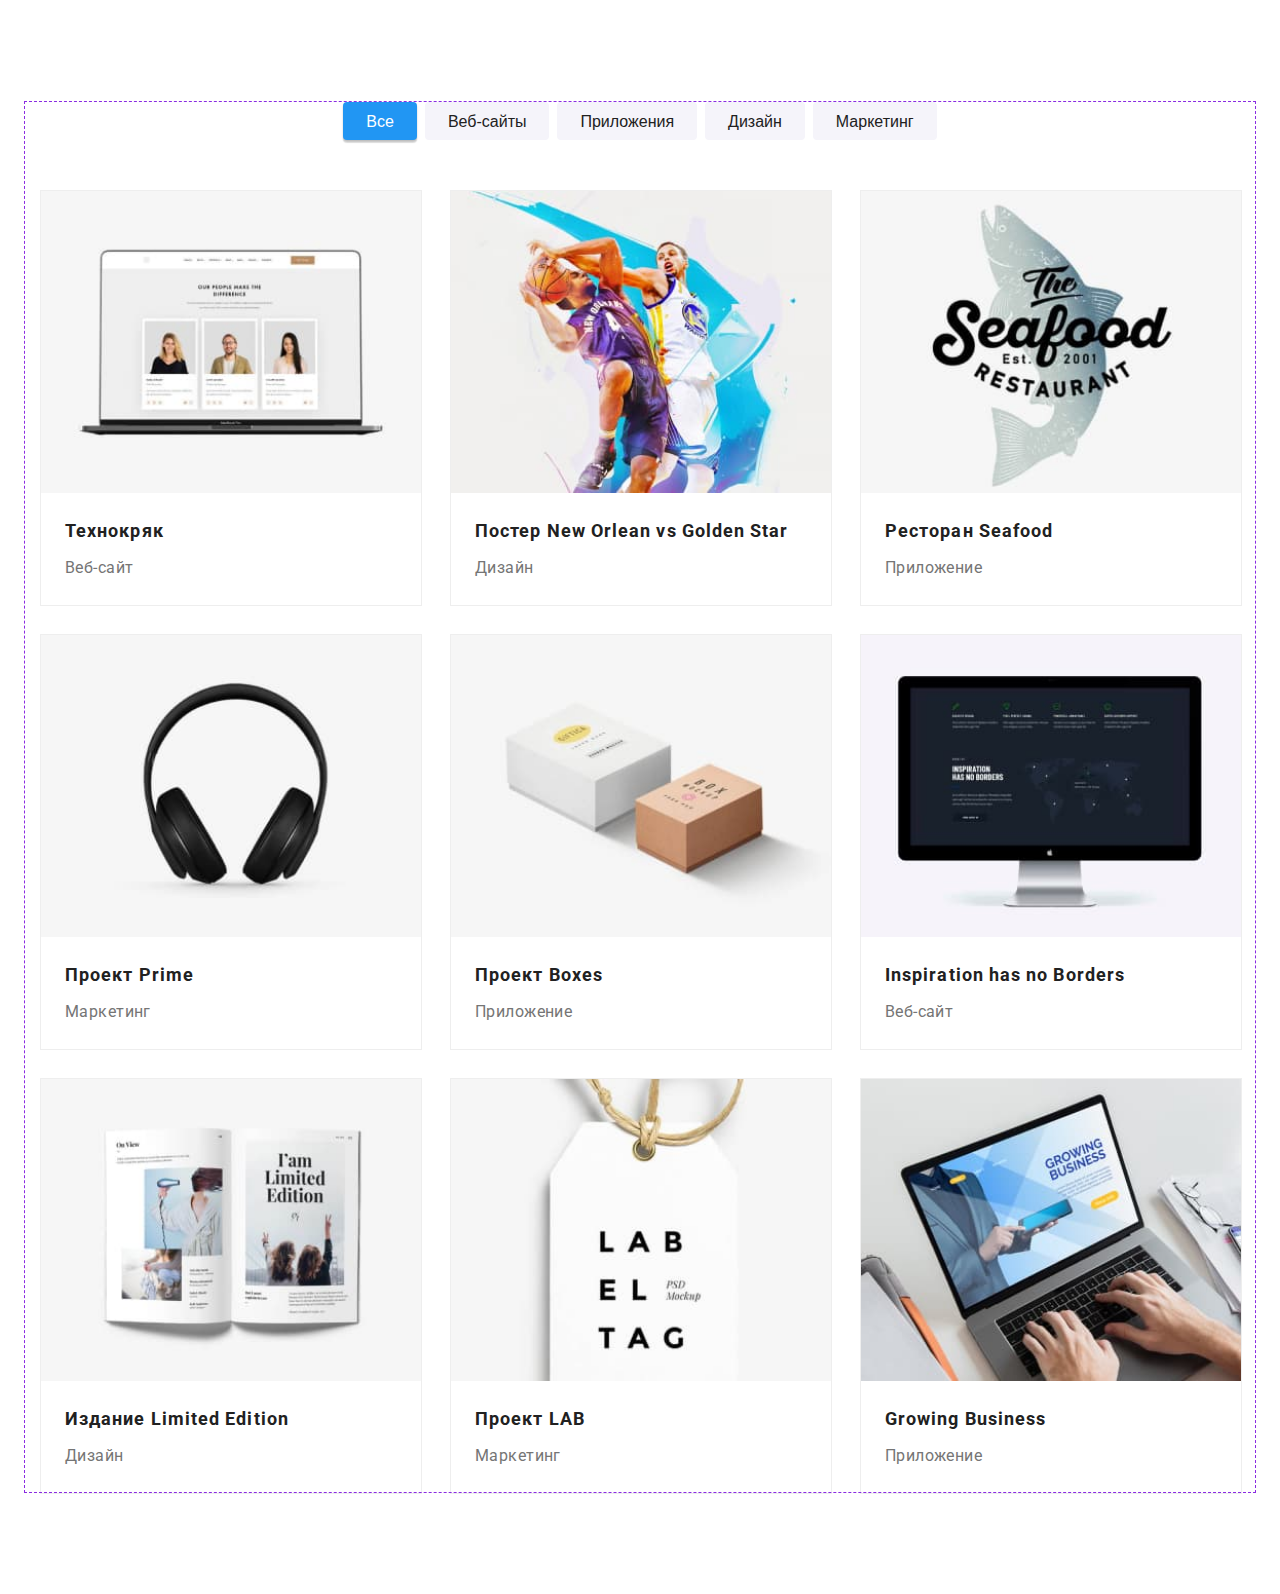
==== portfolio.html @ 3186d051 "img в mob tab desktop" ====
<!DOCTYPE html>
<html lang="ru">
  <head>
    <meta charset="UTF-8" />
    <meta http-equiv="X-UA-Compatible" content="IE=edge" />
    <meta name="viewport" content="width=device-width, initial-scale=1.0" />
    <meta
      name="description"
      content="Вебстудия. Создание вебсайта под ключ,  разработка мобильных приложений"
    />
    <title>WebStudio</title>

    <link rel="preconnect" href="https://fonts.googleapis.com" />
    <link rel="preconnect" href="https://fonts.gstatic.com" crossorigin />
    <link
      href="https://fonts.googleapis.com/css2?family=Raleway:wght@700&family=Roboto:wght@400;500;700;900&display=swap"
      rel="stylesheet"
    />
    <link
      rel="stylesheet"
      href="https://cdnjs.cloudflare.com/ajax/libs/modern-normalize/1.1.0/modern-normalize.min.css"
      integrity="sha512-wpPYUAdjBVSE4KJnH1VR1HeZfpl1ub8YT/NKx4PuQ5NmX2tKuGu6U/JRp5y+Y8XG2tV+wKQpNHVUX03MfMFn9Q=="
      crossorigin="anonymous"
      referrerpolicy="no-referrer"
    />
    <!--<link rel="stylesheet" href="./css/styles.css" /> -->
    <link rel="stylesheet" href="./css/main.min.css" />
  </head>
  <body>
    <!--<header class="page-header">
      <div class="container">
        <nav class="header-nav list">
          <a class="logo header__logo link" href="./index.html"
            >Web<span class="logo--header-accent">Studio</span></a
          >
          <ul class="header-nav__list list">
            <li class="header-nav__item">
              <a class="link" href="./index.html">Студия</a>
            </li>
            <li class="header-nav__item">
              <a class="link link-current" href="./portfolio.html">Портфолио</a>
            </li>
            <li class="header-nav__item">
              <a class="link" href="">Контакты</a>
            </li>
          </ul>
        </nav>
        <ul class="header-contacts list">
          <li class="header-contacts__item">
            <a
              class="header-contacts__email link"
              href="mailto:info@devstudio.com"
            >
              <svg class="header-contacts__icon" width="16" height="12">
                <use href="./images/icons.svg#icon-envelope"></use>
              </svg>
              info@devstudio.com
            </a>
          </li>
          <li class="header-contacts__item">
            <a class="header-contacts__tel link" href="tel:+380961111111">
              <svg class="header-contacts__icon" width="10" height="16">
                <use href="./images/icons.svg#icon-handy"></use>
              </svg>
              +38 096 111 11 11</a
            >
          </li>
        </ul>
      </div>
    </header> -->

    <main>
      <!-- Примеры работ -->
      <section class="examples section">
        <div class="container">
          <!-- Фильр -->

          <h1 class="examples__title visually-hidden">Примеры работ</h1>

          <ul class="list examples-filter">
            <li class="examples-filter__item">
              <button
                class="examples-filter__btn examples-filter--first-btn"
                type="button"
              >
                Все
              </button>
            </li>
            <li class="examples-filter__item">
              <button class="examples-filter__btn" type="button">
                Веб-сайты
              </button>
            </li>
            <li class="examples-filter__item">
              <button class="examples-filter__btn" type="button">
                Приложения
              </button>
            </li>
            <li class="examples-filter__item">
              <button class="examples-filter__btn" type="button">Дизайн</button>
            </li>
            <li class="examples-filter__item">
              <button class="examples-filter__btn" type="button">
                Маркетинг
              </button>
            </li>
          </ul>
          <!--</div> -->

          <!--  Карточки работ  -->
          <!--<div class="examles-card">-->
          <ul class="examples-list list">
            <li class="examples-list__item">
              <a class="examples-list__link link" href="">
                <div class="examples-list__wrap">
                  <picture>
                    <source
                      srcset="
                        ./images/project_desk1.jpg    1x,
                        ./images/project_desk1@2x.jpg 2x
                      "
                      media="(min-width: 1200px)"
                    />
                    <source
                      srcset="
                        ./images/project_tab1.jpg    1x,
                        ./images/project_tab1@2x.jpg 2x
                      "
                      media="(min-width: 768px)"
                    />
                    <source
                      srcset="
                        ./images/project_mob1.jpg    1x,
                        ./images/project_mob1@2x.jpg 2x
                      "
                      media="(min-width: 320px)"
                    />
                    <img src="./images/project_mob1.jpg" alt="" width="450" />
                  </picture>
                  <div class="examples-list__overlay">
                    <p class="examples-list__wrap-text">
                      Ресурс предлагает комплексные предложения с разным уровнем
                      функционала и сервисов. Все это позволит посетителю
                      получить исчерпывающие сведения о компании или частном
                      лице.
                    </p>
                  </div>
                  <!--<p class="examples-list__wrap-text">
                    Ресурс предлагает комплексные предложения с разным уровнем
                    функционала и сервисов. Все это позволит посетителю получить
                    исчерпывающие сведения о компании или частном лице.
                  </p>-->
                </div>

                <!--Низ карточки, ниже аналогично -->
                <div class="examples-list__content">
                  <h2 class="examples-list__title">Технокряк</h2>
                  <p class="examples-list__text">Веб-сайт</p>
                </div>
              </a>
            </li>
            <li class="examples-list__item">
              <a class="examples-list__link link" href="">
                <div class="examples-list__wrap">
                  <picture>
                    <source
                      srcset="
                        ./images/project_desk2.jpg    1x,
                        ./images/project_desk2@2x.jpg 2x
                      "
                      media="(min-width: 1200px)"
                    />
                    <source
                      srcset="
                        ./images/project_tab2.jpg    1x,
                        ./images/project_tab2@2x.jpg 2x
                      "
                      media="(min-width: 768px)"
                    />
                    <source
                      srcset="
                        ./images/project_mob2.jpg    1x,
                        ./images/project_mob2@2x.jpg 2x
                      "
                      media="(min-width: 320px)"
                    />
                    <img src="./images/project_mob2.jpg" alt="" width="450" />
                  </picture>
                  <div class="examples-list__overlay">
                    <p class="examples-list__wrap-text">
                      Ресурс предлагает комплексные предложения с разным уровнем
                      функционала и сервисов. Все это позволит посетителю
                      получить исчерпывающие сведения о компании или частном
                      лице.
                    </p>
                  </div>
                </div>
                <div class="examples-list__content">
                  <h2 class="examples-list__title">
                    Постер <span lang="en">New Orlean vs Golden Star</span>
                  </h2>
                  <p class="examples-list__text">Дизайн</p>
                </div>
              </a>
            </li>
            <li class="examples-list__item">
              <a class="examples-list__link link" href="">
                <div class="examples-list__wrap">
                  <picture>
                    <source
                      srcset="
                        ./images/project_desk3.jpg    1x,
                        ./images/project_desk3@2x.jpg 2x
                      "
                      media="(min-width: 1200px)"
                    />
                    <source
                      srcset="
                        ./images/project_tab3.jpg    1x,
                        ./images/project_tab3@2x.jpg 2x
                      "
                      media="(min-width: 768px)"
                    />
                    <source
                      srcset="
                        ./images/project_mob3.jpg    1x,
                        ./images/project_mob3@2x.jpg 2x
                      "
                      media="(min-width: 320px)"
                    />
                    <img src="./images/project_mob3.jpg" alt="" width="450" />
                  </picture>
                  <div class="examples-list__overlay">
                    <p class="examples-list__wrap-text">
                      Ресурс предлагает комплексные предложения с разным уровнем
                      функционала и сервисов. Все это позволит посетителю
                      получить исчерпывающие сведения о компании или частном
                      лице.
                    </p>
                  </div>
                </div>
                <div class="examples-list__content">
                  <h2 class="examples-list__title">
                    Ресторан <span lang="en">Seafood</span>
                  </h2>
                  <p class="examples-list__text">Приложение</p>
                </div>
              </a>
            </li>
            <li class="examples-list__item">
              <a class="examples-list__link link" href="">
                <div class="examples-list__wrap">
                  <picture>
                    <source
                      srcset="
                        ./images/project_desk4.jpg    1x,
                        ./images/project_desk4@2x.jpg 2x
                      "
                      media="(min-width: 1200px)"
                    />
                    <source
                      srcset="
                        ./images/project_tab4.jpg    1x,
                        ./images/project_tab4@2x.jpg 2x
                      "
                      media="(min-width: 768px)"
                    />
                    <source
                      srcset="
                        ./images/project_mob4.jpg    1x,
                        ./images/project_mob4@2x.jpg 2x
                      "
                      media="(min-width: 320px)"
                    />
                    <img src="./images/project_mob4.jpg" alt="" width="450" />
                  </picture>
                  <div class="examples-list__overlay">
                    <p class="examples-list__wrap-text">
                      Ресурс предлагает комплексные предложения с разным уровнем
                      функционала и сервисов. Все это позволит посетителю
                      получить исчерпывающие сведения о компании или частном
                      лице.
                    </p>
                  </div>
                </div>
                <div class="examples-list__content">
                  <h2 class="examples-list__title">
                    Проект <span lang="en">Prime</span>
                  </h2>
                  <p class="examples-list__text">Маркетинг</p>
                </div>
              </a>
            </li>
            <li class="examples-list__item">
              <a class="examples-list__link link" href="">
                <div class="examples-list__wrap">
                  <picture>
                    <source
                      srcset="
                        ./images/project_desk5.jpg    1x,
                        ./images/project_desk5@2x.jpg 2x
                      "
                      media="(min-width: 1200px)"
                    />
                    <source
                      srcset="
                        ./images/project_tab5.jpg    1x,
                        ./images/project_tab5@2x.jpg 2x
                      "
                      media="(min-width: 768px)"
                    />
                    <source
                      srcset="
                        ./images/project_mob5.jpg    1x,
                        ./images/project_mob5@2x.jpg 2x
                      "
                      media="(min-width: 320px)"
                    />
                    <img src="./images/project_mob5.jpg" alt="" width="450" />
                  </picture>
                  <div class="examples-list__overlay">
                    <p class="examples-list__wrap-text">
                      Ресурс предлагает комплексные предложения с разным уровнем
                      функционала и сервисов. Все это позволит посетителю
                      получить исчерпывающие сведения о компании или частном
                      лице.
                    </p>
                  </div>
                </div>
                <div class="examples-list__content">
                  <h2 class="examples-list__title">
                    Проект <span lang="en">Boxes</span>
                  </h2>
                  <p class="examples-list__text">Приложение</p>
                </div>
              </a>
            </li>
            <li class="examples-list__item">
              <a class="examples-list__link link" href="">
                <div class="examples-list__wrap">
                  <picture>
                    <source
                      srcset="
                        ./images/project_desk6.jpg    1x,
                        ./images/project_desk6@2x.jpg 2x
                      "
                      media="(min-width: 1200px)"
                    />
                    <source
                      srcset="
                        ./images/project_tab6.jpg    1x,
                        ./images/project_tab6@2x.jpg 2x
                      "
                      media="(min-width: 768px)"
                    />
                    <source
                      srcset="
                        ./images/project_mob6.jpg    1x,
                        ./images/project_mob6@2x.jpg 2x
                      "
                      media="(min-width: 320px)"
                    />
                    <img src="./images/project_mob6.jpg" alt="" width="450" />
                  </picture>
                  <div class="examples-list__overlay">
                    <p class="examples-list__wrap-text">
                      Ресурс предлагает комплексные предложения с разным уровнем
                      функционала и сервисов. Все это позволит посетителю
                      получить исчерпывающие сведения о компании или частном
                      лице.
                    </p>
                  </div>
                </div>
                <div class="examples-list__content">
                  <h2 class="examples-list__title" lang="en">
                    Inspiration has no Borders
                  </h2>
                  <p class="examples-list__text">Веб-сайт</p>
                </div>
              </a>
            </li>
            <li class="examples-list__item">
              <a class="examples-list__link link" href="">
                <div class="examples-list__wrap">
                  <picture>
                    <source
                      srcset="
                        ./images/project_desk7.jpg    1x,
                        ./images/project_desk7@2x.jpg 2x
                      "
                      media="(min-width: 1200px)"
                    />
                    <source
                      srcset="
                        ./images/project_tab7.jpg    1x,
                        ./images/project_tab7@2x.jpg 2x
                      "
                      media="(min-width: 768px)"
                    />
                    <source
                      srcset="
                        ./images/project_mob7.jpg    1x,
                        ./images/project_mob7@2x.jpg 2x
                      "
                      media="(min-width: 320px)"
                    />
                    <img src="./images/project_mob7.jpg" alt="" width="450" />
                  </picture>
                  <div class="examples-list__overlay">
                    <p class="examples-list__wrap-text">
                      Ресурс предлагает комплексные предложения с разным уровнем
                      функционала и сервисов. Все это позволит посетителю
                      получить исчерпывающие сведения о компании или частном
                      лице.
                    </p>
                  </div>
                </div>
                <div class="examples-list__content">
                  <h2 class="examples-list__title">
                    Издание <span lang="en">Limited Edition</span>
                  </h2>
                  <p class="examples-list__text">Дизайн</p>
                </div>
              </a>
            </li>
            <li class="examples-list__item">
              <a class="examples-list__link link" href="">
                <div class="examples-list__wrap">
                  <picture>
                    <source
                      srcset="
                        ./images/project_desk8.jpg    1x,
                        ./images/project_desk8@2x.jpg 2x
                      "
                      media="(min-width: 1200px)"
                    />
                    <source
                      srcset="
                        ./images/project_tab8@.jpg   1x,
                        ./images/project_tab8@2x.jpg 2x
                      "
                      media="(min-width: 768px)"
                    />
                    <source
                      srcset="
                        ./images/project_mob8.jpg    1x,
                        ./images/project_mob8@2x.jpg 2x
                      "
                      media="(min-width: 320px)"
                    />
                    <img src="./images/project_mob8.jpg" alt="" width="450" />
                  </picture>
                  <div class="examples-list__overlay">
                    <p class="examples-list__wrap-text">
                      Ресурс предлагает комплексные предложения с разным уровнем
                      функционала и сервисов. Все это позволит посетителю
                      получить исчерпывающие сведения о компании или частном
                      лице.
                    </p>
                  </div>
                </div>
                <div class="examples-list__content">
                  <h2 class="examples-list__title">
                    Проект <span lang="en">LAB</span>
                  </h2>
                  <p class="examples-list__text">Маркетинг</p>
                </div>
              </a>
            </li>
            <li class="examples-list__item">
              <a class="examples-list__link link" href="">
                <div class="examples-list__wrap">
                  <picture>
                    <source
                      srcset="
                        ./images/project_desk9.jpg    1x,
                        ./images/project_desk9@2x.jpg 2x
                      "
                      media="(min-width: 1200px)"
                    />
                    <source
                      srcset="
                        ./images/project_tab9.jpg    1x,
                        ./images/project_tab9@2x.jpg 2x
                      "
                      media="(min-width: 768px)"
                    />
                    <source
                      srcset="
                        ./images/project_mob9.jpg    1x,
                        ./images/project_mob9@2x.jpg 2x
                      "
                      media="(min-width: 320px)"
                    />
                    <img src="./images/project_mob9.jpg" alt="" width="450" />
                  </picture>

                  <div class="examples-list__overlay">
                    <p class="examples-list__wrap-text">
                      Ресурс предлагает комплексные предложения с разным уровнем
                      функционала и сервисов. Все это позволит посетителю
                      получить исчерпывающие сведения о компании или частном
                      лице.
                    </p>
                  </div>
                </div>
                <div class="examples-list__content">
                  <h2 class="examples-list__title" lang="en">
                    Growing Business
                  </h2>
                  <p class="examples-list__text">Приложение</p>
                </div>
              </a>
            </li>
          </ul>
        </div>
      </section>
      <!--  Футер -->
    </main>
    <!--<footer class="footer-page">
      <div class="container footer-page__blocks">
        <div class="footer-block__address">
          <a class="link logo footer-address-block__logo" href="./index.html"
            >Web<span class="logo--footer-accent">Studio</span></a
          >
          <address>
            <ul class="footer-contacts list">
              <li class="footer-contacts__item">
                <a
                  class="footer-contacts__adress link"
                  href=" https://goo.gl/maps/PGf1aji3u7h2vcn76"
                  target="_blank"
                  rel="noopener noreferrer"
                  >г. Киев, пр-т Леси Украинки, 26</a
                >
              </li>
              <li class="footer-contacts__item">
                <a
                  class="footer-contacts__email link"
                  href="mailto:info@example.com"
                  >info@example.com</a
                >
              </li>

              <li class="footer-contacts__item">
                <a class="footer-contacts__tel link" href="tel:+380991111111"
                  >+38 099 111 11 11</a
                >
              </li>
            </ul>
          </address>
        </div>
        <form class="footer-block__social">
          <p class="footer-block__title">Присоединяйтесь</p>
          <ul class="soc-list list">
            <li class="soc-list__item">
              <a href="" class="soc-list__link link">
                <svg
                  class="soc-list__icon icon-instagram"
                  width="20"
                  height="20"
                >
                  <use href="./images/icons.svg#icon-instagram"></use>
                </svg>
              </a>
            </li>
            <li class="soc-list__item">
              <a href="" class="soc-list__link link">
                <svg class="soc-list__icon icon-twitter" width="20" height="20">
                  <use href="./images/icons.svg#icon-twitter"></use>
                </svg>
              </a>
            </li>

            <li class="soc-list__item">
              <a href="" class="soc-list__link link">
                <svg
                  class="soc-list__icon icon-facebook"
                  width="20"
                  height="20"
                >
                  <use href="./images/icons.svg#icon-facebook"></use>
                </svg>
              </a>
            </li>
            <li class="soc-list__item">
              <a href="" class="soc-list__link link">
                <svg
                  class="soc-list__icon icon-linkedin"
                  width="20"
                  height="20"
                >
                  <use href="./images/icons.svg#icon-linkedin"></use>
                </svg>
              </a>
            </li>
          </ul>
        </form>
        <div class="footer-block__mailing">
          <p class="footer-mailing__text">Подпишитесь на рассылку</p>
          <div class="footer-mailing__field">
            <input
              class="footer-mailing__imput"
              type="email"
              name="mailing-email"
              placeholder="E-mail"
              id="mailing-email"
              title="my@mail.com"
            />
            <button class="btn footer-mailing__btn" type="submit">
              Подписаться<svg
                class="footer-mailing__icon icon-send"
                width="24"
                height="24"
              >
                <use href="./images/icons.svg#icon-icon-send"></use>
              </svg>
            </button>
          </div>
        </div>
      </div>
    </footer> -->
  </body>
</html>
---- css/main.min.css ----
p,h1,h2,h3,h4,h5,h6{margin:0}ul{margin:0;padding-left:0}button{cursor:pointer}.link{text-decoration:none}.list{list-style:none}img{display:block;max-width:100%;height:auto}:root{--accent-color: rgba(33, 150, 243, 1);--hero-footer-color: rgba(47, 48, 58, 1);--title-color: rgba(33, 33, 33, 1);--sec-title-color: rgba(33, 33, 33, 1);--paragraph-text: rgba(117, 117, 117, 1);--btn-hover-background: rgba(24, 140, 232, 1);--btn-text: rgba(255, 255, 255, 1);--btn-background: rgba(33, 150, 243, 1)}.visually-hidden{position:absolute;white-space:nowrap;width:1px;height:1px;overflow:hidden;border:0;padding:0;clip:rect(0 0 0 0);clip-path:inset(50%);margin:-1px}body{background-color:#fff;letter-spacing:.03em;font-size:14px;font-family:"Roboto","Verdana","Tahoma",sans-serif}.container{padding-left:15px;padding-right:15px;margin:0 auto}@media screen and (min-width: 480px){.container{max-width:480px;outline:1px dashed tomato}}@media screen and (min-width: 768px){.container{max-width:768px;outline:1px dashed #adff2f}}@media screen and (min-width: 1200px){.container{max-width:1200px;outline:1px dashed #8a2be2}}.section{padding:60px 0}@media screen and (min-width: 1200px){.section{padding:94px 0}}.logo{font-family:"Raleway","Verdana","Tahoma",sans-serif;color:var(--accent-color);font-weight:700;font-size:26px;line-height:1.19}.logo--header-accent{color:#212121}.logo--footer-accent{color:#fff}.btn{display:flex;align-items:center;justify-content:center;min-width:200px;height:50px;color:var(--btn-text);background-color:var(--btn-background);font-weight:700;font-size:16px;line-height:1.88;letter-spacing:.06em;box-shadow:0px 4px 4px rgba(0,0,0,.15);border-radius:4px;border:1px solid rgba(0,0,0,0)}.link-current{position:relative}.link-current::after{content:"";position:absolute;bottom:-1px;left:0;width:100%;height:4px;border-radius:2px;background-color:var(--accent-color)}.soc-list{display:flex}.soc-list__item{margin-right:10px;width:44px;height:44px}.soc-list__item:last-child{margin-right:0}.soc-list__link{display:flex;width:100%;height:100%;align-items:center;justify-content:center;border-radius:50%;color:var(--btn-text);background-color:rgba(255,255,255,.1);transition-property:background-color;transition-duration:250ms;transition-timing-function:cubic-bezier(0.4, 0, 0.2, 1)}.soc-list__link:hover,.soc-list__link:focus{background-color:var(--accent-color)}.soc-list__icon{fill:currentColor}.soc-list__link--team{background-color:#fff;color:#afb1b8;transition-property:color,background-color;transition-duration:250ms;transition-timing-function:cubic-bezier(0.4, 0, 0.2, 1)}.soc-list__link--team:hover,.soc-list__link--team:focus{color:#fff}.backdrop{position:fixed;padding:40px;top:0;left:0;width:100%;height:100%;background-color:rgba(0,0,0,.2);transition:opacity 250ms linear,visibility 500ms linear}.page-header{border-bottom:1px solid #ececec}.page-header .container{display:flex;align-items:center}.page-header .header__logo{margin-right:93px;padding:24px 0 25px}.header-nav{display:flex;align-items:center}.header-nav .link{display:block}.header-nav__item:not(:last-child){margin-right:50px}.header-nav__list{display:flex;align-items:center;color:#212121;font-weight:500;line-height:1.14;letter-spacing:.02em}.header-nav__item .link{display:block;padding-top:32px;padding-bottom:32px;color:#212121}.header-nav__list .link-current{color:var(--accent-color)}.header-nav__list .link{transition-property:color;transition-duration:250ms;transition-timing-function:cubic-bezier(0.4, 0, 0.2, 1)}.header-nav__list .link:focus,.header-nav__list .link:hover{color:var(--accent-color)}.header-contacts{display:flex;align-items:center;margin-left:auto}.header-contacts__icon{margin-right:10px;fill:currentColor}.header-contacts__item:not(:last-child){margin-right:50px}.header-contacts .link{display:flex;padding-top:32px;padding-bottom:32px;align-items:center;color:#757575;font-weight:500;line-height:1.14;letter-spacing:.02em;transition-property:color;transition-duration:250ms;transition-timing-function:cubic-bezier(0.4, 0, 0.2, 1)}.header-contacts .link:visited{color:#757575}.header-contacts .link:focus,.header-contacts .link:hover{color:var(--accent-color)}.hero{margin:0 auto;padding:118px 0;background-size:cover;background-color:#c4c4c4;background-image:linear-gradient(rgba(47, 48, 58, 0.4), rgba(47, 48, 58, 0.4)),url(../images/hero_mob.jpg);background-repeat:no-repeat;background-position:center}@media(min-device-pixel-ratio: 2),(-webkit-min-device-pixel-ratio: 2),(-o-min-device-pixel-ratio: 2/1),(min-resolution: 192dpi),(min-resolution: 2dppx){.hero{background-image:linear-gradient(rgba(47, 48, 58, 0.4), rgba(47, 48, 58, 0.4)),url("../images/hero_mob@2x.jpg")}}@media screen and (min-width: 768px){.hero{background-image:linear-gradient(rgba(47, 48, 58, 0.4), rgba(47, 48, 58, 0.4)),url(../images/hero_tabl.jpg);background-repeat:no-repeat}}@media screen and (min-width: 768px)and (min-device-pixel-ratio: 2),screen and (min-width: 768px)and (-webkit-min-device-pixel-ratio: 2),screen and (min-width: 768px)and (-o-min-device-pixel-ratio: 2/1),screen and (min-width: 768px)and (min-resolution: 192dpi),screen and (min-width: 768px)and (min-resolution: 2dppx){.hero{background-image:linear-gradient(rgba(47, 48, 58, 0.4), rgba(47, 48, 58, 0.4)),url("../images/hero_tabl@2x.jpg")}}@media screen and (min-width: 1200px){.hero{padding:200px 0;max-width:1600px;max-height:600px;background-image:linear-gradient(rgba(47, 48, 58, 0.4), rgba(47, 48, 58, 0.4)),url(../images/hero_desktop.jpg);background-repeat:no-repeat}}@media screen and (min-width: 1200px)and (min-device-pixel-ratio: 2),screen and (min-width: 1200px)and (-webkit-min-device-pixel-ratio: 2),screen and (min-width: 1200px)and (-o-min-device-pixel-ratio: 2/1),screen and (min-width: 1200px)and (min-resolution: 192dpi),screen and (min-width: 1200px)and (min-resolution: 2dppx){.hero{background-image:linear-gradient(rgba(47, 48, 58, 0.4), rgba(47, 48, 58, 0.4)),url("../images/hero_desktop@2x.jpg")}}.hero__title{max-width:360px;font-weight:900;font-size:26px;line-height:1.62;text-align:center;letter-spacing:.06em;text-transform:uppercase;margin:0 auto 30px;color:#fff}@media screen and (min-width: 1200px){.hero__title{max-width:696px;font-size:44px;line-height:1.36}}.hero__btn{transition-property:background-color;transition-duration:250ms;transition-timing-function:cubic-bezier(0.4, 0, 0.2, 1);margin:0 auto}.hero__btn:hover,.hero__btn:focus{background-color:var(--btn-hover-background)}.qualities-list{gap:30px;width:100%;display:flex;flex-wrap:wrap}.qualities-list__icon{display:flex;width:100%;height:120px;margin-bottom:30px;background-color:#f5f4fa;border-radius:4px;justify-content:center;align-items:center}.qualities-list__title{margin-bottom:10px;color:var(--sec-title-color);font-size:14px;line-height:1.14;text-align:center;text-transform:uppercase}.qualities-list__text{color:var(--paragraph-text);line-height:1.71}@media screen and (min-width: 768px){.qualities-list__item{flex-basis:calc((100% - 30px)/2)}.qualities-list__title{text-align:start}}@media screen and (min-width: 1200px){.qualities-list__item{flex-basis:calc((100% - 90px)/4)}}@media screen and (max-width: 1199px){.dealing{display:none}}@media screen and (min-width: 1200px){.dealing{padding-top:0}.dealing__title{margin-bottom:50px;font-size:36px;line-height:1.17;text-align:center;color:var(--title-color)}}.dealing .dealing-list{display:flex;margin:-15px}.dealing .dealing-list__item{flex-basis:calc((100% - 90px)/3);margin:15px;position:relative}.dealing .dealing-list__overlay{position:absolute;display:flex;bottom:0;width:100%;height:70px;align-items:center;justify-content:center;background-color:rgba(47,48,58,.8)}.dealing .dealing-list__text{font-weight:700;line-height:1.14;text-transform:uppercase;color:#fff}.team{background-color:#f5f4fa}.team__title{color:var(--sec-title-color);font-size:28px;line-height:1.18;text-align:center;letter-spacing:.03em;margin-bottom:30px}@media screen and (min-width: 1200px){.team__title{font-size:36px;line-height:1.17;text-align:center;margin-bottom:50px}}.team-list{gap:30px;width:100%;display:flex;flex-wrap:wrap}.team-list__item{background-color:#fff;padding-bottom:24px;box-shadow:0px 1px 3px rgba(0,0,0,.12),0px 1px 1px rgba(0,0,0,.14),0px 2px 1px rgba(0,0,0,.2);border-radius:0px 0px 4px 4px;outline:1px solid orange}.team-list__img{margin-bottom:30px}.team-list__title{color:var(--sec-title-color);font-weight:500;font-size:16px;line-height:1.19;text-align:center;margin-bottom:10px}.team-list__text{color:var(--paragraph-text);font-size:16px;line-height:1.19;margin-bottom:16px;text-align:center}@media screen and (min-width: 768px){.team-list__item{flex-basis:calc((100% - 30px)/2)}}@media screen and (min-width: 1200px){.team-list__item{flex-wrap:nowrap;flex-basis:calc((100% - 90px)/4);padding-bottom:30px}}.team__soc-block .soc-list{justify-content:center}.clients{background-color:#fff}.clients-title{margin-bottom:30px;font-size:28px;line-height:1.18;text-align:center;color:var(--title-color)}@media screen and (min-width: 1200px){.clients-title{margin-bottom:50px;font-size:36px;line-height:1.17}}.clients-list{gap:30px;width:100%;display:flex;flex-wrap:wrap}.clients-list__item{display:flex;flex-basis:calc((100% - 30px)/2);background-color:#fff}@media screen and (min-width: 768px){.clients-list__item{flex-basis:calc((100% - 60px)/3)}}@media screen and (min-width: 1200px){.clients-list__item{flex-basis:calc((100% - 150px)/6)}}.clients-list__icon{fill:currentColor;border-color:currentColor}.clients-list__link{transition-property:color,border-color;transition-duration:250ms;transition-timing-function:cubic-bezier(0.4, 0, 0.2, 1);display:flex;height:92px;color:#afb1b8;width:100%;justify-content:center;align-items:center;border-radius:4px;border:1px solid #afb1b8;outline:rgba(0,0,0,0)}.clients-list__link:hover,.clients-list__link:focus{color:var(--accent-color);border-color:var(--accent-color)}.footer-page{background-color:var(--hero-footer-color);margin:0 auto;padding:60px 0}.footer-page__blocks{outline:1px solid green;display:flex;flex-direction:column;align-items:center}.footer-block__address{outline:1px solid red;display:flex;flex-direction:column;align-items:center}.footer-contacts{display:flex;flex-direction:column;align-items:center}.footer-block__title{text-align:center}.footer-block__mailing{outline:1px solid red;width:100%}.footer-mailing__text{text-align:center}.footer-mailing__imput{width:100%}.footer-mailing__btn{margin:0 auto}.examples-filter{display:flex;flex-wrap:wrap;row-gap:15px;column-gap:8px;margin-bottom:40px}@media screen and (min-width: 768px){.examples-filter{margin-bottom:30px;justify-content:center}}@media screen and (min-width: 1200px){.examples-filter{margin-bottom:50px}}.examples-filter__btn{display:inline-block;padding:6px 22px;height:38px;color:#212121;background-color:#f5f4fa;border-radius:4px;border:1px solid rgba(0,0,0,0);font-weight:500;font-size:16px;line-height:1.62;text-align:center;transition-property:color,background-color,box-shadow;transition-duration:250ms;transition-timing-function:cubic-bezier(0.4, 0, 0.2, 1)}.examples-filter__btn:hover,.examples-filter__btn:focus{color:var(--btn-text);background-color:var(--btn-background);box-shadow:0 2px 2px 0 rgba(0,0,0,.12),0 1px 2px 0 rgba(0,0,0,.08),0 3px 1px 0 rgba(0,0,0,.1)}.examples-filter--first-btn{color:var(--btn-text);background-color:var(--btn-background);box-shadow:0px 3px 1px rgba(0,0,0,.1),0px 1px 2px rgba(0,0,0,.08),0px 2px 2px rgba(0,0,0,.12);border-radius:4px}.examples-list{display:flex;flex-wrap:wrap;gap:30px;width:100%}@media screen and (min-width: 768px){.examples-list__item{flex-basis:calc((100% - 30px)/2)}}@media screen and (min-width: 1200px){.examples-list__item{flex-basis:calc((100% - 60px)/3)}}.examples-list__link{display:block;width:100%;height:100%;border:1px solid #eee;transition-property:box-shadow;transition-duration:250ms;transition-timing-function:cubic-bezier(0.4, 0, 0.2, 1)}.examples-list__link:hover,.examples-list__link:focus{box-shadow:0px 1px 1px rgba(0,0,0,.12),0px 4px 4px rgba(0,0,0,.06),1px 4px 6px rgba(0,0,0,.16)}.examples-list__wrap{overflow:hidden;position:relative}.examples-list__overlay{position:absolute;top:0;height:100%;display:flex;padding:0 24px;align-items:center;background-color:rgba(33,150,243,.9);transform:translateY(101%);transition-property:transform;transition-duration:250ms;transition-timing-function:cubic-bezier(0.4, 0, 0.2, 1)}.examples-list__link:hover .examples-list__overlay,.examples-list__link:focus .examples-list__overlay{transform:translateY(0)}.examples-list__wrap-text{font-size:18px;line-height:1.56;color:#fff;letter-spacing:.03em}.examples-list__content{padding:20px 24px}.examples-list__title{margin-bottom:4px;color:var(--sec-title-color);font-size:18px;line-height:2;letter-spacing:.06em}.examples-list__text{color:var(--paragraph-text);font-size:16px;line-height:1.88}.modal{position:absolute;padding:40px;width:528px;min-height:581px;top:50%;left:50%;transform:translate(-50%, -50%) scale(1) rotate(0);background-color:#fff;box-shadow:0px 1px 3px rgba(0,0,0,.12),0px 1px 1px rgba(0,0,0,.14),0px 2px 1px rgba(0,0,0,.2);border-radius:4px;transition:transform 300ms linear}.backdrop.is-hidden .modal{transform:translate(-50%, -100%) scale(0) rotate(180deg)}.modal__close-btn{position:absolute;display:flex;width:30px;height:30px;top:8px;right:8px;align-items:center;justify-content:center;border:1px solid rgba(0,0,0,.1);border-radius:50%;background-color:rgba(0,0,0,0);transition-property:fill;transition-duration:250ms;transition-timing-function:cubic-bezier(0.4, 0, 0.2, 1)}.modal__close-btn:focus,.modal__close-btn:hover{fill:var(--accent-color)}.is-hidden{opacity:0;visibility:hidden;pointer-events:none}.modal-form{display:flex;flex-direction:column}.modal-form__title{margin-bottom:12px;font-weight:700;font-size:20px;line-height:1.05;text-align:center;color:var(--title-color)}.modal-form__input{padding-left:42px;width:100%;height:40px;border:1px solid rgba(33,33,33,.2);border-radius:4px;transition-property:border-color;transition-duration:250ms;transition-timing-function:cubic-bezier(0.4, 0, 0.2, 1)}.modal-form__input:focus{border-color:var(--accent-color);outline:rgba(0,0,0,0)}.modal-form__label{margin-bottom:4px;font-weight:400;font-size:12px;line-height:1.17;letter-spacing:.01em;color:#757575}.modal-form__input-wrap{position:relative;margin-bottom:10px}.modal-form__icon{position:absolute;left:12px;top:50%;transform:translateY(-50%);transition-property:fill;transition-duration:250ms;transition-timing-function:cubic-bezier(0.4, 0, 0.2, 1)}.modal-form__input:focus+.modal-form__icon{fill:var(--accent-color)}.modal-form__comment-area{padding:12px 16px;margin-bottom:20px;width:100%;height:120px;border:1px solid rgba(33,33,33,.2);border-radius:4px;resize:none;transition-property:border-color;transition-duration:250ms;transition-timing-function:cubic-bezier(0.4, 0, 0.2, 1)}.modal-form__comment-area::placeholder{font-size:12px;line-height:1.17;letter-spacing:.01em;color:rgba(117,117,117,.5)}.modal-form__comment-area:focus{border-color:var(--accent-color);outline:rgba(0,0,0,0)}.checkbox__field{margin-bottom:30px;text-align:center}.checkbox__link{color:var(--accent-color)}.checkbox__text{display:flex;justify-content:center;align-items:center;line-height:1.71;color:#757575}.checkbox__input{display:flex;align-items:center;justify-content:center;margin-right:7px;width:16px;height:15px;border-radius:2px;border:2px solid #212121;transition-property:border-color;transition-duration:250ms;transition-timing-function:cubic-bezier(0.4, 0, 0.2, 1)}.checkbox__check:focus+.checkbox__text>.checkbox__input{border-color:var(--accent-color)}.checkbox__check:checked+.checkbox__text .checkbox__input{background-color:var(--accent-color);border:none}.checkbox__icon{fill:rgba(0,0,0,0)}.checkbox__check:checked+.checkbox__text .checkbox__icon{fill:var(--btn-text)}.modal__submit-btn{transition-property:background-color;transition-duration:250ms;transition-timing-function:cubic-bezier(0.4, 0, 0.2, 1);margin:0 auto}.modal__submit-btn:focus,.modal__submit-btn:hover{background-color:var(--btn-hover-background);outline:rgba(0,0,0,0)}/*# sourceMappingURL=main.min.css.map */
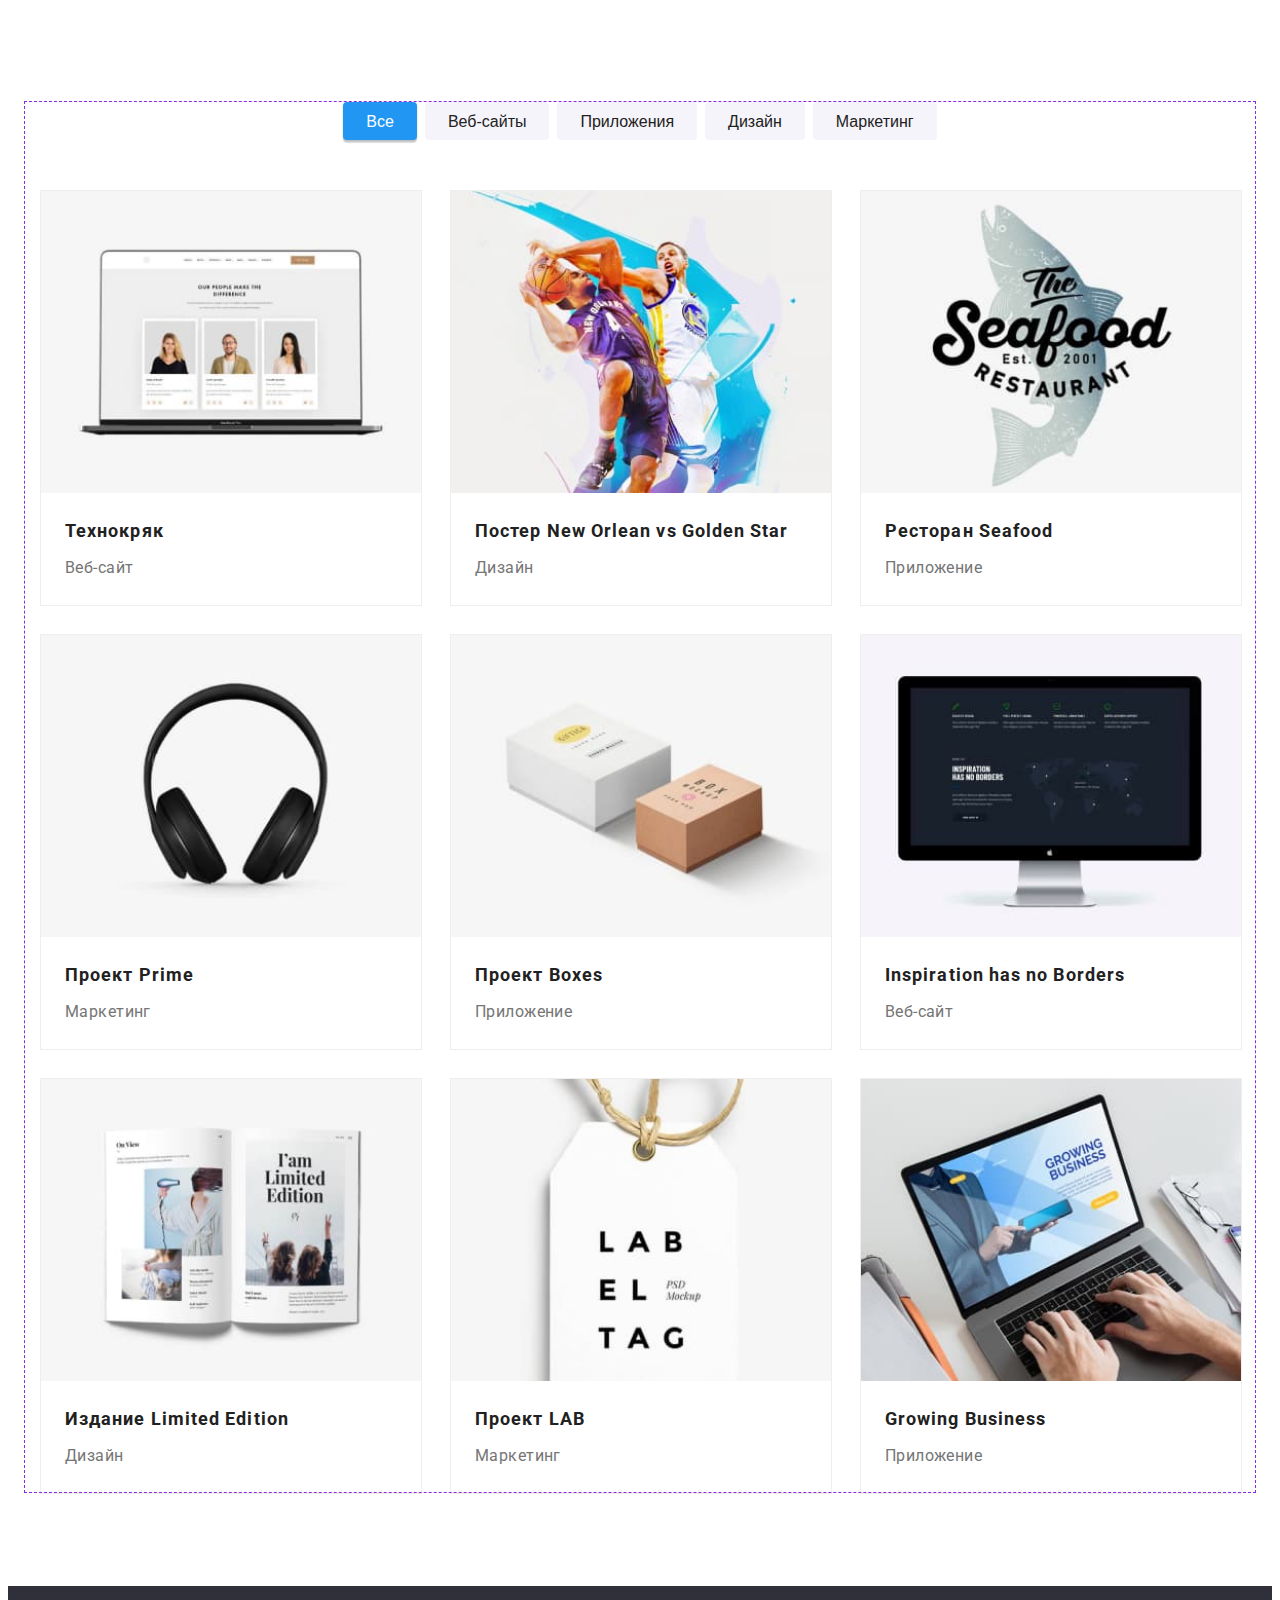
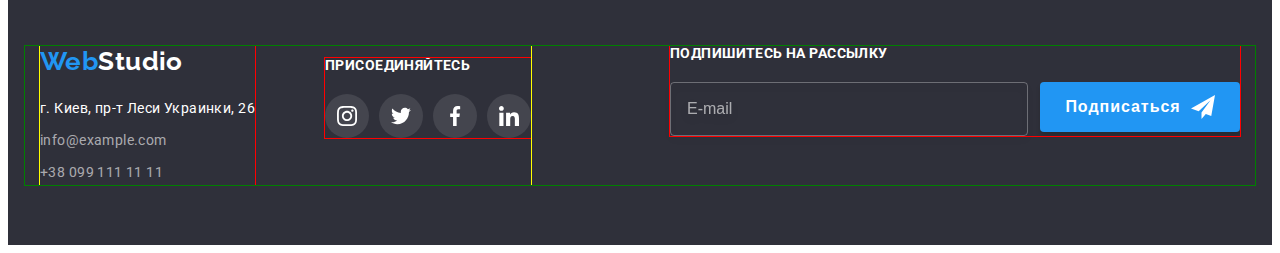
==== commit b66b19f6: "footer portfolio" ====
--- a/portfolio.html
+++ b/portfolio.html
@@ -517,85 +517,92 @@
       </section>
       <!--  Футер -->
     </main>
-    <!--<footer class="footer-page">
+    <footer class="footer-page">
       <div class="container footer-page__blocks">
-        <div class="footer-block__address">
-          <a class="link logo footer-address-block__logo" href="./index.html"
-            >Web<span class="logo--footer-accent">Studio</span></a
-          >
-          <address>
-            <ul class="footer-contacts list">
-              <li class="footer-contacts__item">
-                <a
-                  class="footer-contacts__adress link"
-                  href=" https://goo.gl/maps/PGf1aji3u7h2vcn76"
-                  target="_blank"
-                  rel="noopener noreferrer"
-                  >г. Киев, пр-т Леси Украинки, 26</a
-                >
+        <div class="footer-page__tab-block">
+          <div class="footer-block__address">
+            <a class="link logo footer-address-block__logo" href="./index.html"
+              >Web<span class="logo--footer-accent">Studio</span></a
+            >
+            <address>
+              <ul class="footer-contacts list">
+                <li class="footer-contacts__item">
+                  <a
+                    class="footer-contacts__adress link"
+                    href=" https://goo.gl/maps/PGf1aji3u7h2vcn76"
+                    target="_blank"
+                    rel="noopener noreferrer"
+                    >г. Киев, пр-т Леси Украинки, 26</a
+                  >
+                </li>
+                <li class="footer-contacts__item">
+                  <a
+                    class="footer-contacts__email link"
+                    href="mailto:info@example.com"
+                    >info@example.com</a
+                  >
+                </li>
+
+                <li class="footer-contacts__item">
+                  <a class="footer-contacts__tel link" href="tel:+380991111111"
+                    >+38 099 111 11 11</a
+                  >
+                </li>
+              </ul>
+            </address>
+          </div>
+          <form class="footer-block__social">
+            <p class="footer-block__title">Присоединяйтесь</p>
+            <ul class="soc-list list">
+              <li class="soc-list__item">
+                <a href="" class="soc-list__link link">
+                  <svg
+                    class="soc-list__icon icon-instagram"
+                    width="20"
+                    height="20"
+                  >
+                    <use href="./images/icons.svg#icon-instagram"></use>
+                  </svg>
+                </a>
               </li>
-              <li class="footer-contacts__item">
-                <a
-                  class="footer-contacts__email link"
-                  href="mailto:info@example.com"
-                  >info@example.com</a
-                >
+              <li class="soc-list__item">
+                <a href="" class="soc-list__link link">
+                  <svg
+                    class="soc-list__icon icon-twitter"
+                    width="20"
+                    height="20"
+                  >
+                    <use href="./images/icons.svg#icon-twitter"></use>
+                  </svg>
+                </a>
               </li>
 
-              <li class="footer-contacts__item">
-                <a class="footer-contacts__tel link" href="tel:+380991111111"
-                  >+38 099 111 11 11</a
-                >
+              <li class="soc-list__item">
+                <a href="" class="soc-list__link link">
+                  <svg
+                    class="soc-list__icon icon-facebook"
+                    width="20"
+                    height="20"
+                  >
+                    <use href="./images/icons.svg#icon-facebook"></use>
+                  </svg>
+                </a>
+              </li>
+              <li class="soc-list__item">
+                <a href="" class="soc-list__link link">
+                  <svg
+                    class="soc-list__icon icon-linkedin"
+                    width="20"
+                    height="20"
+                  >
+                    <use href="./images/icons.svg#icon-linkedin"></use>
+                  </svg>
+                </a>
               </li>
             </ul>
-          </address>
+          </form>
         </div>
-        <form class="footer-block__social">
-          <p class="footer-block__title">Присоединяйтесь</p>
-          <ul class="soc-list list">
-            <li class="soc-list__item">
-              <a href="" class="soc-list__link link">
-                <svg
-                  class="soc-list__icon icon-instagram"
-                  width="20"
-                  height="20"
-                >
-                  <use href="./images/icons.svg#icon-instagram"></use>
-                </svg>
-              </a>
-            </li>
-            <li class="soc-list__item">
-              <a href="" class="soc-list__link link">
-                <svg class="soc-list__icon icon-twitter" width="20" height="20">
-                  <use href="./images/icons.svg#icon-twitter"></use>
-                </svg>
-              </a>
-            </li>
-
-            <li class="soc-list__item">
-              <a href="" class="soc-list__link link">
-                <svg
-                  class="soc-list__icon icon-facebook"
-                  width="20"
-                  height="20"
-                >
-                  <use href="./images/icons.svg#icon-facebook"></use>
-                </svg>
-              </a>
-            </li>
-            <li class="soc-list__item">
-              <a href="" class="soc-list__link link">
-                <svg
-                  class="soc-list__icon icon-linkedin"
-                  width="20"
-                  height="20"
-                >
-                  <use href="./images/icons.svg#icon-linkedin"></use>
-                </svg>
-              </a>
-            </li>
-          </ul>
-        </form>
+
         <div class="footer-block__mailing">
           <p class="footer-mailing__text">Подпишитесь на рассылку</p>
           <div class="footer-mailing__field">
@@ -619,6 +626,6 @@
           </div>
         </div>
       </div>
-    </footer> -->
+    </footer>
   </body>
 </html>
--- a/css/main.min.css
+++ b/css/main.min.css
@@ -1 +1 @@
-p,h1,h2,h3,h4,h5,h6{margin:0}ul{margin:0;padding-left:0}button{cursor:pointer}.link{text-decoration:none}.list{list-style:none}img{display:block;max-width:100%;height:auto}:root{--accent-color: rgba(33, 150, 243, 1);--hero-footer-color: rgba(47, 48, 58, 1);--title-color: rgba(33, 33, 33, 1);--sec-title-color: rgba(33, 33, 33, 1);--paragraph-text: rgba(117, 117, 117, 1);--btn-hover-background: rgba(24, 140, 232, 1);--btn-text: rgba(255, 255, 255, 1);--btn-background: rgba(33, 150, 243, 1)}.visually-hidden{position:absolute;white-space:nowrap;width:1px;height:1px;overflow:hidden;border:0;padding:0;clip:rect(0 0 0 0);clip-path:inset(50%);margin:-1px}body{background-color:#fff;letter-spacing:.03em;font-size:14px;font-family:"Roboto","Verdana","Tahoma",sans-serif}.container{padding-left:15px;padding-right:15px;margin:0 auto}@media screen and (min-width: 480px){.container{max-width:480px;outline:1px dashed tomato}}@media screen and (min-width: 768px){.container{max-width:768px;outline:1px dashed #adff2f}}@media screen and (min-width: 1200px){.container{max-width:1200px;outline:1px dashed #8a2be2}}.section{padding:60px 0}@media screen and (min-width: 1200px){.section{padding:94px 0}}.logo{font-family:"Raleway","Verdana","Tahoma",sans-serif;color:var(--accent-color);font-weight:700;font-size:26px;line-height:1.19}.logo--header-accent{color:#212121}.logo--footer-accent{color:#fff}.btn{display:flex;align-items:center;justify-content:center;min-width:200px;height:50px;color:var(--btn-text);background-color:var(--btn-background);font-weight:700;font-size:16px;line-height:1.88;letter-spacing:.06em;box-shadow:0px 4px 4px rgba(0,0,0,.15);border-radius:4px;border:1px solid rgba(0,0,0,0)}.link-current{position:relative}.link-current::after{content:"";position:absolute;bottom:-1px;left:0;width:100%;height:4px;border-radius:2px;background-color:var(--accent-color)}.soc-list{display:flex}.soc-list__item{margin-right:10px;width:44px;height:44px}.soc-list__item:last-child{margin-right:0}.soc-list__link{display:flex;width:100%;height:100%;align-items:center;justify-content:center;border-radius:50%;color:var(--btn-text);background-color:rgba(255,255,255,.1);transition-property:background-color;transition-duration:250ms;transition-timing-function:cubic-bezier(0.4, 0, 0.2, 1)}.soc-list__link:hover,.soc-list__link:focus{background-color:var(--accent-color)}.soc-list__icon{fill:currentColor}.soc-list__link--team{background-color:#fff;color:#afb1b8;transition-property:color,background-color;transition-duration:250ms;transition-timing-function:cubic-bezier(0.4, 0, 0.2, 1)}.soc-list__link--team:hover,.soc-list__link--team:focus{color:#fff}.backdrop{position:fixed;padding:40px;top:0;left:0;width:100%;height:100%;background-color:rgba(0,0,0,.2);transition:opacity 250ms linear,visibility 500ms linear}.page-header{border-bottom:1px solid #ececec}.page-header .container{display:flex;align-items:center}.page-header .header__logo{margin-right:93px;padding:24px 0 25px}.header-nav{display:flex;align-items:center}.header-nav .link{display:block}.header-nav__item:not(:last-child){margin-right:50px}.header-nav__list{display:flex;align-items:center;color:#212121;font-weight:500;line-height:1.14;letter-spacing:.02em}.header-nav__item .link{display:block;padding-top:32px;padding-bottom:32px;color:#212121}.header-nav__list .link-current{color:var(--accent-color)}.header-nav__list .link{transition-property:color;transition-duration:250ms;transition-timing-function:cubic-bezier(0.4, 0, 0.2, 1)}.header-nav__list .link:focus,.header-nav__list .link:hover{color:var(--accent-color)}.header-contacts{display:flex;align-items:center;margin-left:auto}.header-contacts__icon{margin-right:10px;fill:currentColor}.header-contacts__item:not(:last-child){margin-right:50px}.header-contacts .link{display:flex;padding-top:32px;padding-bottom:32px;align-items:center;color:#757575;font-weight:500;line-height:1.14;letter-spacing:.02em;transition-property:color;transition-duration:250ms;transition-timing-function:cubic-bezier(0.4, 0, 0.2, 1)}.header-contacts .link:visited{color:#757575}.header-contacts .link:focus,.header-contacts .link:hover{color:var(--accent-color)}.hero{margin:0 auto;padding:118px 0;background-size:cover;background-color:#c4c4c4;background-image:linear-gradient(rgba(47, 48, 58, 0.4), rgba(47, 48, 58, 0.4)),url(../images/hero_mob.jpg);background-repeat:no-repeat;background-position:center}@media(min-device-pixel-ratio: 2),(-webkit-min-device-pixel-ratio: 2),(-o-min-device-pixel-ratio: 2/1),(min-resolution: 192dpi),(min-resolution: 2dppx){.hero{background-image:linear-gradient(rgba(47, 48, 58, 0.4), rgba(47, 48, 58, 0.4)),url("../images/hero_mob@2x.jpg")}}@media screen and (min-width: 768px){.hero{background-image:linear-gradient(rgba(47, 48, 58, 0.4), rgba(47, 48, 58, 0.4)),url(../images/hero_tabl.jpg);background-repeat:no-repeat}}@media screen and (min-width: 768px)and (min-device-pixel-ratio: 2),screen and (min-width: 768px)and (-webkit-min-device-pixel-ratio: 2),screen and (min-width: 768px)and (-o-min-device-pixel-ratio: 2/1),screen and (min-width: 768px)and (min-resolution: 192dpi),screen and (min-width: 768px)and (min-resolution: 2dppx){.hero{background-image:linear-gradient(rgba(47, 48, 58, 0.4), rgba(47, 48, 58, 0.4)),url("../images/hero_tabl@2x.jpg")}}@media screen and (min-width: 1200px){.hero{padding:200px 0;max-width:1600px;max-height:600px;background-image:linear-gradient(rgba(47, 48, 58, 0.4), rgba(47, 48, 58, 0.4)),url(../images/hero_desktop.jpg);background-repeat:no-repeat}}@media screen and (min-width: 1200px)and (min-device-pixel-ratio: 2),screen and (min-width: 1200px)and (-webkit-min-device-pixel-ratio: 2),screen and (min-width: 1200px)and (-o-min-device-pixel-ratio: 2/1),screen and (min-width: 1200px)and (min-resolution: 192dpi),screen and (min-width: 1200px)and (min-resolution: 2dppx){.hero{background-image:linear-gradient(rgba(47, 48, 58, 0.4), rgba(47, 48, 58, 0.4)),url("../images/hero_desktop@2x.jpg")}}.hero__title{max-width:360px;font-weight:900;font-size:26px;line-height:1.62;text-align:center;letter-spacing:.06em;text-transform:uppercase;margin:0 auto 30px;color:#fff}@media screen and (min-width: 1200px){.hero__title{max-width:696px;font-size:44px;line-height:1.36}}.hero__btn{transition-property:background-color;transition-duration:250ms;transition-timing-function:cubic-bezier(0.4, 0, 0.2, 1);margin:0 auto}.hero__btn:hover,.hero__btn:focus{background-color:var(--btn-hover-background)}.qualities-list{gap:30px;width:100%;display:flex;flex-wrap:wrap}.qualities-list__icon{display:flex;width:100%;height:120px;margin-bottom:30px;background-color:#f5f4fa;border-radius:4px;justify-content:center;align-items:center}.qualities-list__title{margin-bottom:10px;color:var(--sec-title-color);font-size:14px;line-height:1.14;text-align:center;text-transform:uppercase}.qualities-list__text{color:var(--paragraph-text);line-height:1.71}@media screen and (min-width: 768px){.qualities-list__item{flex-basis:calc((100% - 30px)/2)}.qualities-list__title{text-align:start}}@media screen and (min-width: 1200px){.qualities-list__item{flex-basis:calc((100% - 90px)/4)}}@media screen and (max-width: 1199px){.dealing{display:none}}@media screen and (min-width: 1200px){.dealing{padding-top:0}.dealing__title{margin-bottom:50px;font-size:36px;line-height:1.17;text-align:center;color:var(--title-color)}}.dealing .dealing-list{display:flex;margin:-15px}.dealing .dealing-list__item{flex-basis:calc((100% - 90px)/3);margin:15px;position:relative}.dealing .dealing-list__overlay{position:absolute;display:flex;bottom:0;width:100%;height:70px;align-items:center;justify-content:center;background-color:rgba(47,48,58,.8)}.dealing .dealing-list__text{font-weight:700;line-height:1.14;text-transform:uppercase;color:#fff}.team{background-color:#f5f4fa}.team__title{color:var(--sec-title-color);font-size:28px;line-height:1.18;text-align:center;letter-spacing:.03em;margin-bottom:30px}@media screen and (min-width: 1200px){.team__title{font-size:36px;line-height:1.17;text-align:center;margin-bottom:50px}}.team-list{gap:30px;width:100%;display:flex;flex-wrap:wrap}.team-list__item{background-color:#fff;padding-bottom:24px;box-shadow:0px 1px 3px rgba(0,0,0,.12),0px 1px 1px rgba(0,0,0,.14),0px 2px 1px rgba(0,0,0,.2);border-radius:0px 0px 4px 4px;outline:1px solid orange}.team-list__img{margin-bottom:30px}.team-list__title{color:var(--sec-title-color);font-weight:500;font-size:16px;line-height:1.19;text-align:center;margin-bottom:10px}.team-list__text{color:var(--paragraph-text);font-size:16px;line-height:1.19;margin-bottom:16px;text-align:center}@media screen and (min-width: 768px){.team-list__item{flex-basis:calc((100% - 30px)/2)}}@media screen and (min-width: 1200px){.team-list__item{flex-wrap:nowrap;flex-basis:calc((100% - 90px)/4);padding-bottom:30px}}.team__soc-block .soc-list{justify-content:center}.clients{background-color:#fff}.clients-title{margin-bottom:30px;font-size:28px;line-height:1.18;text-align:center;color:var(--title-color)}@media screen and (min-width: 1200px){.clients-title{margin-bottom:50px;font-size:36px;line-height:1.17}}.clients-list{gap:30px;width:100%;display:flex;flex-wrap:wrap}.clients-list__item{display:flex;flex-basis:calc((100% - 30px)/2);background-color:#fff}@media screen and (min-width: 768px){.clients-list__item{flex-basis:calc((100% - 60px)/3)}}@media screen and (min-width: 1200px){.clients-list__item{flex-basis:calc((100% - 150px)/6)}}.clients-list__icon{fill:currentColor;border-color:currentColor}.clients-list__link{transition-property:color,border-color;transition-duration:250ms;transition-timing-function:cubic-bezier(0.4, 0, 0.2, 1);display:flex;height:92px;color:#afb1b8;width:100%;justify-content:center;align-items:center;border-radius:4px;border:1px solid #afb1b8;outline:rgba(0,0,0,0)}.clients-list__link:hover,.clients-list__link:focus{color:var(--accent-color);border-color:var(--accent-color)}.footer-page{background-color:var(--hero-footer-color);margin:0 auto;padding:60px 0}.footer-page__blocks{outline:1px solid green;display:flex;flex-direction:column;align-items:center}.footer-block__address{outline:1px solid red;display:flex;flex-direction:column;align-items:center}.footer-contacts{display:flex;flex-direction:column;align-items:center}.footer-block__title{text-align:center}.footer-block__mailing{outline:1px solid red;width:100%}.footer-mailing__text{text-align:center}.footer-mailing__imput{width:100%}.footer-mailing__btn{margin:0 auto}.examples-filter{display:flex;flex-wrap:wrap;row-gap:15px;column-gap:8px;margin-bottom:40px}@media screen and (min-width: 768px){.examples-filter{margin-bottom:30px;justify-content:center}}@media screen and (min-width: 1200px){.examples-filter{margin-bottom:50px}}.examples-filter__btn{display:inline-block;padding:6px 22px;height:38px;color:#212121;background-color:#f5f4fa;border-radius:4px;border:1px solid rgba(0,0,0,0);font-weight:500;font-size:16px;line-height:1.62;text-align:center;transition-property:color,background-color,box-shadow;transition-duration:250ms;transition-timing-function:cubic-bezier(0.4, 0, 0.2, 1)}.examples-filter__btn:hover,.examples-filter__btn:focus{color:var(--btn-text);background-color:var(--btn-background);box-shadow:0 2px 2px 0 rgba(0,0,0,.12),0 1px 2px 0 rgba(0,0,0,.08),0 3px 1px 0 rgba(0,0,0,.1)}.examples-filter--first-btn{color:var(--btn-text);background-color:var(--btn-background);box-shadow:0px 3px 1px rgba(0,0,0,.1),0px 1px 2px rgba(0,0,0,.08),0px 2px 2px rgba(0,0,0,.12);border-radius:4px}.examples-list{display:flex;flex-wrap:wrap;gap:30px;width:100%}@media screen and (min-width: 768px){.examples-list__item{flex-basis:calc((100% - 30px)/2)}}@media screen and (min-width: 1200px){.examples-list__item{flex-basis:calc((100% - 60px)/3)}}.examples-list__link{display:block;width:100%;height:100%;border:1px solid #eee;transition-property:box-shadow;transition-duration:250ms;transition-timing-function:cubic-bezier(0.4, 0, 0.2, 1)}.examples-list__link:hover,.examples-list__link:focus{box-shadow:0px 1px 1px rgba(0,0,0,.12),0px 4px 4px rgba(0,0,0,.06),1px 4px 6px rgba(0,0,0,.16)}.examples-list__wrap{overflow:hidden;position:relative}.examples-list__overlay{position:absolute;top:0;height:100%;display:flex;padding:0 24px;align-items:center;background-color:rgba(33,150,243,.9);transform:translateY(101%);transition-property:transform;transition-duration:250ms;transition-timing-function:cubic-bezier(0.4, 0, 0.2, 1)}.examples-list__link:hover .examples-list__overlay,.examples-list__link:focus .examples-list__overlay{transform:translateY(0)}.examples-list__wrap-text{font-size:18px;line-height:1.56;color:#fff;letter-spacing:.03em}.examples-list__content{padding:20px 24px}.examples-list__title{margin-bottom:4px;color:var(--sec-title-color);font-size:18px;line-height:2;letter-spacing:.06em}.examples-list__text{color:var(--paragraph-text);font-size:16px;line-height:1.88}.modal{position:absolute;padding:40px;width:528px;min-height:581px;top:50%;left:50%;transform:translate(-50%, -50%) scale(1) rotate(0);background-color:#fff;box-shadow:0px 1px 3px rgba(0,0,0,.12),0px 1px 1px rgba(0,0,0,.14),0px 2px 1px rgba(0,0,0,.2);border-radius:4px;transition:transform 300ms linear}.backdrop.is-hidden .modal{transform:translate(-50%, -100%) scale(0) rotate(180deg)}.modal__close-btn{position:absolute;display:flex;width:30px;height:30px;top:8px;right:8px;align-items:center;justify-content:center;border:1px solid rgba(0,0,0,.1);border-radius:50%;background-color:rgba(0,0,0,0);transition-property:fill;transition-duration:250ms;transition-timing-function:cubic-bezier(0.4, 0, 0.2, 1)}.modal__close-btn:focus,.modal__close-btn:hover{fill:var(--accent-color)}.is-hidden{opacity:0;visibility:hidden;pointer-events:none}.modal-form{display:flex;flex-direction:column}.modal-form__title{margin-bottom:12px;font-weight:700;font-size:20px;line-height:1.05;text-align:center;color:var(--title-color)}.modal-form__input{padding-left:42px;width:100%;height:40px;border:1px solid rgba(33,33,33,.2);border-radius:4px;transition-property:border-color;transition-duration:250ms;transition-timing-function:cubic-bezier(0.4, 0, 0.2, 1)}.modal-form__input:focus{border-color:var(--accent-color);outline:rgba(0,0,0,0)}.modal-form__label{margin-bottom:4px;font-weight:400;font-size:12px;line-height:1.17;letter-spacing:.01em;color:#757575}.modal-form__input-wrap{position:relative;margin-bottom:10px}.modal-form__icon{position:absolute;left:12px;top:50%;transform:translateY(-50%);transition-property:fill;transition-duration:250ms;transition-timing-function:cubic-bezier(0.4, 0, 0.2, 1)}.modal-form__input:focus+.modal-form__icon{fill:var(--accent-color)}.modal-form__comment-area{padding:12px 16px;margin-bottom:20px;width:100%;height:120px;border:1px solid rgba(33,33,33,.2);border-radius:4px;resize:none;transition-property:border-color;transition-duration:250ms;transition-timing-function:cubic-bezier(0.4, 0, 0.2, 1)}.modal-form__comment-area::placeholder{font-size:12px;line-height:1.17;letter-spacing:.01em;color:rgba(117,117,117,.5)}.modal-form__comment-area:focus{border-color:var(--accent-color);outline:rgba(0,0,0,0)}.checkbox__field{margin-bottom:30px;text-align:center}.checkbox__link{color:var(--accent-color)}.checkbox__text{display:flex;justify-content:center;align-items:center;line-height:1.71;color:#757575}.checkbox__input{display:flex;align-items:center;justify-content:center;margin-right:7px;width:16px;height:15px;border-radius:2px;border:2px solid #212121;transition-property:border-color;transition-duration:250ms;transition-timing-function:cubic-bezier(0.4, 0, 0.2, 1)}.checkbox__check:focus+.checkbox__text>.checkbox__input{border-color:var(--accent-color)}.checkbox__check:checked+.checkbox__text .checkbox__input{background-color:var(--accent-color);border:none}.checkbox__icon{fill:rgba(0,0,0,0)}.checkbox__check:checked+.checkbox__text .checkbox__icon{fill:var(--btn-text)}.modal__submit-btn{transition-property:background-color;transition-duration:250ms;transition-timing-function:cubic-bezier(0.4, 0, 0.2, 1);margin:0 auto}.modal__submit-btn:focus,.modal__submit-btn:hover{background-color:var(--btn-hover-background);outline:rgba(0,0,0,0)}/*# sourceMappingURL=main.min.css.map */+p,h1,h2,h3,h4,h5,h6{margin:0}ul{margin:0;padding-left:0}button{cursor:pointer}.link{text-decoration:none}.list{list-style:none}img{display:block;max-width:100%;height:auto}:root{--accent-color: rgba(33, 150, 243, 1);--hero-footer-color: rgba(47, 48, 58, 1);--title-color: rgba(33, 33, 33, 1);--sec-title-color: rgba(33, 33, 33, 1);--paragraph-text: rgba(117, 117, 117, 1);--btn-hover-background: rgba(24, 140, 232, 1);--btn-text: rgba(255, 255, 255, 1);--btn-background: rgba(33, 150, 243, 1)}.visually-hidden{position:absolute;white-space:nowrap;width:1px;height:1px;overflow:hidden;border:0;padding:0;clip:rect(0 0 0 0);clip-path:inset(50%);margin:-1px}body{background-color:#fff;letter-spacing:.03em;font-size:14px;font-family:"Roboto","Verdana","Tahoma",sans-serif}.container{padding-left:15px;padding-right:15px;margin:0 auto}@media screen and (min-width: 480px){.container{max-width:480px;outline:1px dashed tomato}}@media screen and (min-width: 768px){.container{max-width:768px;outline:1px dashed #adff2f}}@media screen and (min-width: 1200px){.container{max-width:1200px;outline:1px dashed #8a2be2}}.section{padding:60px 0}@media screen and (min-width: 1200px){.section{padding:94px 0}}.logo{font-family:"Raleway","Verdana","Tahoma",sans-serif;color:var(--accent-color);font-weight:700;font-size:24px;line-height:1.17}.logo--header-accent{color:#212121}.logo--footer-accent{color:#fff}@media screen and (min-width: 1200px){.logo{font-size:26px;line-height:1.19}}.btn{display:flex;align-items:center;justify-content:center;min-width:200px;height:50px;color:var(--btn-text);background-color:var(--btn-background);font-weight:700;font-size:16px;line-height:1.88;letter-spacing:.06em;box-shadow:0px 4px 4px rgba(0,0,0,.15);border-radius:4px;border:1px solid rgba(0,0,0,0)}.link-current{position:relative}.link-current::after{content:"";position:absolute;bottom:-1px;left:0;width:100%;height:4px;border-radius:2px;background-color:var(--accent-color)}.soc-list{display:flex}.soc-list__item{margin-right:10px;width:44px;height:44px}.soc-list__item:last-child{margin-right:0}.soc-list__link{display:flex;width:100%;height:100%;align-items:center;justify-content:center;border-radius:50%;color:var(--btn-text);background-color:rgba(255,255,255,.1);transition-property:background-color;transition-duration:250ms;transition-timing-function:cubic-bezier(0.4, 0, 0.2, 1)}.soc-list__link:hover,.soc-list__link:focus{background-color:var(--accent-color)}.soc-list__icon{fill:currentColor}.soc-list__link--team{background-color:#fff;color:#afb1b8;transition-property:color,background-color;transition-duration:250ms;transition-timing-function:cubic-bezier(0.4, 0, 0.2, 1)}.soc-list__link--team:hover,.soc-list__link--team:focus{color:#fff}.backdrop{position:fixed;padding:40px;top:0;left:0;width:100%;height:100%;background-color:rgba(0,0,0,.2);transition:opacity 250ms linear,visibility 500ms linear}.page-header{border-bottom:1px solid #ececec}.page-header .container{display:flex;align-items:center}.page-header .header__logo{margin-right:93px;padding:24px 0 25px}.header-nav{display:flex;align-items:center}.header-nav .link{display:block}.header-nav__item:not(:last-child){margin-right:50px}.header-nav__list{display:flex;align-items:center;color:#212121;font-weight:500;line-height:1.14;letter-spacing:.02em}.header-nav__item .link{display:block;padding-top:32px;padding-bottom:32px;color:#212121}.header-nav__list .link-current{color:var(--accent-color)}.header-nav__list .link{transition-property:color;transition-duration:250ms;transition-timing-function:cubic-bezier(0.4, 0, 0.2, 1)}.header-nav__list .link:focus,.header-nav__list .link:hover{color:var(--accent-color)}.header-contacts{display:flex;align-items:center;margin-left:auto}.header-contacts__icon{margin-right:10px;fill:currentColor}.header-contacts__item:not(:last-child){margin-right:50px}.header-contacts .link{display:flex;padding-top:32px;padding-bottom:32px;align-items:center;color:#757575;font-weight:500;line-height:1.14;letter-spacing:.02em;transition-property:color;transition-duration:250ms;transition-timing-function:cubic-bezier(0.4, 0, 0.2, 1)}.header-contacts .link:visited{color:#757575}.header-contacts .link:focus,.header-contacts .link:hover{color:var(--accent-color)}.hero{margin:0 auto;padding:118px 0;background-size:cover;background-color:#c4c4c4;background-image:linear-gradient(rgba(47, 48, 58, 0.4), rgba(47, 48, 58, 0.4)),url(../images/hero_mob.jpg);background-repeat:no-repeat;background-position:center}@media(min-device-pixel-ratio: 2),(-webkit-min-device-pixel-ratio: 2),(-o-min-device-pixel-ratio: 2/1),(min-resolution: 192dpi),(min-resolution: 2dppx){.hero{background-image:linear-gradient(rgba(47, 48, 58, 0.4), rgba(47, 48, 58, 0.4)),url("../images/hero_mob@2x.jpg")}}@media screen and (min-width: 768px){.hero{background-image:linear-gradient(rgba(47, 48, 58, 0.4), rgba(47, 48, 58, 0.4)),url(../images/hero_tabl.jpg);background-repeat:no-repeat}}@media screen and (min-width: 768px)and (min-device-pixel-ratio: 2),screen and (min-width: 768px)and (-webkit-min-device-pixel-ratio: 2),screen and (min-width: 768px)and (-o-min-device-pixel-ratio: 2/1),screen and (min-width: 768px)and (min-resolution: 192dpi),screen and (min-width: 768px)and (min-resolution: 2dppx){.hero{background-image:linear-gradient(rgba(47, 48, 58, 0.4), rgba(47, 48, 58, 0.4)),url("../images/hero_tabl@2x.jpg")}}@media screen and (min-width: 1200px){.hero{padding:200px 0;max-width:1600px;max-height:600px;background-image:linear-gradient(rgba(47, 48, 58, 0.4), rgba(47, 48, 58, 0.4)),url(../images/hero_desktop.jpg);background-repeat:no-repeat}}@media screen and (min-width: 1200px)and (min-device-pixel-ratio: 2),screen and (min-width: 1200px)and (-webkit-min-device-pixel-ratio: 2),screen and (min-width: 1200px)and (-o-min-device-pixel-ratio: 2/1),screen and (min-width: 1200px)and (min-resolution: 192dpi),screen and (min-width: 1200px)and (min-resolution: 2dppx){.hero{background-image:linear-gradient(rgba(47, 48, 58, 0.4), rgba(47, 48, 58, 0.4)),url("../images/hero_desktop@2x.jpg")}}.hero__title{max-width:360px;font-weight:900;font-size:26px;line-height:1.62;text-align:center;letter-spacing:.06em;text-transform:uppercase;margin:0 auto 30px;color:#fff}@media screen and (min-width: 1200px){.hero__title{max-width:696px;font-size:44px;line-height:1.36}}.hero__btn{transition-property:background-color;transition-duration:250ms;transition-timing-function:cubic-bezier(0.4, 0, 0.2, 1);margin:0 auto}.hero__btn:hover,.hero__btn:focus{background-color:var(--btn-hover-background)}.qualities-list{gap:30px;width:100%;display:flex;flex-wrap:wrap}.qualities-list__icon{display:flex;width:100%;height:120px;margin-bottom:30px;background-color:#f5f4fa;border-radius:4px;justify-content:center;align-items:center}.qualities-list__title{margin-bottom:10px;color:var(--sec-title-color);font-size:14px;line-height:1.14;text-align:center;text-transform:uppercase}.qualities-list__text{color:var(--paragraph-text);line-height:1.71}@media screen and (min-width: 768px){.qualities-list__item{flex-basis:calc((100% - 30px)/2)}.qualities-list__title{text-align:start}}@media screen and (min-width: 1200px){.qualities-list__item{flex-basis:calc((100% - 90px)/4)}}@media screen and (max-width: 1199px){.dealing{display:none}}@media screen and (min-width: 1200px){.dealing{padding-top:0}.dealing__title{margin-bottom:50px;font-size:36px;line-height:1.17;text-align:center;color:var(--title-color)}}.dealing .dealing-list{display:flex;margin:-15px}.dealing .dealing-list__item{flex-basis:calc((100% - 90px)/3);margin:15px;position:relative}.dealing .dealing-list__overlay{position:absolute;display:flex;bottom:0;width:100%;height:70px;align-items:center;justify-content:center;background-color:rgba(47,48,58,.8)}.dealing .dealing-list__text{font-weight:700;line-height:1.14;text-transform:uppercase;color:#fff}.team{background-color:#f5f4fa}.team__title{color:var(--sec-title-color);font-size:28px;line-height:1.18;text-align:center;letter-spacing:.03em;margin-bottom:30px}@media screen and (min-width: 1200px){.team__title{font-size:36px;line-height:1.17;text-align:center;margin-bottom:50px}}.team-list{gap:30px;width:100%;display:flex;flex-wrap:wrap}.team-list__item{background-color:#fff;padding-bottom:24px;box-shadow:0px 1px 3px rgba(0,0,0,.12),0px 1px 1px rgba(0,0,0,.14),0px 2px 1px rgba(0,0,0,.2);border-radius:0px 0px 4px 4px;outline:1px solid orange}.team-list__img{margin-bottom:30px}.team-list__title{color:var(--sec-title-color);font-weight:500;font-size:16px;line-height:1.19;text-align:center;margin-bottom:10px}.team-list__text{color:var(--paragraph-text);font-size:16px;line-height:1.19;margin-bottom:16px;text-align:center}@media screen and (min-width: 768px){.team-list__item{flex-basis:calc((100% - 30px)/2)}}@media screen and (min-width: 1200px){.team-list__item{flex-wrap:nowrap;flex-basis:calc((100% - 90px)/4);padding-bottom:30px}}.team__soc-block .soc-list{justify-content:center}.clients{background-color:#fff}.clients-title{margin-bottom:30px;font-size:28px;line-height:1.18;text-align:center;color:var(--title-color)}@media screen and (min-width: 1200px){.clients-title{margin-bottom:50px;font-size:36px;line-height:1.17}}.clients-list{gap:30px;width:100%;display:flex;flex-wrap:wrap}.clients-list__item{display:flex;flex-basis:calc((100% - 30px)/2);background-color:#fff}@media screen and (min-width: 768px){.clients-list__item{flex-basis:calc((100% - 60px)/3)}}@media screen and (min-width: 1200px){.clients-list__item{flex-basis:calc((100% - 150px)/6)}}.clients-list__icon{fill:currentColor;border-color:currentColor}.clients-list__link{transition-property:color,border-color;transition-duration:250ms;transition-timing-function:cubic-bezier(0.4, 0, 0.2, 1);display:flex;height:92px;color:#afb1b8;width:100%;justify-content:center;align-items:center;border-radius:4px;border:1px solid #afb1b8;outline:rgba(0,0,0,0)}.clients-list__link:hover,.clients-list__link:focus{color:var(--accent-color);border-color:var(--accent-color)}.footer-page{background-color:var(--hero-footer-color);margin:0 auto;padding:60px 0}.footer-page__blocks{outline:1px solid green;display:flex;flex-direction:column;align-items:center}@media screen and (min-width: 1200px){.footer-page__blocks{flex-direction:row;align-items:baseline}}@media screen and (min-width: 768px){.footer-page__tab-block{display:flex;outline:1px solid #ff0;margin-bottom:60px;align-items:baseline}}@media screen and (min-width: 1200px){.footer-page__tab-block{margin-right:auto;margin-bottom:auto}}.footer-address-block__logo{margin-bottom:20px}.footer-block__address{outline:1px solid red;margin-bottom:60px;display:flex;flex-direction:column;align-items:center}@media screen and (min-width: 768px){.footer-block__address{margin-bottom:0;margin-right:165px}}@media screen and (min-width: 768px)and (min-width: 1200px){.footer-block__address{margin-right:70px;align-items:flex-start}}.footer-contacts{display:flex;flex-direction:column;align-items:center}@media screen and (min-width: 1200px){.footer-contacts{align-items:flex-start}}.footer-contacts__item:not(:last-child){margin-bottom:8px}.footer-contacts__adress{color:#fff;font-style:normal;line-height:1.71;transition-property:color;transition-duration:250ms;transition-timing-function:cubic-bezier(0.4, 0, 0.2, 1)}.footer-contacts__adress:hover,.footer-contacts__adress:focus{color:var(--accent-color)}.footer-contacts__email,.footer-contacts__tel{color:rgba(255,255,255,.6);font-style:normal;line-height:1.71;transition-property:color;transition-duration:250ms;transition-timing-function:cubic-bezier(0.4, 0, 0.2, 1)}.footer-contacts__email:hover,.footer-contacts__email:focus,.footer-contacts__tel:hover,.footer-contacts__tel:focus{color:var(--accent-color)}.footer-block__social{margin-bottom:60px;outline:1px solid red}@media screen and (min-width: 768px){.footer-block__social{margin-bottom:0}}@media screen and (min-width: 1200px){.footer-mailing__field{display:flex}}.footer-block__title{text-align:center;margin-bottom:20px;color:#fff;font-weight:700;line-height:1.14;text-transform:uppercase}@media screen and (min-width: 1200px){.footer-block__title{text-align:start}}.footer-block__mailing{outline:1px solid red;width:100%}@media screen and (min-width: 768px){.footer-block__mailing{max-width:450px}}@media screen and (min-width: 1200px){.footer-block__mailing{max-width:570px}}.footer-mailing__text{text-align:center;margin-bottom:20px;font-weight:700;line-height:1.14;text-transform:uppercase;color:var(--btn-text)}@media screen and (min-width: 1200px){.footer-mailing__text{text-align:start}}.footer-mailing__imput{padding-left:16px;margin-bottom:20px;width:100%;height:50px;line-height:1.25;font-size:16px;border:1px solid rgba(255,255,255,.3);filter:drop-shadow(0px 4px 4px rgba(0, 0, 0, 0.15));border-radius:4px;background-color:rgba(0,0,0,0);color:rgba(255,255,255,.6);outline:rgba(0,0,0,0);transition-property:border-color;transition-duration:250ms;transition-timing-function:cubic-bezier(0.4, 0, 0.2, 1)}.footer-mailing__imput:focus{color:#fff;border-color:#fff}.footer-mailing__imput::placeholder{font-size:16px;line-height:1.25;color:rgba(255,255,255,.6)}@media screen and (min-width: 1200px){.footer-mailing__imput{width:358px;margin-bottom:0;margin-right:12px}}.footer-mailing__btn{margin:0 auto;outline:1px solid rgba(0,0,0,0)}.footer-mailing__icon{margin-left:10px}.examples-filter{display:flex;flex-wrap:wrap;row-gap:15px;column-gap:8px;margin-bottom:40px}@media screen and (min-width: 768px){.examples-filter{margin-bottom:30px;justify-content:center}}@media screen and (min-width: 1200px){.examples-filter{margin-bottom:50px}}.examples-filter__btn{display:inline-block;padding:6px 22px;height:38px;color:#212121;background-color:#f5f4fa;border-radius:4px;border:1px solid rgba(0,0,0,0);font-weight:500;font-size:16px;line-height:1.62;text-align:center;transition-property:color,background-color,box-shadow;transition-duration:250ms;transition-timing-function:cubic-bezier(0.4, 0, 0.2, 1)}.examples-filter__btn:hover,.examples-filter__btn:focus{color:var(--btn-text);background-color:var(--btn-background);box-shadow:0 2px 2px 0 rgba(0,0,0,.12),0 1px 2px 0 rgba(0,0,0,.08),0 3px 1px 0 rgba(0,0,0,.1)}.examples-filter--first-btn{color:var(--btn-text);background-color:var(--btn-background);box-shadow:0px 3px 1px rgba(0,0,0,.1),0px 1px 2px rgba(0,0,0,.08),0px 2px 2px rgba(0,0,0,.12);border-radius:4px}.examples-list{display:flex;flex-wrap:wrap;gap:30px;width:100%}@media screen and (min-width: 768px){.examples-list__item{flex-basis:calc((100% - 30px)/2)}}@media screen and (min-width: 1200px){.examples-list__item{flex-basis:calc((100% - 60px)/3)}}.examples-list__link{display:block;width:100%;height:100%;border:1px solid #eee;transition-property:box-shadow;transition-duration:250ms;transition-timing-function:cubic-bezier(0.4, 0, 0.2, 1)}.examples-list__link:hover,.examples-list__link:focus{box-shadow:0px 1px 1px rgba(0,0,0,.12),0px 4px 4px rgba(0,0,0,.06),1px 4px 6px rgba(0,0,0,.16)}.examples-list__wrap{overflow:hidden;position:relative}.examples-list__overlay{position:absolute;top:0;height:100%;display:flex;padding:0 24px;align-items:center;background-color:rgba(33,150,243,.9);transform:translateY(101%);transition-property:transform;transition-duration:250ms;transition-timing-function:cubic-bezier(0.4, 0, 0.2, 1)}.examples-list__link:hover .examples-list__overlay,.examples-list__link:focus .examples-list__overlay{transform:translateY(0)}.examples-list__wrap-text{font-size:18px;line-height:1.56;color:#fff;letter-spacing:.03em}.examples-list__content{padding:20px 24px}.examples-list__title{margin-bottom:4px;color:var(--sec-title-color);font-size:18px;line-height:2;letter-spacing:.06em}.examples-list__text{color:var(--paragraph-text);font-size:16px;line-height:1.88}.modal{position:absolute;padding:40px;width:528px;min-height:581px;top:50%;left:50%;transform:translate(-50%, -50%) scale(1) rotate(0);background-color:#fff;box-shadow:0px 1px 3px rgba(0,0,0,.12),0px 1px 1px rgba(0,0,0,.14),0px 2px 1px rgba(0,0,0,.2);border-radius:4px;transition:transform 300ms linear}.backdrop.is-hidden .modal{transform:translate(-50%, -100%) scale(0) rotate(180deg)}.modal__close-btn{position:absolute;display:flex;width:30px;height:30px;top:8px;right:8px;align-items:center;justify-content:center;border:1px solid rgba(0,0,0,.1);border-radius:50%;background-color:rgba(0,0,0,0);transition-property:fill;transition-duration:250ms;transition-timing-function:cubic-bezier(0.4, 0, 0.2, 1)}.modal__close-btn:focus,.modal__close-btn:hover{fill:var(--accent-color)}.is-hidden{opacity:0;visibility:hidden;pointer-events:none}.modal-form{display:flex;flex-direction:column}.modal-form__title{margin-bottom:12px;font-weight:700;font-size:20px;line-height:1.05;text-align:center;color:var(--title-color)}.modal-form__input{padding-left:42px;width:100%;height:40px;border:1px solid rgba(33,33,33,.2);border-radius:4px;transition-property:border-color;transition-duration:250ms;transition-timing-function:cubic-bezier(0.4, 0, 0.2, 1)}.modal-form__input:focus{border-color:var(--accent-color);outline:rgba(0,0,0,0)}.modal-form__label{margin-bottom:4px;font-weight:400;font-size:12px;line-height:1.17;letter-spacing:.01em;color:#757575}.modal-form__input-wrap{position:relative;margin-bottom:10px}.modal-form__icon{position:absolute;left:12px;top:50%;transform:translateY(-50%);transition-property:fill;transition-duration:250ms;transition-timing-function:cubic-bezier(0.4, 0, 0.2, 1)}.modal-form__input:focus+.modal-form__icon{fill:var(--accent-color)}.modal-form__comment-area{padding:12px 16px;margin-bottom:20px;width:100%;height:120px;border:1px solid rgba(33,33,33,.2);border-radius:4px;resize:none;transition-property:border-color;transition-duration:250ms;transition-timing-function:cubic-bezier(0.4, 0, 0.2, 1)}.modal-form__comment-area::placeholder{font-size:12px;line-height:1.17;letter-spacing:.01em;color:rgba(117,117,117,.5)}.modal-form__comment-area:focus{border-color:var(--accent-color);outline:rgba(0,0,0,0)}.checkbox__field{margin-bottom:30px;text-align:center}.checkbox__link{color:var(--accent-color)}.checkbox__text{display:flex;justify-content:center;align-items:center;line-height:1.71;color:#757575}.checkbox__input{display:flex;align-items:center;justify-content:center;margin-right:7px;width:16px;height:15px;border-radius:2px;border:2px solid #212121;transition-property:border-color;transition-duration:250ms;transition-timing-function:cubic-bezier(0.4, 0, 0.2, 1)}.checkbox__check:focus+.checkbox__text>.checkbox__input{border-color:var(--accent-color)}.checkbox__check:checked+.checkbox__text .checkbox__input{background-color:var(--accent-color);border:none}.checkbox__icon{fill:rgba(0,0,0,0)}.checkbox__check:checked+.checkbox__text .checkbox__icon{fill:var(--btn-text)}.modal__submit-btn{transition-property:background-color;transition-duration:250ms;transition-timing-function:cubic-bezier(0.4, 0, 0.2, 1);margin:0 auto}.modal__submit-btn:focus,.modal__submit-btn:hover{background-color:var(--btn-hover-background);outline:rgba(0,0,0,0)}/*# sourceMappingURL=main.min.css.map */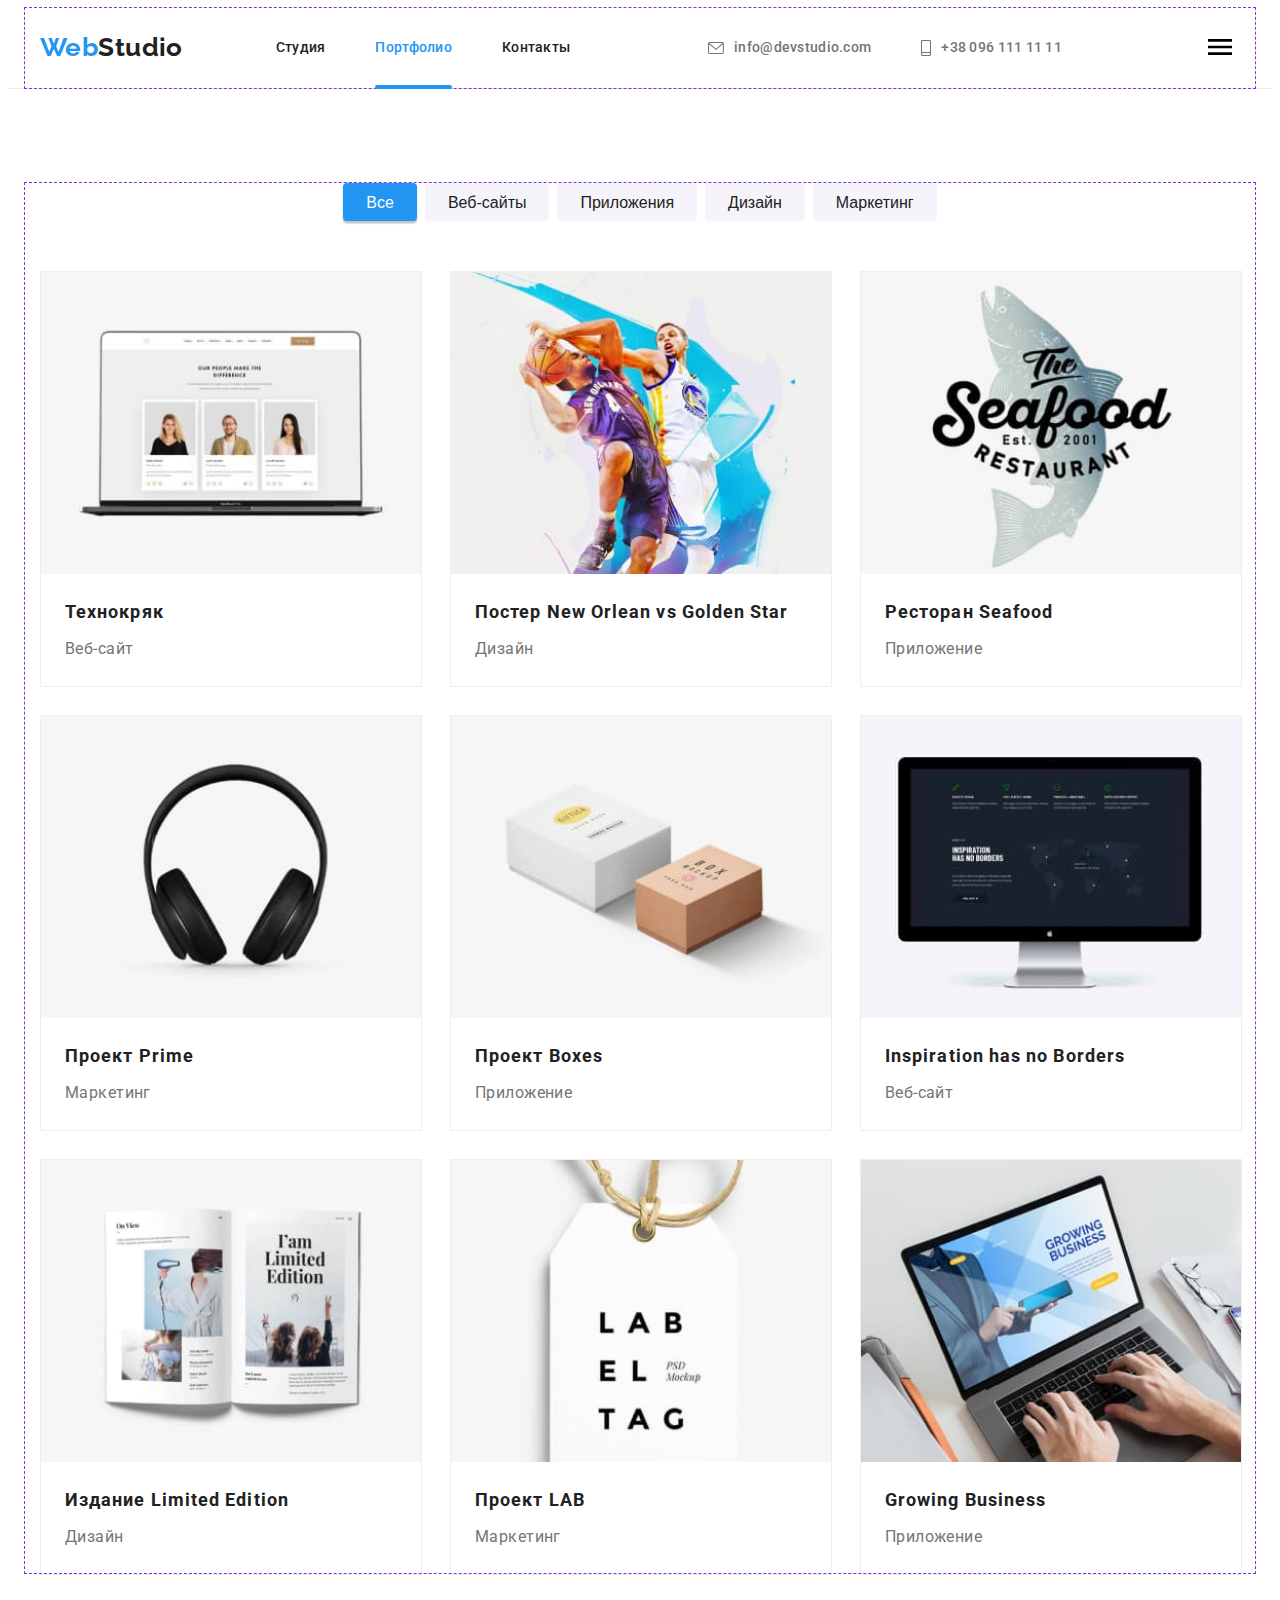
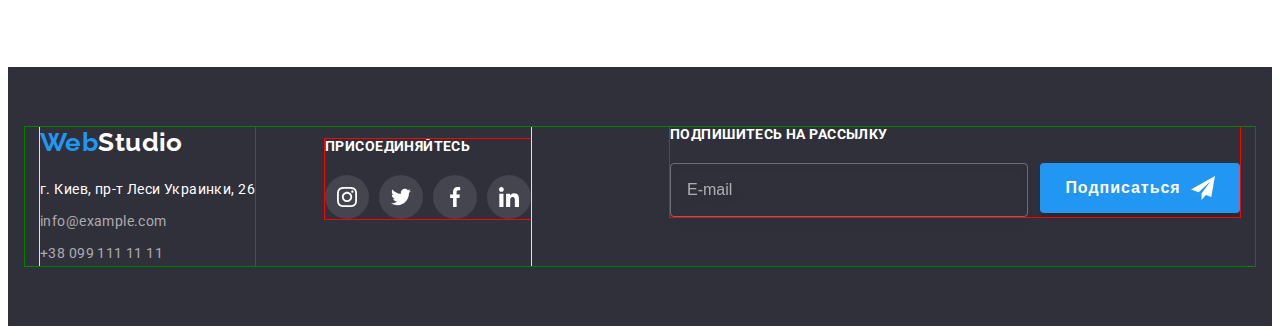
==== commit 6a2836e3: "js menu, menu" ====
--- a/portfolio.html
+++ b/portfolio.html
@@ -27,7 +27,7 @@
     <link rel="stylesheet" href="./css/main.min.css" />
   </head>
   <body>
-    <!--<header class="page-header">
+    <header class="page-header">
       <div class="container">
         <nav class="header-nav list">
           <a class="logo header__logo link" href="./index.html"
@@ -65,9 +65,69 @@
               +38 096 111 11 11</a
             >
           </li>
-        </ul>
+        </ul>  
+        <!--- Мобильное меню-->
+        <button type="button" class="menu_open_btn">
+          <svg class="menu_open_icon" width="40" height="40">
+            <use href="./images/icons.svg#icon-menu_open_40px"></use>
+          </svg>
+        </button>
+
+        <div class="mobile-menu is-hidden">
+          <button type="button" class="menu_close_btn">
+            <svg class="menu_close_icon" width="40" height="40">
+              <use href="./images/icons.svg#icon-menu_close_40px"></use>
+            </svg>
+          </button>
+
+          <nav class="mobile-nav">
+            <ul class="mobile-nav__list list">
+              <li class="mobile-nav__item">
+                <a class="link" href="">Студия</a>
+              </li>
+              <li class="mobile-nav__item">
+                <a class="link current" href="./portfolio.html">Портфолио</a>
+              </li>
+              <li class="mobile-nav__item">
+                <a class="link" href="">Контакты</a>
+              </li>
+            </ul>
+          </nav>
+          <div class="mob-menu--bottom">
+            <ul class="mobile-contacts list">
+              <li class="mobile-contacts__item">
+                <a class="mobile-contacts__tel link" href="tel:+380961111111">
+                  +38 096 111 11 11</a
+                >
+              </li>
+              <li class="mobile-contacts__item">
+                <a
+                  class="mobile-contacts__email link"
+                  href="mailto:info@devstudio.com"
+                >
+                  info@devstudio.com
+                </a>
+              </li>
+            </ul>
+            <ul class="mobile-soc-list list">
+              <li class="mobile-soc-list__item">
+                <a class="link" href=""> Instagram</a>
+              </li>
+              <li class="mobile-soc-list__item">
+                <a class="link" href=""> Twitter</a>
+              </li>
+              <li class="mobile-soc-list__item">
+                <a class="link" href=""> Facebook</a>
+              </li>
+              <li class="mobile-soc-list__item">
+                <a class="link" href=""> LinkedIn</a>
+              </li>
+            </ul>
+          </div>
+        </div>
       </div>
-    </header> -->
+      </div>
+    </header>
 
     <main>
       <!-- Примеры работ -->
@@ -626,6 +686,7 @@
           </div>
         </div>
       </div>
-    </footer>
+    </footer> 
+    <script src="./js/menu.js"></script>
   </body>
 </html>
--- a/css/main.min.css
+++ b/css/main.min.css
@@ -1 +1 @@
-p,h1,h2,h3,h4,h5,h6{margin:0}ul{margin:0;padding-left:0}button{cursor:pointer}.link{text-decoration:none}.list{list-style:none}img{display:block;max-width:100%;height:auto}:root{--accent-color: rgba(33, 150, 243, 1);--hero-footer-color: rgba(47, 48, 58, 1);--title-color: rgba(33, 33, 33, 1);--sec-title-color: rgba(33, 33, 33, 1);--paragraph-text: rgba(117, 117, 117, 1);--btn-hover-background: rgba(24, 140, 232, 1);--btn-text: rgba(255, 255, 255, 1);--btn-background: rgba(33, 150, 243, 1)}.visually-hidden{position:absolute;white-space:nowrap;width:1px;height:1px;overflow:hidden;border:0;padding:0;clip:rect(0 0 0 0);clip-path:inset(50%);margin:-1px}body{background-color:#fff;letter-spacing:.03em;font-size:14px;font-family:"Roboto","Verdana","Tahoma",sans-serif}.container{padding-left:15px;padding-right:15px;margin:0 auto}@media screen and (min-width: 480px){.container{max-width:480px;outline:1px dashed tomato}}@media screen and (min-width: 768px){.container{max-width:768px;outline:1px dashed #adff2f}}@media screen and (min-width: 1200px){.container{max-width:1200px;outline:1px dashed #8a2be2}}.section{padding:60px 0}@media screen and (min-width: 1200px){.section{padding:94px 0}}.logo{font-family:"Raleway","Verdana","Tahoma",sans-serif;color:var(--accent-color);font-weight:700;font-size:24px;line-height:1.17}.logo--header-accent{color:#212121}.logo--footer-accent{color:#fff}@media screen and (min-width: 1200px){.logo{font-size:26px;line-height:1.19}}.btn{display:flex;align-items:center;justify-content:center;min-width:200px;height:50px;color:var(--btn-text);background-color:var(--btn-background);font-weight:700;font-size:16px;line-height:1.88;letter-spacing:.06em;box-shadow:0px 4px 4px rgba(0,0,0,.15);border-radius:4px;border:1px solid rgba(0,0,0,0)}.link-current{position:relative}.link-current::after{content:"";position:absolute;bottom:-1px;left:0;width:100%;height:4px;border-radius:2px;background-color:var(--accent-color)}.soc-list{display:flex}.soc-list__item{margin-right:10px;width:44px;height:44px}.soc-list__item:last-child{margin-right:0}.soc-list__link{display:flex;width:100%;height:100%;align-items:center;justify-content:center;border-radius:50%;color:var(--btn-text);background-color:rgba(255,255,255,.1);transition-property:background-color;transition-duration:250ms;transition-timing-function:cubic-bezier(0.4, 0, 0.2, 1)}.soc-list__link:hover,.soc-list__link:focus{background-color:var(--accent-color)}.soc-list__icon{fill:currentColor}.soc-list__link--team{background-color:#fff;color:#afb1b8;transition-property:color,background-color;transition-duration:250ms;transition-timing-function:cubic-bezier(0.4, 0, 0.2, 1)}.soc-list__link--team:hover,.soc-list__link--team:focus{color:#fff}.backdrop{position:fixed;padding:40px;top:0;left:0;width:100%;height:100%;background-color:rgba(0,0,0,.2);transition:opacity 250ms linear,visibility 500ms linear}.page-header{border-bottom:1px solid #ececec}.page-header .container{display:flex;align-items:center}.page-header .header__logo{margin-right:93px;padding:24px 0 25px}.header-nav{display:flex;align-items:center}.header-nav .link{display:block}.header-nav__item:not(:last-child){margin-right:50px}.header-nav__list{display:flex;align-items:center;color:#212121;font-weight:500;line-height:1.14;letter-spacing:.02em}.header-nav__item .link{display:block;padding-top:32px;padding-bottom:32px;color:#212121}.header-nav__list .link-current{color:var(--accent-color)}.header-nav__list .link{transition-property:color;transition-duration:250ms;transition-timing-function:cubic-bezier(0.4, 0, 0.2, 1)}.header-nav__list .link:focus,.header-nav__list .link:hover{color:var(--accent-color)}.header-contacts{display:flex;align-items:center;margin-left:auto}.header-contacts__icon{margin-right:10px;fill:currentColor}.header-contacts__item:not(:last-child){margin-right:50px}.header-contacts .link{display:flex;padding-top:32px;padding-bottom:32px;align-items:center;color:#757575;font-weight:500;line-height:1.14;letter-spacing:.02em;transition-property:color;transition-duration:250ms;transition-timing-function:cubic-bezier(0.4, 0, 0.2, 1)}.header-contacts .link:visited{color:#757575}.header-contacts .link:focus,.header-contacts .link:hover{color:var(--accent-color)}.hero{margin:0 auto;padding:118px 0;background-size:cover;background-color:#c4c4c4;background-image:linear-gradient(rgba(47, 48, 58, 0.4), rgba(47, 48, 58, 0.4)),url(../images/hero_mob.jpg);background-repeat:no-repeat;background-position:center}@media(min-device-pixel-ratio: 2),(-webkit-min-device-pixel-ratio: 2),(-o-min-device-pixel-ratio: 2/1),(min-resolution: 192dpi),(min-resolution: 2dppx){.hero{background-image:linear-gradient(rgba(47, 48, 58, 0.4), rgba(47, 48, 58, 0.4)),url("../images/hero_mob@2x.jpg")}}@media screen and (min-width: 768px){.hero{background-image:linear-gradient(rgba(47, 48, 58, 0.4), rgba(47, 48, 58, 0.4)),url(../images/hero_tabl.jpg);background-repeat:no-repeat}}@media screen and (min-width: 768px)and (min-device-pixel-ratio: 2),screen and (min-width: 768px)and (-webkit-min-device-pixel-ratio: 2),screen and (min-width: 768px)and (-o-min-device-pixel-ratio: 2/1),screen and (min-width: 768px)and (min-resolution: 192dpi),screen and (min-width: 768px)and (min-resolution: 2dppx){.hero{background-image:linear-gradient(rgba(47, 48, 58, 0.4), rgba(47, 48, 58, 0.4)),url("../images/hero_tabl@2x.jpg")}}@media screen and (min-width: 1200px){.hero{padding:200px 0;max-width:1600px;max-height:600px;background-image:linear-gradient(rgba(47, 48, 58, 0.4), rgba(47, 48, 58, 0.4)),url(../images/hero_desktop.jpg);background-repeat:no-repeat}}@media screen and (min-width: 1200px)and (min-device-pixel-ratio: 2),screen and (min-width: 1200px)and (-webkit-min-device-pixel-ratio: 2),screen and (min-width: 1200px)and (-o-min-device-pixel-ratio: 2/1),screen and (min-width: 1200px)and (min-resolution: 192dpi),screen and (min-width: 1200px)and (min-resolution: 2dppx){.hero{background-image:linear-gradient(rgba(47, 48, 58, 0.4), rgba(47, 48, 58, 0.4)),url("../images/hero_desktop@2x.jpg")}}.hero__title{max-width:360px;font-weight:900;font-size:26px;line-height:1.62;text-align:center;letter-spacing:.06em;text-transform:uppercase;margin:0 auto 30px;color:#fff}@media screen and (min-width: 1200px){.hero__title{max-width:696px;font-size:44px;line-height:1.36}}.hero__btn{transition-property:background-color;transition-duration:250ms;transition-timing-function:cubic-bezier(0.4, 0, 0.2, 1);margin:0 auto}.hero__btn:hover,.hero__btn:focus{background-color:var(--btn-hover-background)}.qualities-list{gap:30px;width:100%;display:flex;flex-wrap:wrap}.qualities-list__icon{display:flex;width:100%;height:120px;margin-bottom:30px;background-color:#f5f4fa;border-radius:4px;justify-content:center;align-items:center}.qualities-list__title{margin-bottom:10px;color:var(--sec-title-color);font-size:14px;line-height:1.14;text-align:center;text-transform:uppercase}.qualities-list__text{color:var(--paragraph-text);line-height:1.71}@media screen and (min-width: 768px){.qualities-list__item{flex-basis:calc((100% - 30px)/2)}.qualities-list__title{text-align:start}}@media screen and (min-width: 1200px){.qualities-list__item{flex-basis:calc((100% - 90px)/4)}}@media screen and (max-width: 1199px){.dealing{display:none}}@media screen and (min-width: 1200px){.dealing{padding-top:0}.dealing__title{margin-bottom:50px;font-size:36px;line-height:1.17;text-align:center;color:var(--title-color)}}.dealing .dealing-list{display:flex;margin:-15px}.dealing .dealing-list__item{flex-basis:calc((100% - 90px)/3);margin:15px;position:relative}.dealing .dealing-list__overlay{position:absolute;display:flex;bottom:0;width:100%;height:70px;align-items:center;justify-content:center;background-color:rgba(47,48,58,.8)}.dealing .dealing-list__text{font-weight:700;line-height:1.14;text-transform:uppercase;color:#fff}.team{background-color:#f5f4fa}.team__title{color:var(--sec-title-color);font-size:28px;line-height:1.18;text-align:center;letter-spacing:.03em;margin-bottom:30px}@media screen and (min-width: 1200px){.team__title{font-size:36px;line-height:1.17;text-align:center;margin-bottom:50px}}.team-list{gap:30px;width:100%;display:flex;flex-wrap:wrap}.team-list__item{background-color:#fff;padding-bottom:24px;box-shadow:0px 1px 3px rgba(0,0,0,.12),0px 1px 1px rgba(0,0,0,.14),0px 2px 1px rgba(0,0,0,.2);border-radius:0px 0px 4px 4px;outline:1px solid orange}.team-list__img{margin-bottom:30px}.team-list__title{color:var(--sec-title-color);font-weight:500;font-size:16px;line-height:1.19;text-align:center;margin-bottom:10px}.team-list__text{color:var(--paragraph-text);font-size:16px;line-height:1.19;margin-bottom:16px;text-align:center}@media screen and (min-width: 768px){.team-list__item{flex-basis:calc((100% - 30px)/2)}}@media screen and (min-width: 1200px){.team-list__item{flex-wrap:nowrap;flex-basis:calc((100% - 90px)/4);padding-bottom:30px}}.team__soc-block .soc-list{justify-content:center}.clients{background-color:#fff}.clients-title{margin-bottom:30px;font-size:28px;line-height:1.18;text-align:center;color:var(--title-color)}@media screen and (min-width: 1200px){.clients-title{margin-bottom:50px;font-size:36px;line-height:1.17}}.clients-list{gap:30px;width:100%;display:flex;flex-wrap:wrap}.clients-list__item{display:flex;flex-basis:calc((100% - 30px)/2);background-color:#fff}@media screen and (min-width: 768px){.clients-list__item{flex-basis:calc((100% - 60px)/3)}}@media screen and (min-width: 1200px){.clients-list__item{flex-basis:calc((100% - 150px)/6)}}.clients-list__icon{fill:currentColor;border-color:currentColor}.clients-list__link{transition-property:color,border-color;transition-duration:250ms;transition-timing-function:cubic-bezier(0.4, 0, 0.2, 1);display:flex;height:92px;color:#afb1b8;width:100%;justify-content:center;align-items:center;border-radius:4px;border:1px solid #afb1b8;outline:rgba(0,0,0,0)}.clients-list__link:hover,.clients-list__link:focus{color:var(--accent-color);border-color:var(--accent-color)}.footer-page{background-color:var(--hero-footer-color);margin:0 auto;padding:60px 0}.footer-page__blocks{outline:1px solid green;display:flex;flex-direction:column;align-items:center}@media screen and (min-width: 1200px){.footer-page__blocks{flex-direction:row;align-items:baseline}}@media screen and (min-width: 768px){.footer-page__tab-block{display:flex;outline:1px solid #ff0;margin-bottom:60px;align-items:baseline}}@media screen and (min-width: 1200px){.footer-page__tab-block{margin-right:auto;margin-bottom:auto}}.footer-address-block__logo{margin-bottom:20px}.footer-block__address{outline:1px solid red;margin-bottom:60px;display:flex;flex-direction:column;align-items:center}@media screen and (min-width: 768px){.footer-block__address{margin-bottom:0;margin-right:165px}}@media screen and (min-width: 768px)and (min-width: 1200px){.footer-block__address{margin-right:70px;align-items:flex-start}}.footer-contacts{display:flex;flex-direction:column;align-items:center}@media screen and (min-width: 1200px){.footer-contacts{align-items:flex-start}}.footer-contacts__item:not(:last-child){margin-bottom:8px}.footer-contacts__adress{color:#fff;font-style:normal;line-height:1.71;transition-property:color;transition-duration:250ms;transition-timing-function:cubic-bezier(0.4, 0, 0.2, 1)}.footer-contacts__adress:hover,.footer-contacts__adress:focus{color:var(--accent-color)}.footer-contacts__email,.footer-contacts__tel{color:rgba(255,255,255,.6);font-style:normal;line-height:1.71;transition-property:color;transition-duration:250ms;transition-timing-function:cubic-bezier(0.4, 0, 0.2, 1)}.footer-contacts__email:hover,.footer-contacts__email:focus,.footer-contacts__tel:hover,.footer-contacts__tel:focus{color:var(--accent-color)}.footer-block__social{margin-bottom:60px;outline:1px solid red}@media screen and (min-width: 768px){.footer-block__social{margin-bottom:0}}@media screen and (min-width: 1200px){.footer-mailing__field{display:flex}}.footer-block__title{text-align:center;margin-bottom:20px;color:#fff;font-weight:700;line-height:1.14;text-transform:uppercase}@media screen and (min-width: 1200px){.footer-block__title{text-align:start}}.footer-block__mailing{outline:1px solid red;width:100%}@media screen and (min-width: 768px){.footer-block__mailing{max-width:450px}}@media screen and (min-width: 1200px){.footer-block__mailing{max-width:570px}}.footer-mailing__text{text-align:center;margin-bottom:20px;font-weight:700;line-height:1.14;text-transform:uppercase;color:var(--btn-text)}@media screen and (min-width: 1200px){.footer-mailing__text{text-align:start}}.footer-mailing__imput{padding-left:16px;margin-bottom:20px;width:100%;height:50px;line-height:1.25;font-size:16px;border:1px solid rgba(255,255,255,.3);filter:drop-shadow(0px 4px 4px rgba(0, 0, 0, 0.15));border-radius:4px;background-color:rgba(0,0,0,0);color:rgba(255,255,255,.6);outline:rgba(0,0,0,0);transition-property:border-color;transition-duration:250ms;transition-timing-function:cubic-bezier(0.4, 0, 0.2, 1)}.footer-mailing__imput:focus{color:#fff;border-color:#fff}.footer-mailing__imput::placeholder{font-size:16px;line-height:1.25;color:rgba(255,255,255,.6)}@media screen and (min-width: 1200px){.footer-mailing__imput{width:358px;margin-bottom:0;margin-right:12px}}.footer-mailing__btn{margin:0 auto;outline:1px solid rgba(0,0,0,0)}.footer-mailing__icon{margin-left:10px}.examples-filter{display:flex;flex-wrap:wrap;row-gap:15px;column-gap:8px;margin-bottom:40px}@media screen and (min-width: 768px){.examples-filter{margin-bottom:30px;justify-content:center}}@media screen and (min-width: 1200px){.examples-filter{margin-bottom:50px}}.examples-filter__btn{display:inline-block;padding:6px 22px;height:38px;color:#212121;background-color:#f5f4fa;border-radius:4px;border:1px solid rgba(0,0,0,0);font-weight:500;font-size:16px;line-height:1.62;text-align:center;transition-property:color,background-color,box-shadow;transition-duration:250ms;transition-timing-function:cubic-bezier(0.4, 0, 0.2, 1)}.examples-filter__btn:hover,.examples-filter__btn:focus{color:var(--btn-text);background-color:var(--btn-background);box-shadow:0 2px 2px 0 rgba(0,0,0,.12),0 1px 2px 0 rgba(0,0,0,.08),0 3px 1px 0 rgba(0,0,0,.1)}.examples-filter--first-btn{color:var(--btn-text);background-color:var(--btn-background);box-shadow:0px 3px 1px rgba(0,0,0,.1),0px 1px 2px rgba(0,0,0,.08),0px 2px 2px rgba(0,0,0,.12);border-radius:4px}.examples-list{display:flex;flex-wrap:wrap;gap:30px;width:100%}@media screen and (min-width: 768px){.examples-list__item{flex-basis:calc((100% - 30px)/2)}}@media screen and (min-width: 1200px){.examples-list__item{flex-basis:calc((100% - 60px)/3)}}.examples-list__link{display:block;width:100%;height:100%;border:1px solid #eee;transition-property:box-shadow;transition-duration:250ms;transition-timing-function:cubic-bezier(0.4, 0, 0.2, 1)}.examples-list__link:hover,.examples-list__link:focus{box-shadow:0px 1px 1px rgba(0,0,0,.12),0px 4px 4px rgba(0,0,0,.06),1px 4px 6px rgba(0,0,0,.16)}.examples-list__wrap{overflow:hidden;position:relative}.examples-list__overlay{position:absolute;top:0;height:100%;display:flex;padding:0 24px;align-items:center;background-color:rgba(33,150,243,.9);transform:translateY(101%);transition-property:transform;transition-duration:250ms;transition-timing-function:cubic-bezier(0.4, 0, 0.2, 1)}.examples-list__link:hover .examples-list__overlay,.examples-list__link:focus .examples-list__overlay{transform:translateY(0)}.examples-list__wrap-text{font-size:18px;line-height:1.56;color:#fff;letter-spacing:.03em}.examples-list__content{padding:20px 24px}.examples-list__title{margin-bottom:4px;color:var(--sec-title-color);font-size:18px;line-height:2;letter-spacing:.06em}.examples-list__text{color:var(--paragraph-text);font-size:16px;line-height:1.88}.modal{position:absolute;padding:40px;width:528px;min-height:581px;top:50%;left:50%;transform:translate(-50%, -50%) scale(1) rotate(0);background-color:#fff;box-shadow:0px 1px 3px rgba(0,0,0,.12),0px 1px 1px rgba(0,0,0,.14),0px 2px 1px rgba(0,0,0,.2);border-radius:4px;transition:transform 300ms linear}.backdrop.is-hidden .modal{transform:translate(-50%, -100%) scale(0) rotate(180deg)}.modal__close-btn{position:absolute;display:flex;width:30px;height:30px;top:8px;right:8px;align-items:center;justify-content:center;border:1px solid rgba(0,0,0,.1);border-radius:50%;background-color:rgba(0,0,0,0);transition-property:fill;transition-duration:250ms;transition-timing-function:cubic-bezier(0.4, 0, 0.2, 1)}.modal__close-btn:focus,.modal__close-btn:hover{fill:var(--accent-color)}.is-hidden{opacity:0;visibility:hidden;pointer-events:none}.modal-form{display:flex;flex-direction:column}.modal-form__title{margin-bottom:12px;font-weight:700;font-size:20px;line-height:1.05;text-align:center;color:var(--title-color)}.modal-form__input{padding-left:42px;width:100%;height:40px;border:1px solid rgba(33,33,33,.2);border-radius:4px;transition-property:border-color;transition-duration:250ms;transition-timing-function:cubic-bezier(0.4, 0, 0.2, 1)}.modal-form__input:focus{border-color:var(--accent-color);outline:rgba(0,0,0,0)}.modal-form__label{margin-bottom:4px;font-weight:400;font-size:12px;line-height:1.17;letter-spacing:.01em;color:#757575}.modal-form__input-wrap{position:relative;margin-bottom:10px}.modal-form__icon{position:absolute;left:12px;top:50%;transform:translateY(-50%);transition-property:fill;transition-duration:250ms;transition-timing-function:cubic-bezier(0.4, 0, 0.2, 1)}.modal-form__input:focus+.modal-form__icon{fill:var(--accent-color)}.modal-form__comment-area{padding:12px 16px;margin-bottom:20px;width:100%;height:120px;border:1px solid rgba(33,33,33,.2);border-radius:4px;resize:none;transition-property:border-color;transition-duration:250ms;transition-timing-function:cubic-bezier(0.4, 0, 0.2, 1)}.modal-form__comment-area::placeholder{font-size:12px;line-height:1.17;letter-spacing:.01em;color:rgba(117,117,117,.5)}.modal-form__comment-area:focus{border-color:var(--accent-color);outline:rgba(0,0,0,0)}.checkbox__field{margin-bottom:30px;text-align:center}.checkbox__link{color:var(--accent-color)}.checkbox__text{display:flex;justify-content:center;align-items:center;line-height:1.71;color:#757575}.checkbox__input{display:flex;align-items:center;justify-content:center;margin-right:7px;width:16px;height:15px;border-radius:2px;border:2px solid #212121;transition-property:border-color;transition-duration:250ms;transition-timing-function:cubic-bezier(0.4, 0, 0.2, 1)}.checkbox__check:focus+.checkbox__text>.checkbox__input{border-color:var(--accent-color)}.checkbox__check:checked+.checkbox__text .checkbox__input{background-color:var(--accent-color);border:none}.checkbox__icon{fill:rgba(0,0,0,0)}.checkbox__check:checked+.checkbox__text .checkbox__icon{fill:var(--btn-text)}.modal__submit-btn{transition-property:background-color;transition-duration:250ms;transition-timing-function:cubic-bezier(0.4, 0, 0.2, 1);margin:0 auto}.modal__submit-btn:focus,.modal__submit-btn:hover{background-color:var(--btn-hover-background);outline:rgba(0,0,0,0)}/*# sourceMappingURL=main.min.css.map */+p,h1,h2,h3,h4,h5,h6{margin:0}ul{margin:0;padding-left:0}button{cursor:pointer}.link{text-decoration:none}.list{list-style:none}img{display:block;max-width:100%;height:auto}:root{--accent-color: rgba(33, 150, 243, 1);--hero-footer-color: rgba(47, 48, 58, 1);--title-color: rgba(33, 33, 33, 1);--sec-title-color: rgba(33, 33, 33, 1);--paragraph-text: rgba(117, 117, 117, 1);--btn-hover-background: rgba(24, 140, 232, 1);--btn-text: rgba(255, 255, 255, 1);--btn-background: rgba(33, 150, 243, 1)}.visually-hidden{position:absolute;white-space:nowrap;width:1px;height:1px;overflow:hidden;border:0;padding:0;clip:rect(0 0 0 0);clip-path:inset(50%);margin:-1px}body{background-color:#fff;letter-spacing:.03em;font-size:14px;font-family:"Roboto","Verdana","Tahoma",sans-serif}.container{padding-left:15px;padding-right:15px;margin:0 auto}@media screen and (min-width: 480px){.container{max-width:480px;outline:1px dashed tomato}}@media screen and (min-width: 768px){.container{max-width:768px;outline:1px dashed #adff2f}}@media screen and (min-width: 1200px){.container{max-width:1200px;outline:1px dashed #8a2be2}}.section{padding:60px 0}@media screen and (min-width: 1200px){.section{padding:94px 0}}.logo{font-family:"Raleway","Verdana","Tahoma",sans-serif;color:var(--accent-color);font-weight:700;font-size:24px;line-height:1.17}.logo--header-accent{color:#212121}.logo--footer-accent{color:#fff}@media screen and (min-width: 1200px){.logo{font-size:26px;line-height:1.19}}.btn{display:flex;align-items:center;justify-content:center;min-width:200px;height:50px;color:var(--btn-text);background-color:var(--btn-background);font-weight:700;font-size:16px;line-height:1.88;letter-spacing:.06em;box-shadow:0px 4px 4px rgba(0,0,0,.15);border-radius:4px;border:1px solid rgba(0,0,0,0)}.link-current{position:relative}.link-current::after{content:"";position:absolute;bottom:-1px;left:0;width:100%;height:4px;border-radius:2px;background-color:var(--accent-color)}.soc-list{display:flex}.soc-list__item{margin-right:10px;width:44px;height:44px}.soc-list__item:last-child{margin-right:0}.soc-list__link{display:flex;width:100%;height:100%;align-items:center;justify-content:center;border-radius:50%;color:var(--btn-text);background-color:rgba(255,255,255,.1);transition-property:background-color;transition-duration:250ms;transition-timing-function:cubic-bezier(0.4, 0, 0.2, 1)}.soc-list__link:hover,.soc-list__link:focus{background-color:var(--accent-color)}.soc-list__icon{fill:currentColor}.soc-list__link--team{background-color:#fff;color:#afb1b8;transition-property:color,background-color;transition-duration:250ms;transition-timing-function:cubic-bezier(0.4, 0, 0.2, 1)}.soc-list__link--team:hover,.soc-list__link--team:focus{color:#fff}.backdrop{position:fixed;padding:40px;top:0;left:0;width:100%;height:100%;background-color:rgba(0,0,0,.2);transition:opacity 250ms linear,visibility 500ms linear}.page-header{width:100%;border-bottom:1px solid #ececec}.page-header .container{display:flex;align-items:center}.page-header .header__logo{margin-right:0;padding:16px 0 16px}@media screen and (min-width: 768px){.page-header .header__logo{margin-right:93px;padding:24px 0 25px}}.header-nav{display:flex;align-items:center}.header-nav .link{display:block}.menu_open_btn{display:block;margin-left:auto;padding:0;border:none;background-color:rgba(0,0,0,0)}.menu_close_btn{display:block;margin-left:auto;padding:0;border:none;background-color:rgba(0,0,0,0);transition-property:fill;transition-duration:250ms;transition-timing-function:cubic-bezier(0.4, 0, 0.2, 1)}.menu_close_btn:focus,.menu_close_btn:hover{fill:var(--accent-color)}.mobile-menu-wrap{display:flex;flex-direction:column;overflow:auto;height:100%}.mobile-menu{display:flex;flex-direction:column;outline:1px solid green;position:fixed;background-color:#fff;top:0;left:0;width:100vw;height:100vh;z-index:2;padding:10px 15px 48px 40px;box-shadow:0px 4px 8px rgba(0,0,0,.04),0px 2px 4px rgba(0,0,0,.08),0px 1px 3px rgba(0,0,0,.16)}.mobile-nav__item{font-weight:500;font-size:40px;line-height:1.76;letter-spacing:.02em}.mobile-nav__list .link{color:#212121}.mobile-nav__list .current{color:var(--accent-color)}.menu_close_btn:hover+.mobile-nav>.mobile-nav__list .current,.menu_close_btn:focus+.mobile-nav>.mobile-nav__list .current{color:#212121}.mobile-nav__item:not(:last-child){margin-bottom:32px}.mobile-contacts{margin-bottom:64px}.mobile-contacts__item:not(:last-child){margin-bottom:32px}.mobile-contacts__tel{font-weight:500;font-size:40px;line-height:1.76;text-align:center;letter-spacing:.02em;color:var(--accent-color)}.mobile-contacts__email{font-weight:500;font-size:24px;line-height:1.17;letter-spacing:.02em;color:#757575}.mob-menu--bottom{margin-top:auto}.mobile-soc-list{display:flex}.mobile-soc-list .link{font-weight:500;font-size:18px;line-height:1.22;letter-spacing:.02em;color:var(--accent-color)}.mobile-soc-list__item:not(:last-child){margin-right:10px;padding-right:10px;border-right:1px solid rgba(33,33,33,.2)}.header-nav__item:not(:last-child){margin-right:50px}.header-nav__list{display:none}@media screen and (min-width: 768px){.header-nav__list{display:flex;align-items:center;color:#212121;font-weight:500;line-height:1.14;letter-spacing:.02em}}.header-nav__item .link{display:block;padding-top:32px;padding-bottom:32px;color:#212121}.header-nav__list .link-current{color:var(--accent-color)}.header-nav__list .link{transition-property:color;transition-duration:250ms;transition-timing-function:cubic-bezier(0.4, 0, 0.2, 1)}.header-nav__list .link:focus,.header-nav__list .link:hover{color:var(--accent-color)}.header-contacts{display:none}@media screen and (min-width: 768px){.header-contacts{display:flex;align-items:center;margin-left:auto}}.header-contacts__icon{margin-right:10px;fill:currentColor}.header-contacts__item:not(:last-child){margin-right:50px}.header-contacts .link{display:flex;padding-top:32px;padding-bottom:32px;align-items:center;color:#757575;font-weight:500;line-height:1.14;letter-spacing:.02em;transition-property:color;transition-duration:250ms;transition-timing-function:cubic-bezier(0.4, 0, 0.2, 1)}.header-contacts .link:visited{color:#757575}.header-contacts .link:focus,.header-contacts .link:hover{color:var(--accent-color)}.hero{margin:0 auto;padding:118px 0;background-size:cover;background-color:#c4c4c4;background-image:linear-gradient(rgba(47, 48, 58, 0.4), rgba(47, 48, 58, 0.4)),url(../images/hero_mob.jpg);background-repeat:no-repeat;background-position:center}@media(min-device-pixel-ratio: 2),(-webkit-min-device-pixel-ratio: 2),(-o-min-device-pixel-ratio: 2/1),(min-resolution: 192dpi),(min-resolution: 2dppx){.hero{background-image:linear-gradient(rgba(47, 48, 58, 0.4), rgba(47, 48, 58, 0.4)),url("../images/hero_mob@2x.jpg")}}@media screen and (min-width: 768px){.hero{background-image:linear-gradient(rgba(47, 48, 58, 0.4), rgba(47, 48, 58, 0.4)),url(../images/hero_tabl.jpg);background-repeat:no-repeat}}@media screen and (min-width: 768px)and (min-device-pixel-ratio: 2),screen and (min-width: 768px)and (-webkit-min-device-pixel-ratio: 2),screen and (min-width: 768px)and (-o-min-device-pixel-ratio: 2/1),screen and (min-width: 768px)and (min-resolution: 192dpi),screen and (min-width: 768px)and (min-resolution: 2dppx){.hero{background-image:linear-gradient(rgba(47, 48, 58, 0.4), rgba(47, 48, 58, 0.4)),url("../images/hero_tabl@2x.jpg")}}@media screen and (min-width: 1200px){.hero{padding:200px 0;max-width:1600px;max-height:600px;background-image:linear-gradient(rgba(47, 48, 58, 0.4), rgba(47, 48, 58, 0.4)),url(../images/hero_desktop.jpg);background-repeat:no-repeat}}@media screen and (min-width: 1200px)and (min-device-pixel-ratio: 2),screen and (min-width: 1200px)and (-webkit-min-device-pixel-ratio: 2),screen and (min-width: 1200px)and (-o-min-device-pixel-ratio: 2/1),screen and (min-width: 1200px)and (min-resolution: 192dpi),screen and (min-width: 1200px)and (min-resolution: 2dppx){.hero{background-image:linear-gradient(rgba(47, 48, 58, 0.4), rgba(47, 48, 58, 0.4)),url("../images/hero_desktop@2x.jpg")}}.hero__title{max-width:360px;font-weight:900;font-size:26px;line-height:1.62;text-align:center;letter-spacing:.06em;text-transform:uppercase;margin:0 auto 30px;color:#fff}@media screen and (min-width: 1200px){.hero__title{max-width:696px;font-size:44px;line-height:1.36}}.hero__btn{transition-property:background-color;transition-duration:250ms;transition-timing-function:cubic-bezier(0.4, 0, 0.2, 1);margin:0 auto}.hero__btn:hover,.hero__btn:focus{background-color:var(--btn-hover-background)}.qualities-list{gap:30px;width:100%;display:flex;flex-wrap:wrap}.qualities-list__icon{display:flex;width:100%;height:120px;margin-bottom:30px;background-color:#f5f4fa;border-radius:4px;justify-content:center;align-items:center}.qualities-list__title{margin-bottom:10px;color:var(--sec-title-color);font-size:14px;line-height:1.14;text-align:center;text-transform:uppercase}.qualities-list__text{color:var(--paragraph-text);line-height:1.71}@media screen and (min-width: 768px){.qualities-list__item{flex-basis:calc((100% - 30px)/2)}.qualities-list__title{text-align:start}}@media screen and (min-width: 1200px){.qualities-list__item{flex-basis:calc((100% - 90px)/4)}}@media screen and (max-width: 1199px){.dealing{display:none}}@media screen and (min-width: 1200px){.dealing{padding-top:0}.dealing__title{margin-bottom:50px;font-size:36px;line-height:1.17;text-align:center;color:var(--title-color)}}.dealing .dealing-list{display:flex;margin:-15px}.dealing .dealing-list__item{flex-basis:calc((100% - 90px)/3);margin:15px;position:relative}.dealing .dealing-list__overlay{position:absolute;display:flex;bottom:0;width:100%;height:70px;align-items:center;justify-content:center;background-color:rgba(47,48,58,.8)}.dealing .dealing-list__text{font-weight:700;line-height:1.14;text-transform:uppercase;color:#fff}.team{background-color:#f5f4fa}.team__title{color:var(--sec-title-color);font-size:28px;line-height:1.18;text-align:center;letter-spacing:.03em;margin-bottom:30px}@media screen and (min-width: 1200px){.team__title{font-size:36px;line-height:1.17;text-align:center;margin-bottom:50px}}.team-list{gap:30px;width:100%;display:flex;flex-wrap:wrap}.team-list__item{background-color:#fff;padding-bottom:24px;box-shadow:0px 1px 3px rgba(0,0,0,.12),0px 1px 1px rgba(0,0,0,.14),0px 2px 1px rgba(0,0,0,.2);border-radius:0px 0px 4px 4px;outline:1px solid orange}.team-list__img{margin-bottom:30px}.team-list__title{color:var(--sec-title-color);font-weight:500;font-size:16px;line-height:1.19;text-align:center;margin-bottom:10px}.team-list__text{color:var(--paragraph-text);font-size:16px;line-height:1.19;margin-bottom:16px;text-align:center}@media screen and (min-width: 768px){.team-list__item{flex-basis:calc((100% - 30px)/2)}}@media screen and (min-width: 1200px){.team-list__item{flex-wrap:nowrap;flex-basis:calc((100% - 90px)/4);padding-bottom:30px}}.team__soc-block .soc-list{justify-content:center}.clients{background-color:#fff}.clients-title{margin-bottom:30px;font-size:28px;line-height:1.18;text-align:center;color:var(--title-color)}@media screen and (min-width: 1200px){.clients-title{margin-bottom:50px;font-size:36px;line-height:1.17}}.clients-list{gap:30px;width:100%;display:flex;flex-wrap:wrap}.clients-list__item{display:flex;flex-basis:calc((100% - 30px)/2);background-color:#fff}@media screen and (min-width: 768px){.clients-list__item{flex-basis:calc((100% - 60px)/3)}}@media screen and (min-width: 1200px){.clients-list__item{flex-basis:calc((100% - 150px)/6)}}.clients-list__icon{fill:currentColor;border-color:currentColor}.clients-list__link{transition-property:color,border-color;transition-duration:250ms;transition-timing-function:cubic-bezier(0.4, 0, 0.2, 1);display:flex;height:92px;color:#afb1b8;width:100%;justify-content:center;align-items:center;border-radius:4px;border:1px solid #afb1b8;outline:rgba(0,0,0,0)}.clients-list__link:hover,.clients-list__link:focus{color:var(--accent-color);border-color:var(--accent-color)}.footer-page{background-color:var(--hero-footer-color);margin:0 auto;padding:60px 0}.footer-page__blocks{outline:1px solid green;display:flex;flex-direction:column;align-items:center}@media screen and (min-width: 1200px){.footer-page__blocks{flex-direction:row;align-items:baseline}}@media screen and (min-width: 768px){.footer-page__tab-block{display:flex;outline:1px solid #ff0;margin-bottom:60px;align-items:baseline}}@media screen and (min-width: 1200px){.footer-page__tab-block{margin-right:auto;margin-bottom:auto}}.footer-address-block__logo{margin-bottom:20px}.footer-block__address{outline:1px solid red;margin-bottom:60px;display:flex;flex-direction:column;align-items:center}@media screen and (min-width: 768px){.footer-block__address{margin-bottom:0;margin-right:165px}}@media screen and (min-width: 768px)and (min-width: 1200px){.footer-block__address{margin-right:70px;align-items:flex-start}}.footer-contacts{display:flex;flex-direction:column;align-items:center}@media screen and (min-width: 1200px){.footer-contacts{align-items:flex-start}}.footer-contacts__item:not(:last-child){margin-bottom:8px}.footer-contacts__adress{color:#fff;font-style:normal;line-height:1.71;transition-property:color;transition-duration:250ms;transition-timing-function:cubic-bezier(0.4, 0, 0.2, 1)}.footer-contacts__adress:hover,.footer-contacts__adress:focus{color:var(--accent-color)}.footer-contacts__email,.footer-contacts__tel{color:rgba(255,255,255,.6);font-style:normal;line-height:1.71;transition-property:color;transition-duration:250ms;transition-timing-function:cubic-bezier(0.4, 0, 0.2, 1)}.footer-contacts__email:hover,.footer-contacts__email:focus,.footer-contacts__tel:hover,.footer-contacts__tel:focus{color:var(--accent-color)}.footer-block__social{margin-bottom:60px;outline:1px solid red}@media screen and (min-width: 768px){.footer-block__social{margin-bottom:0}}@media screen and (min-width: 1200px){.footer-mailing__field{display:flex}}.footer-block__title{text-align:center;margin-bottom:20px;color:#fff;font-weight:700;line-height:1.14;text-transform:uppercase}@media screen and (min-width: 1200px){.footer-block__title{text-align:start}}.footer-block__mailing{outline:1px solid red;width:100%}@media screen and (min-width: 768px){.footer-block__mailing{max-width:450px}}@media screen and (min-width: 1200px){.footer-block__mailing{max-width:570px}}.footer-mailing__text{text-align:center;margin-bottom:20px;font-weight:700;line-height:1.14;text-transform:uppercase;color:var(--btn-text)}@media screen and (min-width: 1200px){.footer-mailing__text{text-align:start}}.footer-mailing__imput{padding-left:16px;margin-bottom:20px;width:100%;height:50px;line-height:1.25;font-size:16px;border:1px solid rgba(255,255,255,.3);filter:drop-shadow(0px 4px 4px rgba(0, 0, 0, 0.15));border-radius:4px;background-color:rgba(0,0,0,0);color:rgba(255,255,255,.6);outline:rgba(0,0,0,0);transition-property:border-color;transition-duration:250ms;transition-timing-function:cubic-bezier(0.4, 0, 0.2, 1)}.footer-mailing__imput:focus{color:#fff;border-color:#fff}.footer-mailing__imput::placeholder{font-size:16px;line-height:1.25;color:rgba(255,255,255,.6)}@media screen and (min-width: 1200px){.footer-mailing__imput{width:358px;margin-bottom:0;margin-right:12px}}.footer-mailing__btn{margin:0 auto;outline:1px solid rgba(0,0,0,0)}.footer-mailing__icon{margin-left:10px}.examples-filter{display:flex;flex-wrap:wrap;row-gap:15px;column-gap:8px;margin-bottom:40px}@media screen and (min-width: 768px){.examples-filter{margin-bottom:30px;justify-content:center}}@media screen and (min-width: 1200px){.examples-filter{margin-bottom:50px}}.examples-filter__btn{display:inline-block;padding:6px 22px;height:38px;color:#212121;background-color:#f5f4fa;border-radius:4px;border:1px solid rgba(0,0,0,0);font-weight:500;font-size:16px;line-height:1.62;text-align:center;transition-property:color,background-color,box-shadow;transition-duration:250ms;transition-timing-function:cubic-bezier(0.4, 0, 0.2, 1)}.examples-filter__btn:hover,.examples-filter__btn:focus{color:var(--btn-text);background-color:var(--btn-background);box-shadow:0 2px 2px 0 rgba(0,0,0,.12),0 1px 2px 0 rgba(0,0,0,.08),0 3px 1px 0 rgba(0,0,0,.1)}.examples-filter--first-btn{color:var(--btn-text);background-color:var(--btn-background);box-shadow:0px 3px 1px rgba(0,0,0,.1),0px 1px 2px rgba(0,0,0,.08),0px 2px 2px rgba(0,0,0,.12);border-radius:4px}.examples-list{display:flex;flex-wrap:wrap;gap:30px;width:100%}@media screen and (min-width: 768px){.examples-list__item{flex-basis:calc((100% - 30px)/2)}}@media screen and (min-width: 1200px){.examples-list__item{flex-basis:calc((100% - 60px)/3)}}.examples-list__link{display:block;width:100%;height:100%;border:1px solid #eee;transition-property:box-shadow;transition-duration:250ms;transition-timing-function:cubic-bezier(0.4, 0, 0.2, 1)}.examples-list__link:hover,.examples-list__link:focus{box-shadow:0px 1px 1px rgba(0,0,0,.12),0px 4px 4px rgba(0,0,0,.06),1px 4px 6px rgba(0,0,0,.16)}.examples-list__wrap{overflow:hidden;position:relative}.examples-list__overlay{position:absolute;top:0;height:100%;display:flex;padding:0 24px;align-items:center;background-color:rgba(33,150,243,.9);transform:translateY(101%);transition-property:transform;transition-duration:250ms;transition-timing-function:cubic-bezier(0.4, 0, 0.2, 1)}.examples-list__link:hover .examples-list__overlay,.examples-list__link:focus .examples-list__overlay{transform:translateY(0)}.examples-list__wrap-text{font-size:18px;line-height:1.56;color:#fff;letter-spacing:.03em}.examples-list__content{padding:20px 24px}.examples-list__title{margin-bottom:4px;color:var(--sec-title-color);font-size:18px;line-height:2;letter-spacing:.06em}.examples-list__text{color:var(--paragraph-text);font-size:16px;line-height:1.88}.modal{position:absolute;padding:40px;width:528px;min-height:581px;top:50%;left:50%;transform:translate(-50%, -50%) scale(1) rotate(0);background-color:#fff;box-shadow:0px 1px 3px rgba(0,0,0,.12),0px 1px 1px rgba(0,0,0,.14),0px 2px 1px rgba(0,0,0,.2);border-radius:4px;transition:transform 300ms linear}.backdrop.is-hidden .modal{transform:translate(-50%, -100%) scale(0) rotate(180deg)}.modal__close-btn{position:absolute;display:flex;width:30px;height:30px;top:8px;right:8px;align-items:center;justify-content:center;border:1px solid rgba(0,0,0,.1);border-radius:50%;background-color:rgba(0,0,0,0);transition-property:fill;transition-duration:250ms;transition-timing-function:cubic-bezier(0.4, 0, 0.2, 1)}.modal__close-btn:focus,.modal__close-btn:hover{fill:var(--accent-color)}.is-hidden{opacity:0;visibility:hidden;pointer-events:none}.modal-form{display:flex;flex-direction:column}.modal-form__title{margin-bottom:12px;font-weight:700;font-size:20px;line-height:1.05;text-align:center;color:var(--title-color)}.modal-form__input{padding-left:42px;width:100%;height:40px;border:1px solid rgba(33,33,33,.2);border-radius:4px;transition-property:border-color;transition-duration:250ms;transition-timing-function:cubic-bezier(0.4, 0, 0.2, 1)}.modal-form__input:focus{border-color:var(--accent-color);outline:rgba(0,0,0,0)}.modal-form__label{margin-bottom:4px;font-weight:400;font-size:12px;line-height:1.17;letter-spacing:.01em;color:#757575}.modal-form__input-wrap{position:relative;margin-bottom:10px}.modal-form__icon{position:absolute;left:12px;top:50%;transform:translateY(-50%);transition-property:fill;transition-duration:250ms;transition-timing-function:cubic-bezier(0.4, 0, 0.2, 1)}.modal-form__input:focus+.modal-form__icon{fill:var(--accent-color)}.modal-form__comment-area{padding:12px 16px;margin-bottom:20px;width:100%;height:120px;border:1px solid rgba(33,33,33,.2);border-radius:4px;resize:none;transition-property:border-color;transition-duration:250ms;transition-timing-function:cubic-bezier(0.4, 0, 0.2, 1)}.modal-form__comment-area::placeholder{font-size:12px;line-height:1.17;letter-spacing:.01em;color:rgba(117,117,117,.5)}.modal-form__comment-area:focus{border-color:var(--accent-color);outline:rgba(0,0,0,0)}.checkbox__field{margin-bottom:30px;text-align:center}.checkbox__link{color:var(--accent-color)}.checkbox__text{display:flex;justify-content:center;align-items:center;line-height:1.71;color:#757575}.checkbox__input{display:flex;align-items:center;justify-content:center;margin-right:7px;width:16px;height:15px;border-radius:2px;border:2px solid #212121;transition-property:border-color;transition-duration:250ms;transition-timing-function:cubic-bezier(0.4, 0, 0.2, 1)}.checkbox__check:focus+.checkbox__text>.checkbox__input{border-color:var(--accent-color)}.checkbox__check:checked+.checkbox__text .checkbox__input{background-color:var(--accent-color);border:none}.checkbox__icon{fill:rgba(0,0,0,0)}.checkbox__check:checked+.checkbox__text .checkbox__icon{fill:var(--btn-text)}.modal__submit-btn{transition-property:background-color;transition-duration:250ms;transition-timing-function:cubic-bezier(0.4, 0, 0.2, 1);margin:0 auto}.modal__submit-btn:focus,.modal__submit-btn:hover{background-color:var(--btn-hover-background);outline:rgba(0,0,0,0)}/*# sourceMappingURL=main.min.css.map */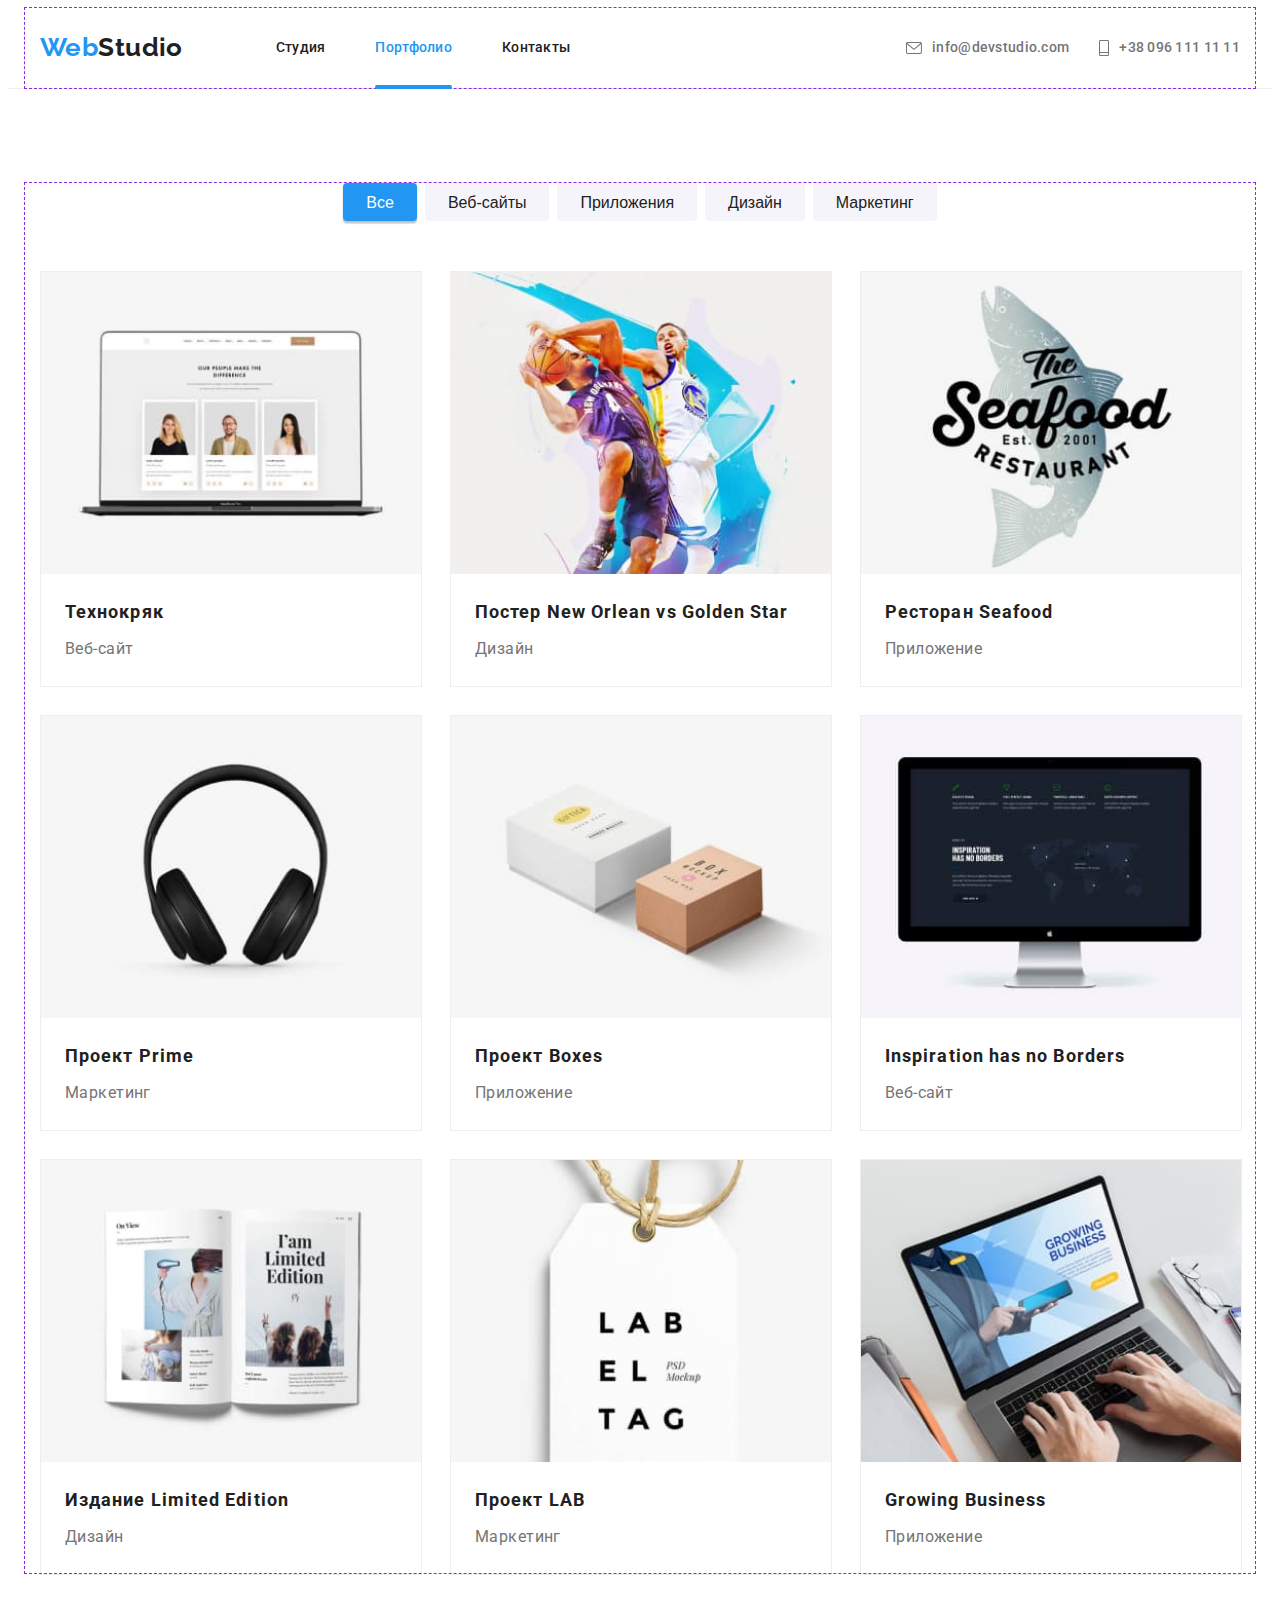
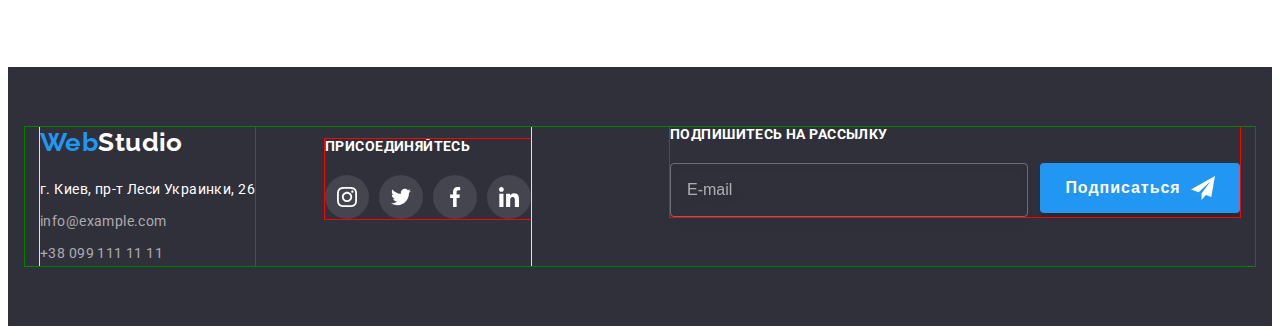
==== commit 3c218ffc: "menu 320px" ====
--- a/portfolio.html
+++ b/portfolio.html
@@ -83,7 +83,7 @@
           <nav class="mobile-nav">
             <ul class="mobile-nav__list list">
               <li class="mobile-nav__item">
-                <a class="link" href="">Студия</a>
+                <a class="link" href="./index.html">Студия</a>
               </li>
               <li class="mobile-nav__item">
                 <a class="link current" href="./portfolio.html">Портфолио</a>
--- a/css/main.min.css
+++ b/css/main.min.css
@@ -1 +1 @@
-p,h1,h2,h3,h4,h5,h6{margin:0}ul{margin:0;padding-left:0}button{cursor:pointer}.link{text-decoration:none}.list{list-style:none}img{display:block;max-width:100%;height:auto}:root{--accent-color: rgba(33, 150, 243, 1);--hero-footer-color: rgba(47, 48, 58, 1);--title-color: rgba(33, 33, 33, 1);--sec-title-color: rgba(33, 33, 33, 1);--paragraph-text: rgba(117, 117, 117, 1);--btn-hover-background: rgba(24, 140, 232, 1);--btn-text: rgba(255, 255, 255, 1);--btn-background: rgba(33, 150, 243, 1)}.visually-hidden{position:absolute;white-space:nowrap;width:1px;height:1px;overflow:hidden;border:0;padding:0;clip:rect(0 0 0 0);clip-path:inset(50%);margin:-1px}body{background-color:#fff;letter-spacing:.03em;font-size:14px;font-family:"Roboto","Verdana","Tahoma",sans-serif}.container{padding-left:15px;padding-right:15px;margin:0 auto}@media screen and (min-width: 480px){.container{max-width:480px;outline:1px dashed tomato}}@media screen and (min-width: 768px){.container{max-width:768px;outline:1px dashed #adff2f}}@media screen and (min-width: 1200px){.container{max-width:1200px;outline:1px dashed #8a2be2}}.section{padding:60px 0}@media screen and (min-width: 1200px){.section{padding:94px 0}}.logo{font-family:"Raleway","Verdana","Tahoma",sans-serif;color:var(--accent-color);font-weight:700;font-size:24px;line-height:1.17}.logo--header-accent{color:#212121}.logo--footer-accent{color:#fff}@media screen and (min-width: 1200px){.logo{font-size:26px;line-height:1.19}}.btn{display:flex;align-items:center;justify-content:center;min-width:200px;height:50px;color:var(--btn-text);background-color:var(--btn-background);font-weight:700;font-size:16px;line-height:1.88;letter-spacing:.06em;box-shadow:0px 4px 4px rgba(0,0,0,.15);border-radius:4px;border:1px solid rgba(0,0,0,0)}.link-current{position:relative}.link-current::after{content:"";position:absolute;bottom:-1px;left:0;width:100%;height:4px;border-radius:2px;background-color:var(--accent-color)}.soc-list{display:flex}.soc-list__item{margin-right:10px;width:44px;height:44px}.soc-list__item:last-child{margin-right:0}.soc-list__link{display:flex;width:100%;height:100%;align-items:center;justify-content:center;border-radius:50%;color:var(--btn-text);background-color:rgba(255,255,255,.1);transition-property:background-color;transition-duration:250ms;transition-timing-function:cubic-bezier(0.4, 0, 0.2, 1)}.soc-list__link:hover,.soc-list__link:focus{background-color:var(--accent-color)}.soc-list__icon{fill:currentColor}.soc-list__link--team{background-color:#fff;color:#afb1b8;transition-property:color,background-color;transition-duration:250ms;transition-timing-function:cubic-bezier(0.4, 0, 0.2, 1)}.soc-list__link--team:hover,.soc-list__link--team:focus{color:#fff}.backdrop{position:fixed;padding:40px;top:0;left:0;width:100%;height:100%;background-color:rgba(0,0,0,.2);transition:opacity 250ms linear,visibility 500ms linear}.page-header{width:100%;border-bottom:1px solid #ececec}.page-header .container{display:flex;align-items:center}.page-header .header__logo{margin-right:0;padding:16px 0 16px}@media screen and (min-width: 768px){.page-header .header__logo{margin-right:93px;padding:24px 0 25px}}.header-nav{display:flex;align-items:center}.header-nav .link{display:block}.menu_open_btn{display:block;margin-left:auto;padding:0;border:none;background-color:rgba(0,0,0,0)}.menu_close_btn{display:block;margin-left:auto;padding:0;border:none;background-color:rgba(0,0,0,0);transition-property:fill;transition-duration:250ms;transition-timing-function:cubic-bezier(0.4, 0, 0.2, 1)}.menu_close_btn:focus,.menu_close_btn:hover{fill:var(--accent-color)}.mobile-menu-wrap{display:flex;flex-direction:column;overflow:auto;height:100%}.mobile-menu{display:flex;flex-direction:column;outline:1px solid green;position:fixed;background-color:#fff;top:0;left:0;width:100vw;height:100vh;z-index:2;padding:10px 15px 48px 40px;box-shadow:0px 4px 8px rgba(0,0,0,.04),0px 2px 4px rgba(0,0,0,.08),0px 1px 3px rgba(0,0,0,.16)}.mobile-nav__item{font-weight:500;font-size:40px;line-height:1.76;letter-spacing:.02em}.mobile-nav__list .link{color:#212121}.mobile-nav__list .current{color:var(--accent-color)}.menu_close_btn:hover+.mobile-nav>.mobile-nav__list .current,.menu_close_btn:focus+.mobile-nav>.mobile-nav__list .current{color:#212121}.mobile-nav__item:not(:last-child){margin-bottom:32px}.mobile-contacts{margin-bottom:64px}.mobile-contacts__item:not(:last-child){margin-bottom:32px}.mobile-contacts__tel{font-weight:500;font-size:40px;line-height:1.76;text-align:center;letter-spacing:.02em;color:var(--accent-color)}.mobile-contacts__email{font-weight:500;font-size:24px;line-height:1.17;letter-spacing:.02em;color:#757575}.mob-menu--bottom{margin-top:auto}.mobile-soc-list{display:flex}.mobile-soc-list .link{font-weight:500;font-size:18px;line-height:1.22;letter-spacing:.02em;color:var(--accent-color)}.mobile-soc-list__item:not(:last-child){margin-right:10px;padding-right:10px;border-right:1px solid rgba(33,33,33,.2)}.header-nav__item:not(:last-child){margin-right:50px}.header-nav__list{display:none}@media screen and (min-width: 768px){.header-nav__list{display:flex;align-items:center;color:#212121;font-weight:500;line-height:1.14;letter-spacing:.02em}}.header-nav__item .link{display:block;padding-top:32px;padding-bottom:32px;color:#212121}.header-nav__list .link-current{color:var(--accent-color)}.header-nav__list .link{transition-property:color;transition-duration:250ms;transition-timing-function:cubic-bezier(0.4, 0, 0.2, 1)}.header-nav__list .link:focus,.header-nav__list .link:hover{color:var(--accent-color)}.header-contacts{display:none}@media screen and (min-width: 768px){.header-contacts{display:flex;align-items:center;margin-left:auto}}.header-contacts__icon{margin-right:10px;fill:currentColor}.header-contacts__item:not(:last-child){margin-right:50px}.header-contacts .link{display:flex;padding-top:32px;padding-bottom:32px;align-items:center;color:#757575;font-weight:500;line-height:1.14;letter-spacing:.02em;transition-property:color;transition-duration:250ms;transition-timing-function:cubic-bezier(0.4, 0, 0.2, 1)}.header-contacts .link:visited{color:#757575}.header-contacts .link:focus,.header-contacts .link:hover{color:var(--accent-color)}.hero{margin:0 auto;padding:118px 0;background-size:cover;background-color:#c4c4c4;background-image:linear-gradient(rgba(47, 48, 58, 0.4), rgba(47, 48, 58, 0.4)),url(../images/hero_mob.jpg);background-repeat:no-repeat;background-position:center}@media(min-device-pixel-ratio: 2),(-webkit-min-device-pixel-ratio: 2),(-o-min-device-pixel-ratio: 2/1),(min-resolution: 192dpi),(min-resolution: 2dppx){.hero{background-image:linear-gradient(rgba(47, 48, 58, 0.4), rgba(47, 48, 58, 0.4)),url("../images/hero_mob@2x.jpg")}}@media screen and (min-width: 768px){.hero{background-image:linear-gradient(rgba(47, 48, 58, 0.4), rgba(47, 48, 58, 0.4)),url(../images/hero_tabl.jpg);background-repeat:no-repeat}}@media screen and (min-width: 768px)and (min-device-pixel-ratio: 2),screen and (min-width: 768px)and (-webkit-min-device-pixel-ratio: 2),screen and (min-width: 768px)and (-o-min-device-pixel-ratio: 2/1),screen and (min-width: 768px)and (min-resolution: 192dpi),screen and (min-width: 768px)and (min-resolution: 2dppx){.hero{background-image:linear-gradient(rgba(47, 48, 58, 0.4), rgba(47, 48, 58, 0.4)),url("../images/hero_tabl@2x.jpg")}}@media screen and (min-width: 1200px){.hero{padding:200px 0;max-width:1600px;max-height:600px;background-image:linear-gradient(rgba(47, 48, 58, 0.4), rgba(47, 48, 58, 0.4)),url(../images/hero_desktop.jpg);background-repeat:no-repeat}}@media screen and (min-width: 1200px)and (min-device-pixel-ratio: 2),screen and (min-width: 1200px)and (-webkit-min-device-pixel-ratio: 2),screen and (min-width: 1200px)and (-o-min-device-pixel-ratio: 2/1),screen and (min-width: 1200px)and (min-resolution: 192dpi),screen and (min-width: 1200px)and (min-resolution: 2dppx){.hero{background-image:linear-gradient(rgba(47, 48, 58, 0.4), rgba(47, 48, 58, 0.4)),url("../images/hero_desktop@2x.jpg")}}.hero__title{max-width:360px;font-weight:900;font-size:26px;line-height:1.62;text-align:center;letter-spacing:.06em;text-transform:uppercase;margin:0 auto 30px;color:#fff}@media screen and (min-width: 1200px){.hero__title{max-width:696px;font-size:44px;line-height:1.36}}.hero__btn{transition-property:background-color;transition-duration:250ms;transition-timing-function:cubic-bezier(0.4, 0, 0.2, 1);margin:0 auto}.hero__btn:hover,.hero__btn:focus{background-color:var(--btn-hover-background)}.qualities-list{gap:30px;width:100%;display:flex;flex-wrap:wrap}.qualities-list__icon{display:flex;width:100%;height:120px;margin-bottom:30px;background-color:#f5f4fa;border-radius:4px;justify-content:center;align-items:center}.qualities-list__title{margin-bottom:10px;color:var(--sec-title-color);font-size:14px;line-height:1.14;text-align:center;text-transform:uppercase}.qualities-list__text{color:var(--paragraph-text);line-height:1.71}@media screen and (min-width: 768px){.qualities-list__item{flex-basis:calc((100% - 30px)/2)}.qualities-list__title{text-align:start}}@media screen and (min-width: 1200px){.qualities-list__item{flex-basis:calc((100% - 90px)/4)}}@media screen and (max-width: 1199px){.dealing{display:none}}@media screen and (min-width: 1200px){.dealing{padding-top:0}.dealing__title{margin-bottom:50px;font-size:36px;line-height:1.17;text-align:center;color:var(--title-color)}}.dealing .dealing-list{display:flex;margin:-15px}.dealing .dealing-list__item{flex-basis:calc((100% - 90px)/3);margin:15px;position:relative}.dealing .dealing-list__overlay{position:absolute;display:flex;bottom:0;width:100%;height:70px;align-items:center;justify-content:center;background-color:rgba(47,48,58,.8)}.dealing .dealing-list__text{font-weight:700;line-height:1.14;text-transform:uppercase;color:#fff}.team{background-color:#f5f4fa}.team__title{color:var(--sec-title-color);font-size:28px;line-height:1.18;text-align:center;letter-spacing:.03em;margin-bottom:30px}@media screen and (min-width: 1200px){.team__title{font-size:36px;line-height:1.17;text-align:center;margin-bottom:50px}}.team-list{gap:30px;width:100%;display:flex;flex-wrap:wrap}.team-list__item{background-color:#fff;padding-bottom:24px;box-shadow:0px 1px 3px rgba(0,0,0,.12),0px 1px 1px rgba(0,0,0,.14),0px 2px 1px rgba(0,0,0,.2);border-radius:0px 0px 4px 4px;outline:1px solid orange}.team-list__img{margin-bottom:30px}.team-list__title{color:var(--sec-title-color);font-weight:500;font-size:16px;line-height:1.19;text-align:center;margin-bottom:10px}.team-list__text{color:var(--paragraph-text);font-size:16px;line-height:1.19;margin-bottom:16px;text-align:center}@media screen and (min-width: 768px){.team-list__item{flex-basis:calc((100% - 30px)/2)}}@media screen and (min-width: 1200px){.team-list__item{flex-wrap:nowrap;flex-basis:calc((100% - 90px)/4);padding-bottom:30px}}.team__soc-block .soc-list{justify-content:center}.clients{background-color:#fff}.clients-title{margin-bottom:30px;font-size:28px;line-height:1.18;text-align:center;color:var(--title-color)}@media screen and (min-width: 1200px){.clients-title{margin-bottom:50px;font-size:36px;line-height:1.17}}.clients-list{gap:30px;width:100%;display:flex;flex-wrap:wrap}.clients-list__item{display:flex;flex-basis:calc((100% - 30px)/2);background-color:#fff}@media screen and (min-width: 768px){.clients-list__item{flex-basis:calc((100% - 60px)/3)}}@media screen and (min-width: 1200px){.clients-list__item{flex-basis:calc((100% - 150px)/6)}}.clients-list__icon{fill:currentColor;border-color:currentColor}.clients-list__link{transition-property:color,border-color;transition-duration:250ms;transition-timing-function:cubic-bezier(0.4, 0, 0.2, 1);display:flex;height:92px;color:#afb1b8;width:100%;justify-content:center;align-items:center;border-radius:4px;border:1px solid #afb1b8;outline:rgba(0,0,0,0)}.clients-list__link:hover,.clients-list__link:focus{color:var(--accent-color);border-color:var(--accent-color)}.footer-page{background-color:var(--hero-footer-color);margin:0 auto;padding:60px 0}.footer-page__blocks{outline:1px solid green;display:flex;flex-direction:column;align-items:center}@media screen and (min-width: 1200px){.footer-page__blocks{flex-direction:row;align-items:baseline}}@media screen and (min-width: 768px){.footer-page__tab-block{display:flex;outline:1px solid #ff0;margin-bottom:60px;align-items:baseline}}@media screen and (min-width: 1200px){.footer-page__tab-block{margin-right:auto;margin-bottom:auto}}.footer-address-block__logo{margin-bottom:20px}.footer-block__address{outline:1px solid red;margin-bottom:60px;display:flex;flex-direction:column;align-items:center}@media screen and (min-width: 768px){.footer-block__address{margin-bottom:0;margin-right:165px}}@media screen and (min-width: 768px)and (min-width: 1200px){.footer-block__address{margin-right:70px;align-items:flex-start}}.footer-contacts{display:flex;flex-direction:column;align-items:center}@media screen and (min-width: 1200px){.footer-contacts{align-items:flex-start}}.footer-contacts__item:not(:last-child){margin-bottom:8px}.footer-contacts__adress{color:#fff;font-style:normal;line-height:1.71;transition-property:color;transition-duration:250ms;transition-timing-function:cubic-bezier(0.4, 0, 0.2, 1)}.footer-contacts__adress:hover,.footer-contacts__adress:focus{color:var(--accent-color)}.footer-contacts__email,.footer-contacts__tel{color:rgba(255,255,255,.6);font-style:normal;line-height:1.71;transition-property:color;transition-duration:250ms;transition-timing-function:cubic-bezier(0.4, 0, 0.2, 1)}.footer-contacts__email:hover,.footer-contacts__email:focus,.footer-contacts__tel:hover,.footer-contacts__tel:focus{color:var(--accent-color)}.footer-block__social{margin-bottom:60px;outline:1px solid red}@media screen and (min-width: 768px){.footer-block__social{margin-bottom:0}}@media screen and (min-width: 1200px){.footer-mailing__field{display:flex}}.footer-block__title{text-align:center;margin-bottom:20px;color:#fff;font-weight:700;line-height:1.14;text-transform:uppercase}@media screen and (min-width: 1200px){.footer-block__title{text-align:start}}.footer-block__mailing{outline:1px solid red;width:100%}@media screen and (min-width: 768px){.footer-block__mailing{max-width:450px}}@media screen and (min-width: 1200px){.footer-block__mailing{max-width:570px}}.footer-mailing__text{text-align:center;margin-bottom:20px;font-weight:700;line-height:1.14;text-transform:uppercase;color:var(--btn-text)}@media screen and (min-width: 1200px){.footer-mailing__text{text-align:start}}.footer-mailing__imput{padding-left:16px;margin-bottom:20px;width:100%;height:50px;line-height:1.25;font-size:16px;border:1px solid rgba(255,255,255,.3);filter:drop-shadow(0px 4px 4px rgba(0, 0, 0, 0.15));border-radius:4px;background-color:rgba(0,0,0,0);color:rgba(255,255,255,.6);outline:rgba(0,0,0,0);transition-property:border-color;transition-duration:250ms;transition-timing-function:cubic-bezier(0.4, 0, 0.2, 1)}.footer-mailing__imput:focus{color:#fff;border-color:#fff}.footer-mailing__imput::placeholder{font-size:16px;line-height:1.25;color:rgba(255,255,255,.6)}@media screen and (min-width: 1200px){.footer-mailing__imput{width:358px;margin-bottom:0;margin-right:12px}}.footer-mailing__btn{margin:0 auto;outline:1px solid rgba(0,0,0,0)}.footer-mailing__icon{margin-left:10px}.examples-filter{display:flex;flex-wrap:wrap;row-gap:15px;column-gap:8px;margin-bottom:40px}@media screen and (min-width: 768px){.examples-filter{margin-bottom:30px;justify-content:center}}@media screen and (min-width: 1200px){.examples-filter{margin-bottom:50px}}.examples-filter__btn{display:inline-block;padding:6px 22px;height:38px;color:#212121;background-color:#f5f4fa;border-radius:4px;border:1px solid rgba(0,0,0,0);font-weight:500;font-size:16px;line-height:1.62;text-align:center;transition-property:color,background-color,box-shadow;transition-duration:250ms;transition-timing-function:cubic-bezier(0.4, 0, 0.2, 1)}.examples-filter__btn:hover,.examples-filter__btn:focus{color:var(--btn-text);background-color:var(--btn-background);box-shadow:0 2px 2px 0 rgba(0,0,0,.12),0 1px 2px 0 rgba(0,0,0,.08),0 3px 1px 0 rgba(0,0,0,.1)}.examples-filter--first-btn{color:var(--btn-text);background-color:var(--btn-background);box-shadow:0px 3px 1px rgba(0,0,0,.1),0px 1px 2px rgba(0,0,0,.08),0px 2px 2px rgba(0,0,0,.12);border-radius:4px}.examples-list{display:flex;flex-wrap:wrap;gap:30px;width:100%}@media screen and (min-width: 768px){.examples-list__item{flex-basis:calc((100% - 30px)/2)}}@media screen and (min-width: 1200px){.examples-list__item{flex-basis:calc((100% - 60px)/3)}}.examples-list__link{display:block;width:100%;height:100%;border:1px solid #eee;transition-property:box-shadow;transition-duration:250ms;transition-timing-function:cubic-bezier(0.4, 0, 0.2, 1)}.examples-list__link:hover,.examples-list__link:focus{box-shadow:0px 1px 1px rgba(0,0,0,.12),0px 4px 4px rgba(0,0,0,.06),1px 4px 6px rgba(0,0,0,.16)}.examples-list__wrap{overflow:hidden;position:relative}.examples-list__overlay{position:absolute;top:0;height:100%;display:flex;padding:0 24px;align-items:center;background-color:rgba(33,150,243,.9);transform:translateY(101%);transition-property:transform;transition-duration:250ms;transition-timing-function:cubic-bezier(0.4, 0, 0.2, 1)}.examples-list__link:hover .examples-list__overlay,.examples-list__link:focus .examples-list__overlay{transform:translateY(0)}.examples-list__wrap-text{font-size:18px;line-height:1.56;color:#fff;letter-spacing:.03em}.examples-list__content{padding:20px 24px}.examples-list__title{margin-bottom:4px;color:var(--sec-title-color);font-size:18px;line-height:2;letter-spacing:.06em}.examples-list__text{color:var(--paragraph-text);font-size:16px;line-height:1.88}.modal{position:absolute;padding:40px;width:528px;min-height:581px;top:50%;left:50%;transform:translate(-50%, -50%) scale(1) rotate(0);background-color:#fff;box-shadow:0px 1px 3px rgba(0,0,0,.12),0px 1px 1px rgba(0,0,0,.14),0px 2px 1px rgba(0,0,0,.2);border-radius:4px;transition:transform 300ms linear}.backdrop.is-hidden .modal{transform:translate(-50%, -100%) scale(0) rotate(180deg)}.modal__close-btn{position:absolute;display:flex;width:30px;height:30px;top:8px;right:8px;align-items:center;justify-content:center;border:1px solid rgba(0,0,0,.1);border-radius:50%;background-color:rgba(0,0,0,0);transition-property:fill;transition-duration:250ms;transition-timing-function:cubic-bezier(0.4, 0, 0.2, 1)}.modal__close-btn:focus,.modal__close-btn:hover{fill:var(--accent-color)}.is-hidden{opacity:0;visibility:hidden;pointer-events:none}.modal-form{display:flex;flex-direction:column}.modal-form__title{margin-bottom:12px;font-weight:700;font-size:20px;line-height:1.05;text-align:center;color:var(--title-color)}.modal-form__input{padding-left:42px;width:100%;height:40px;border:1px solid rgba(33,33,33,.2);border-radius:4px;transition-property:border-color;transition-duration:250ms;transition-timing-function:cubic-bezier(0.4, 0, 0.2, 1)}.modal-form__input:focus{border-color:var(--accent-color);outline:rgba(0,0,0,0)}.modal-form__label{margin-bottom:4px;font-weight:400;font-size:12px;line-height:1.17;letter-spacing:.01em;color:#757575}.modal-form__input-wrap{position:relative;margin-bottom:10px}.modal-form__icon{position:absolute;left:12px;top:50%;transform:translateY(-50%);transition-property:fill;transition-duration:250ms;transition-timing-function:cubic-bezier(0.4, 0, 0.2, 1)}.modal-form__input:focus+.modal-form__icon{fill:var(--accent-color)}.modal-form__comment-area{padding:12px 16px;margin-bottom:20px;width:100%;height:120px;border:1px solid rgba(33,33,33,.2);border-radius:4px;resize:none;transition-property:border-color;transition-duration:250ms;transition-timing-function:cubic-bezier(0.4, 0, 0.2, 1)}.modal-form__comment-area::placeholder{font-size:12px;line-height:1.17;letter-spacing:.01em;color:rgba(117,117,117,.5)}.modal-form__comment-area:focus{border-color:var(--accent-color);outline:rgba(0,0,0,0)}.checkbox__field{margin-bottom:30px;text-align:center}.checkbox__link{color:var(--accent-color)}.checkbox__text{display:flex;justify-content:center;align-items:center;line-height:1.71;color:#757575}.checkbox__input{display:flex;align-items:center;justify-content:center;margin-right:7px;width:16px;height:15px;border-radius:2px;border:2px solid #212121;transition-property:border-color;transition-duration:250ms;transition-timing-function:cubic-bezier(0.4, 0, 0.2, 1)}.checkbox__check:focus+.checkbox__text>.checkbox__input{border-color:var(--accent-color)}.checkbox__check:checked+.checkbox__text .checkbox__input{background-color:var(--accent-color);border:none}.checkbox__icon{fill:rgba(0,0,0,0)}.checkbox__check:checked+.checkbox__text .checkbox__icon{fill:var(--btn-text)}.modal__submit-btn{transition-property:background-color;transition-duration:250ms;transition-timing-function:cubic-bezier(0.4, 0, 0.2, 1);margin:0 auto}.modal__submit-btn:focus,.modal__submit-btn:hover{background-color:var(--btn-hover-background);outline:rgba(0,0,0,0)}/*# sourceMappingURL=main.min.css.map */+p,h1,h2,h3,h4,h5,h6{margin:0}ul{margin:0;padding-left:0}button{cursor:pointer}.link{text-decoration:none}.list{list-style:none}img{display:block;max-width:100%;height:auto}:root{--accent-color: rgba(33, 150, 243, 1);--hero-footer-color: rgba(47, 48, 58, 1);--title-color: rgba(33, 33, 33, 1);--sec-title-color: rgba(33, 33, 33, 1);--paragraph-text: rgba(117, 117, 117, 1);--btn-hover-background: rgba(24, 140, 232, 1);--btn-text: rgba(255, 255, 255, 1);--btn-background: rgba(33, 150, 243, 1)}.visually-hidden{position:absolute;white-space:nowrap;width:1px;height:1px;overflow:hidden;border:0;padding:0;clip:rect(0 0 0 0);clip-path:inset(50%);margin:-1px}body{background-color:#fff;letter-spacing:.03em;font-size:14px;font-family:"Roboto","Verdana","Tahoma",sans-serif}.container{padding-left:15px;padding-right:15px;margin:0 auto}@media screen and (min-width: 480px){.container{max-width:480px;outline:1px dashed tomato}}@media screen and (min-width: 768px){.container{max-width:768px;outline:1px dashed #adff2f}}@media screen and (min-width: 1200px){.container{max-width:1200px;outline:1px dashed #8a2be2}}.section{padding:60px 0}@media screen and (min-width: 1200px){.section{padding:94px 0}}.logo{font-family:"Raleway","Verdana","Tahoma",sans-serif;color:var(--accent-color);font-weight:700;font-size:24px;line-height:1.17}.logo--header-accent{color:#212121}.logo--footer-accent{color:#fff}@media screen and (min-width: 1200px){.logo{font-size:26px;line-height:1.19}}.btn{display:flex;align-items:center;justify-content:center;min-width:200px;height:50px;color:var(--btn-text);background-color:var(--btn-background);font-weight:700;font-size:16px;line-height:1.88;letter-spacing:.06em;box-shadow:0px 4px 4px rgba(0,0,0,.15);border-radius:4px;border:1px solid rgba(0,0,0,0)}.link-current{position:relative}.link-current::after{content:"";position:absolute;bottom:-1px;left:0;width:100%;height:4px;border-radius:2px;background-color:var(--accent-color)}.soc-list{display:flex}.soc-list__item{margin-right:10px;width:44px;height:44px}.soc-list__item:last-child{margin-right:0}.soc-list__link{display:flex;width:100%;height:100%;align-items:center;justify-content:center;border-radius:50%;color:var(--btn-text);background-color:rgba(255,255,255,.1);transition-property:background-color;transition-duration:250ms;transition-timing-function:cubic-bezier(0.4, 0, 0.2, 1)}.soc-list__link:hover,.soc-list__link:focus{background-color:var(--accent-color)}.soc-list__icon{fill:currentColor}.soc-list__link--team{background-color:#fff;color:#afb1b8;transition-property:color,background-color;transition-duration:250ms;transition-timing-function:cubic-bezier(0.4, 0, 0.2, 1)}.soc-list__link--team:hover,.soc-list__link--team:focus{color:#fff}.backdrop{position:fixed;padding:40px;top:0;left:0;width:100%;height:100%;background-color:rgba(0,0,0,.2);transition:opacity 250ms linear,visibility 500ms linear}.page-header{width:100%;border-bottom:1px solid #ececec}.page-header .container{display:flex;align-items:center}.page-header .header__logo{margin-right:0;padding:16px 0 16px}@media screen and (min-width: 768px){.page-header .header__logo{margin-right:88px;padding:26px 0 26px}}@media screen and (min-width: 1200px){.page-header .header__logo{margin-right:93px;padding:24px 0 25px}}.header-nav{display:flex;align-items:center}.header-nav .link{display:block}.header-nav__item:not(:last-child){margin-right:50px}.header-nav__list{display:none}@media screen and (min-width: 768px){.header-nav__list{display:flex;align-items:center;color:#212121;font-weight:500;line-height:1.14;letter-spacing:.02em}}.header-nav__item .link{display:block;padding-top:32px;padding-bottom:32px;color:#212121}.header-nav__list .link-current{color:var(--accent-color)}.header-nav__list .link{transition-property:color;transition-duration:250ms;transition-timing-function:cubic-bezier(0.4, 0, 0.2, 1)}.header-nav__list .link:focus,.header-nav__list .link:hover{color:var(--accent-color)}.header-nav__list .link-current{color:var(--accent-color)}.header-nav__list .link{transition-property:color;transition-duration:250ms;transition-timing-function:cubic-bezier(0.4, 0, 0.2, 1)}.header-nav__list .link:focus,.header-nav__list .link:hover{color:var(--accent-color)}.header-contacts{display:none}@media screen and (min-width: 768px){.header-contacts{display:flex;flex-direction:column;margin-left:auto}}@media screen and (min-width: 768px)and (min-width: 1200px){.header-contacts{align-items:center;flex-direction:row}}.header-contacts__icon{margin-right:8px;fill:currentColor}@media screen and (min-width: 1200px){.header-contacts__icon{margin-right:10px}}.header-contacts__item:not(:last-child){margin-bottom:10px}@media screen and (min-width: 1200px){.header-contacts__item:not(:last-child){margin-right:30px;margin-bottom:0}}.header-contacts .link{display:flex;align-items:center;color:#757575;font-weight:500;font-size:12px;line-height:1.17;letter-spacing:.02em;transition-property:color;transition-duration:250ms;transition-timing-function:cubic-bezier(0.4, 0, 0.2, 1)}.header-contacts .link:visited{color:#757575}.header-contacts .link:focus,.header-contacts .link:hover{color:var(--accent-color)}@media screen and (min-width: 1200px){.header-contacts .link{padding-top:32px;padding-bottom:32px;align-items:center;line-height:1.14;font-size:14px}}.menu_open_btn{display:block;margin-left:auto;padding:0;border:none;background-color:rgba(0,0,0,0);transition-property:fill;transition-duration:250ms;transition-timing-function:cubic-bezier(0.4, 0, 0.2, 1)}.menu_open_btn:focus,.menu_open_btn:hover{fill:var(--accent-color)}@media screen and (min-width: 768px){.menu_open_btn{display:none}}.menu_close_btn{display:block;margin-left:auto;padding:0;border:none;background-color:rgba(0,0,0,0);transition-property:fill;transition-duration:250ms;transition-timing-function:cubic-bezier(0.4, 0, 0.2, 1)}.menu_close_btn:focus,.menu_close_btn:hover{fill:var(--accent-color)}.mobile-menu{display:flex;flex-direction:column;outline:1px solid green;position:fixed;background-color:#fff;top:0;left:0;width:100vw;height:100vh;z-index:2;padding:10px 15px 48px 40px;box-shadow:0px 4px 8px rgba(0,0,0,.04),0px 2px 4px rgba(0,0,0,.08),0px 1px 3px rgba(0,0,0,.16)}.mobile-menu-wrap{display:flex;flex-direction:column;overflow:auto;height:100%}.mobile-nav__item{font-weight:500;font-size:40px;line-height:1.76;letter-spacing:.02em}.mobile-nav__list .link{color:#212121}.mobile-nav__list .current{color:var(--accent-color)}.menu_close_btn:hover+.mobile-nav>.mobile-nav__list .current,.menu_close_btn:focus+.mobile-nav>.mobile-nav__list .current{color:#212121}.mobile-nav__item:not(:last-child){margin-bottom:32px}.mobile-contacts{margin-bottom:64px}.mobile-contacts__item:not(:last-child){margin-bottom:32px}.mobile-contacts__tel{font-weight:500;font-size:40px;line-height:1.76;letter-spacing:.02em;color:var(--accent-color)}@media screen and (max-width: 410px){.mobile-contacts__tel{font-size:26px;line-height:1.17;letter-spacing:.02em}}.mobile-contacts__email{font-weight:500;font-size:24px;line-height:1.17;letter-spacing:.02em;color:#757575}.mob-menu--bottom{margin-top:auto}.mobile-soc-list{display:flex}@media screen and (max-width: 415px){.mobile-soc-list{display:flex;flex-wrap:wrap}}.mobile-soc-list .link{font-weight:500;font-size:18px;line-height:1.22;letter-spacing:.02em;color:var(--accent-color)}.mobile-soc-list__item:not(:last-child){margin-right:10px;padding-right:10px;border-right:1px solid rgba(33,33,33,.2)}.hero{margin:0 auto;padding:118px 0;background-size:cover;background-color:#c4c4c4;background-image:linear-gradient(rgba(47, 48, 58, 0.4), rgba(47, 48, 58, 0.4)),url(../images/hero_mob.jpg);background-repeat:no-repeat;background-position:center}@media(min-device-pixel-ratio: 2),(-webkit-min-device-pixel-ratio: 2),(-o-min-device-pixel-ratio: 2/1),(min-resolution: 192dpi),(min-resolution: 2dppx){.hero{background-image:linear-gradient(rgba(47, 48, 58, 0.4), rgba(47, 48, 58, 0.4)),url("../images/hero_mob@2x.jpg")}}@media screen and (min-width: 768px){.hero{background-image:linear-gradient(rgba(47, 48, 58, 0.4), rgba(47, 48, 58, 0.4)),url(../images/hero_tabl.jpg);background-repeat:no-repeat}}@media screen and (min-width: 768px)and (min-device-pixel-ratio: 2),screen and (min-width: 768px)and (-webkit-min-device-pixel-ratio: 2),screen and (min-width: 768px)and (-o-min-device-pixel-ratio: 2/1),screen and (min-width: 768px)and (min-resolution: 192dpi),screen and (min-width: 768px)and (min-resolution: 2dppx){.hero{background-image:linear-gradient(rgba(47, 48, 58, 0.4), rgba(47, 48, 58, 0.4)),url("../images/hero_tabl@2x.jpg")}}@media screen and (min-width: 1200px){.hero{padding:200px 0;max-width:1600px;max-height:600px;background-image:linear-gradient(rgba(47, 48, 58, 0.4), rgba(47, 48, 58, 0.4)),url(../images/hero_desktop.jpg);background-repeat:no-repeat}}@media screen and (min-width: 1200px)and (min-device-pixel-ratio: 2),screen and (min-width: 1200px)and (-webkit-min-device-pixel-ratio: 2),screen and (min-width: 1200px)and (-o-min-device-pixel-ratio: 2/1),screen and (min-width: 1200px)and (min-resolution: 192dpi),screen and (min-width: 1200px)and (min-resolution: 2dppx){.hero{background-image:linear-gradient(rgba(47, 48, 58, 0.4), rgba(47, 48, 58, 0.4)),url("../images/hero_desktop@2x.jpg")}}.hero__title{max-width:360px;font-weight:900;font-size:26px;line-height:1.62;text-align:center;letter-spacing:.06em;text-transform:uppercase;margin:0 auto 30px;color:#fff}@media screen and (min-width: 1200px){.hero__title{max-width:696px;font-size:44px;line-height:1.36}}.hero__btn{transition-property:background-color;transition-duration:250ms;transition-timing-function:cubic-bezier(0.4, 0, 0.2, 1);margin:0 auto}.hero__btn:hover,.hero__btn:focus{background-color:var(--btn-hover-background)}.qualities-list{gap:30px;width:100%;display:flex;flex-wrap:wrap}.qualities-list__icon{display:flex;width:100%;height:120px;margin-bottom:30px;background-color:#f5f4fa;border-radius:4px;justify-content:center;align-items:center}.qualities-list__title{margin-bottom:10px;color:var(--sec-title-color);font-size:14px;line-height:1.14;text-align:center;text-transform:uppercase}.qualities-list__text{color:var(--paragraph-text);line-height:1.71}@media screen and (min-width: 768px){.qualities-list__item{flex-basis:calc((100% - 30px)/2)}.qualities-list__title{text-align:start}}@media screen and (min-width: 1200px){.qualities-list__item{flex-basis:calc((100% - 90px)/4)}}@media screen and (max-width: 1199px){.dealing{display:none}}@media screen and (min-width: 1200px){.dealing{padding-top:0}.dealing__title{margin-bottom:50px;font-size:36px;line-height:1.17;text-align:center;color:var(--title-color)}}.dealing .dealing-list{display:flex;margin:-15px}.dealing .dealing-list__item{flex-basis:calc((100% - 90px)/3);margin:15px;position:relative}.dealing .dealing-list__overlay{position:absolute;display:flex;bottom:0;width:100%;height:70px;align-items:center;justify-content:center;background-color:rgba(47,48,58,.8)}.dealing .dealing-list__text{font-weight:700;line-height:1.14;text-transform:uppercase;color:#fff}.team{background-color:#f5f4fa}.team__title{color:var(--sec-title-color);font-size:28px;line-height:1.18;text-align:center;letter-spacing:.03em;margin-bottom:30px}@media screen and (min-width: 1200px){.team__title{font-size:36px;line-height:1.17;text-align:center;margin-bottom:50px}}.team-list{gap:30px;width:100%;display:flex;flex-wrap:wrap}.team-list__item{background-color:#fff;padding-bottom:24px;box-shadow:0px 1px 3px rgba(0,0,0,.12),0px 1px 1px rgba(0,0,0,.14),0px 2px 1px rgba(0,0,0,.2);border-radius:0px 0px 4px 4px;outline:1px solid orange}.team-list__img{margin-bottom:30px}.team-list__title{color:var(--sec-title-color);font-weight:500;font-size:16px;line-height:1.19;text-align:center;margin-bottom:10px}.team-list__text{color:var(--paragraph-text);font-size:16px;line-height:1.19;margin-bottom:16px;text-align:center}@media screen and (min-width: 768px){.team-list__item{flex-basis:calc((100% - 30px)/2)}}@media screen and (min-width: 1200px){.team-list__item{flex-wrap:nowrap;flex-basis:calc((100% - 90px)/4);padding-bottom:30px}}.team__soc-block .soc-list{justify-content:center}.clients{background-color:#fff}.clients-title{margin-bottom:30px;font-size:28px;line-height:1.18;text-align:center;color:var(--title-color)}@media screen and (min-width: 1200px){.clients-title{margin-bottom:50px;font-size:36px;line-height:1.17}}.clients-list{gap:30px;width:100%;display:flex;flex-wrap:wrap}.clients-list__item{display:flex;flex-basis:calc((100% - 30px)/2);background-color:#fff}@media screen and (min-width: 768px){.clients-list__item{flex-basis:calc((100% - 60px)/3)}}@media screen and (min-width: 1200px){.clients-list__item{flex-basis:calc((100% - 150px)/6)}}.clients-list__icon{fill:currentColor;border-color:currentColor}.clients-list__link{transition-property:color,border-color;transition-duration:250ms;transition-timing-function:cubic-bezier(0.4, 0, 0.2, 1);display:flex;height:92px;color:#afb1b8;width:100%;justify-content:center;align-items:center;border-radius:4px;border:1px solid #afb1b8;outline:rgba(0,0,0,0)}.clients-list__link:hover,.clients-list__link:focus{color:var(--accent-color);border-color:var(--accent-color)}.footer-page{background-color:var(--hero-footer-color);margin:0 auto;padding:60px 0}.footer-page__blocks{outline:1px solid green;display:flex;flex-direction:column;align-items:center}@media screen and (min-width: 1200px){.footer-page__blocks{flex-direction:row;align-items:baseline}}@media screen and (min-width: 768px){.footer-page__tab-block{display:flex;outline:1px solid #ff0;margin-bottom:60px;align-items:baseline}}@media screen and (min-width: 1200px){.footer-page__tab-block{margin-right:auto;margin-bottom:auto}}.footer-address-block__logo{margin-bottom:20px}.footer-block__address{outline:1px solid red;margin-bottom:60px;display:flex;flex-direction:column;align-items:center}@media screen and (min-width: 768px){.footer-block__address{margin-bottom:0;margin-right:165px}}@media screen and (min-width: 768px)and (min-width: 1200px){.footer-block__address{margin-right:70px;align-items:flex-start}}.footer-contacts{display:flex;flex-direction:column;align-items:center}@media screen and (min-width: 1200px){.footer-contacts{align-items:flex-start}}.footer-contacts__item:not(:last-child){margin-bottom:8px}.footer-contacts__adress{color:#fff;font-style:normal;line-height:1.71;transition-property:color;transition-duration:250ms;transition-timing-function:cubic-bezier(0.4, 0, 0.2, 1)}.footer-contacts__adress:hover,.footer-contacts__adress:focus{color:var(--accent-color)}.footer-contacts__email,.footer-contacts__tel{color:rgba(255,255,255,.6);font-style:normal;line-height:1.71;transition-property:color;transition-duration:250ms;transition-timing-function:cubic-bezier(0.4, 0, 0.2, 1)}.footer-contacts__email:hover,.footer-contacts__email:focus,.footer-contacts__tel:hover,.footer-contacts__tel:focus{color:var(--accent-color)}.footer-block__social{margin-bottom:60px;outline:1px solid red}@media screen and (min-width: 768px){.footer-block__social{margin-bottom:0}}@media screen and (min-width: 1200px){.footer-mailing__field{display:flex}}.footer-block__title{text-align:center;margin-bottom:20px;color:#fff;font-weight:700;line-height:1.14;text-transform:uppercase}@media screen and (min-width: 1200px){.footer-block__title{text-align:start}}.footer-block__mailing{outline:1px solid red;width:100%}@media screen and (min-width: 768px){.footer-block__mailing{max-width:450px}}@media screen and (min-width: 1200px){.footer-block__mailing{max-width:570px}}.footer-mailing__text{text-align:center;margin-bottom:20px;font-weight:700;line-height:1.14;text-transform:uppercase;color:var(--btn-text)}@media screen and (min-width: 1200px){.footer-mailing__text{text-align:start}}.footer-mailing__imput{padding-left:16px;margin-bottom:20px;width:100%;height:50px;line-height:1.25;font-size:16px;border:1px solid rgba(255,255,255,.3);filter:drop-shadow(0px 4px 4px rgba(0, 0, 0, 0.15));border-radius:4px;background-color:rgba(0,0,0,0);color:rgba(255,255,255,.6);outline:rgba(0,0,0,0);transition-property:border-color;transition-duration:250ms;transition-timing-function:cubic-bezier(0.4, 0, 0.2, 1)}.footer-mailing__imput:focus{color:#fff;border-color:#fff}.footer-mailing__imput::placeholder{font-size:16px;line-height:1.25;color:rgba(255,255,255,.6)}@media screen and (min-width: 1200px){.footer-mailing__imput{width:358px;margin-bottom:0;margin-right:12px}}.footer-mailing__btn{margin:0 auto;outline:1px solid rgba(0,0,0,0)}.footer-mailing__icon{margin-left:10px}.examples-filter{display:flex;flex-wrap:wrap;row-gap:15px;column-gap:8px;margin-bottom:40px}@media screen and (min-width: 768px){.examples-filter{margin-bottom:30px;justify-content:center}}@media screen and (min-width: 1200px){.examples-filter{margin-bottom:50px}}.examples-filter__btn{display:inline-block;padding:6px 22px;height:38px;color:#212121;background-color:#f5f4fa;border-radius:4px;border:1px solid rgba(0,0,0,0);font-weight:500;font-size:16px;line-height:1.62;text-align:center;transition-property:color,background-color,box-shadow;transition-duration:250ms;transition-timing-function:cubic-bezier(0.4, 0, 0.2, 1)}.examples-filter__btn:hover,.examples-filter__btn:focus{color:var(--btn-text);background-color:var(--btn-background);box-shadow:0 2px 2px 0 rgba(0,0,0,.12),0 1px 2px 0 rgba(0,0,0,.08),0 3px 1px 0 rgba(0,0,0,.1)}.examples-filter--first-btn{color:var(--btn-text);background-color:var(--btn-background);box-shadow:0px 3px 1px rgba(0,0,0,.1),0px 1px 2px rgba(0,0,0,.08),0px 2px 2px rgba(0,0,0,.12);border-radius:4px}.examples-list{display:flex;flex-wrap:wrap;gap:30px;width:100%}@media screen and (min-width: 768px){.examples-list__item{flex-basis:calc((100% - 30px)/2)}}@media screen and (min-width: 1200px){.examples-list__item{flex-basis:calc((100% - 60px)/3)}}.examples-list__link{display:block;width:100%;height:100%;border:1px solid #eee;transition-property:box-shadow;transition-duration:250ms;transition-timing-function:cubic-bezier(0.4, 0, 0.2, 1)}.examples-list__link:hover,.examples-list__link:focus{box-shadow:0px 1px 1px rgba(0,0,0,.12),0px 4px 4px rgba(0,0,0,.06),1px 4px 6px rgba(0,0,0,.16)}.examples-list__wrap{overflow:hidden;position:relative}.examples-list__overlay{position:absolute;top:0;height:100%;display:flex;padding:0 24px;align-items:center;background-color:rgba(33,150,243,.9);transform:translateY(101%);transition-property:transform;transition-duration:250ms;transition-timing-function:cubic-bezier(0.4, 0, 0.2, 1)}.examples-list__link:hover .examples-list__overlay,.examples-list__link:focus .examples-list__overlay{transform:translateY(0)}.examples-list__wrap-text{font-size:18px;line-height:1.56;color:#fff;letter-spacing:.03em}.examples-list__content{padding:20px 24px}.examples-list__title{margin-bottom:4px;color:var(--sec-title-color);font-size:18px;line-height:2;letter-spacing:.06em}.examples-list__text{color:var(--paragraph-text);font-size:16px;line-height:1.88}.modal{position:absolute;padding:40px;width:528px;min-height:581px;top:50%;left:50%;transform:translate(-50%, -50%) scale(1) rotate(0);background-color:#fff;box-shadow:0px 1px 3px rgba(0,0,0,.12),0px 1px 1px rgba(0,0,0,.14),0px 2px 1px rgba(0,0,0,.2);border-radius:4px;transition:transform 300ms linear}.backdrop.is-hidden .modal{transform:translate(-50%, -100%) scale(0) rotate(180deg)}.modal__close-btn{position:absolute;display:flex;width:30px;height:30px;top:8px;right:8px;align-items:center;justify-content:center;border:1px solid rgba(0,0,0,.1);border-radius:50%;background-color:rgba(0,0,0,0);transition-property:fill;transition-duration:250ms;transition-timing-function:cubic-bezier(0.4, 0, 0.2, 1)}.modal__close-btn:focus,.modal__close-btn:hover{fill:var(--accent-color)}.is-hidden{opacity:0;visibility:hidden;pointer-events:none}.modal-form{display:flex;flex-direction:column}.modal-form__title{margin-bottom:12px;font-weight:700;font-size:20px;line-height:1.05;text-align:center;color:var(--title-color)}.modal-form__input{padding-left:42px;width:100%;height:40px;border:1px solid rgba(33,33,33,.2);border-radius:4px;transition-property:border-color;transition-duration:250ms;transition-timing-function:cubic-bezier(0.4, 0, 0.2, 1)}.modal-form__input:focus{border-color:var(--accent-color);outline:rgba(0,0,0,0)}.modal-form__label{margin-bottom:4px;font-weight:400;font-size:12px;line-height:1.17;letter-spacing:.01em;color:#757575}.modal-form__input-wrap{position:relative;margin-bottom:10px}.modal-form__icon{position:absolute;left:12px;top:50%;transform:translateY(-50%);transition-property:fill;transition-duration:250ms;transition-timing-function:cubic-bezier(0.4, 0, 0.2, 1)}.modal-form__input:focus+.modal-form__icon{fill:var(--accent-color)}.modal-form__comment-area{padding:12px 16px;margin-bottom:20px;width:100%;height:120px;border:1px solid rgba(33,33,33,.2);border-radius:4px;resize:none;transition-property:border-color;transition-duration:250ms;transition-timing-function:cubic-bezier(0.4, 0, 0.2, 1)}.modal-form__comment-area::placeholder{font-size:12px;line-height:1.17;letter-spacing:.01em;color:rgba(117,117,117,.5)}.modal-form__comment-area:focus{border-color:var(--accent-color);outline:rgba(0,0,0,0)}.checkbox__field{margin-bottom:30px;text-align:center}.checkbox__link{color:var(--accent-color)}.checkbox__text{display:flex;justify-content:center;align-items:center;line-height:1.71;color:#757575}.checkbox__input{display:flex;align-items:center;justify-content:center;margin-right:7px;width:16px;height:15px;border-radius:2px;border:2px solid #212121;transition-property:border-color;transition-duration:250ms;transition-timing-function:cubic-bezier(0.4, 0, 0.2, 1)}.checkbox__check:focus+.checkbox__text>.checkbox__input{border-color:var(--accent-color)}.checkbox__check:checked+.checkbox__text .checkbox__input{background-color:var(--accent-color);border:none}.checkbox__icon{fill:rgba(0,0,0,0)}.checkbox__check:checked+.checkbox__text .checkbox__icon{fill:var(--btn-text)}.modal__submit-btn{transition-property:background-color;transition-duration:250ms;transition-timing-function:cubic-bezier(0.4, 0, 0.2, 1);margin:0 auto}.modal__submit-btn:focus,.modal__submit-btn:hover{background-color:var(--btn-hover-background);outline:rgba(0,0,0,0)}/*# sourceMappingURL=main.min.css.map */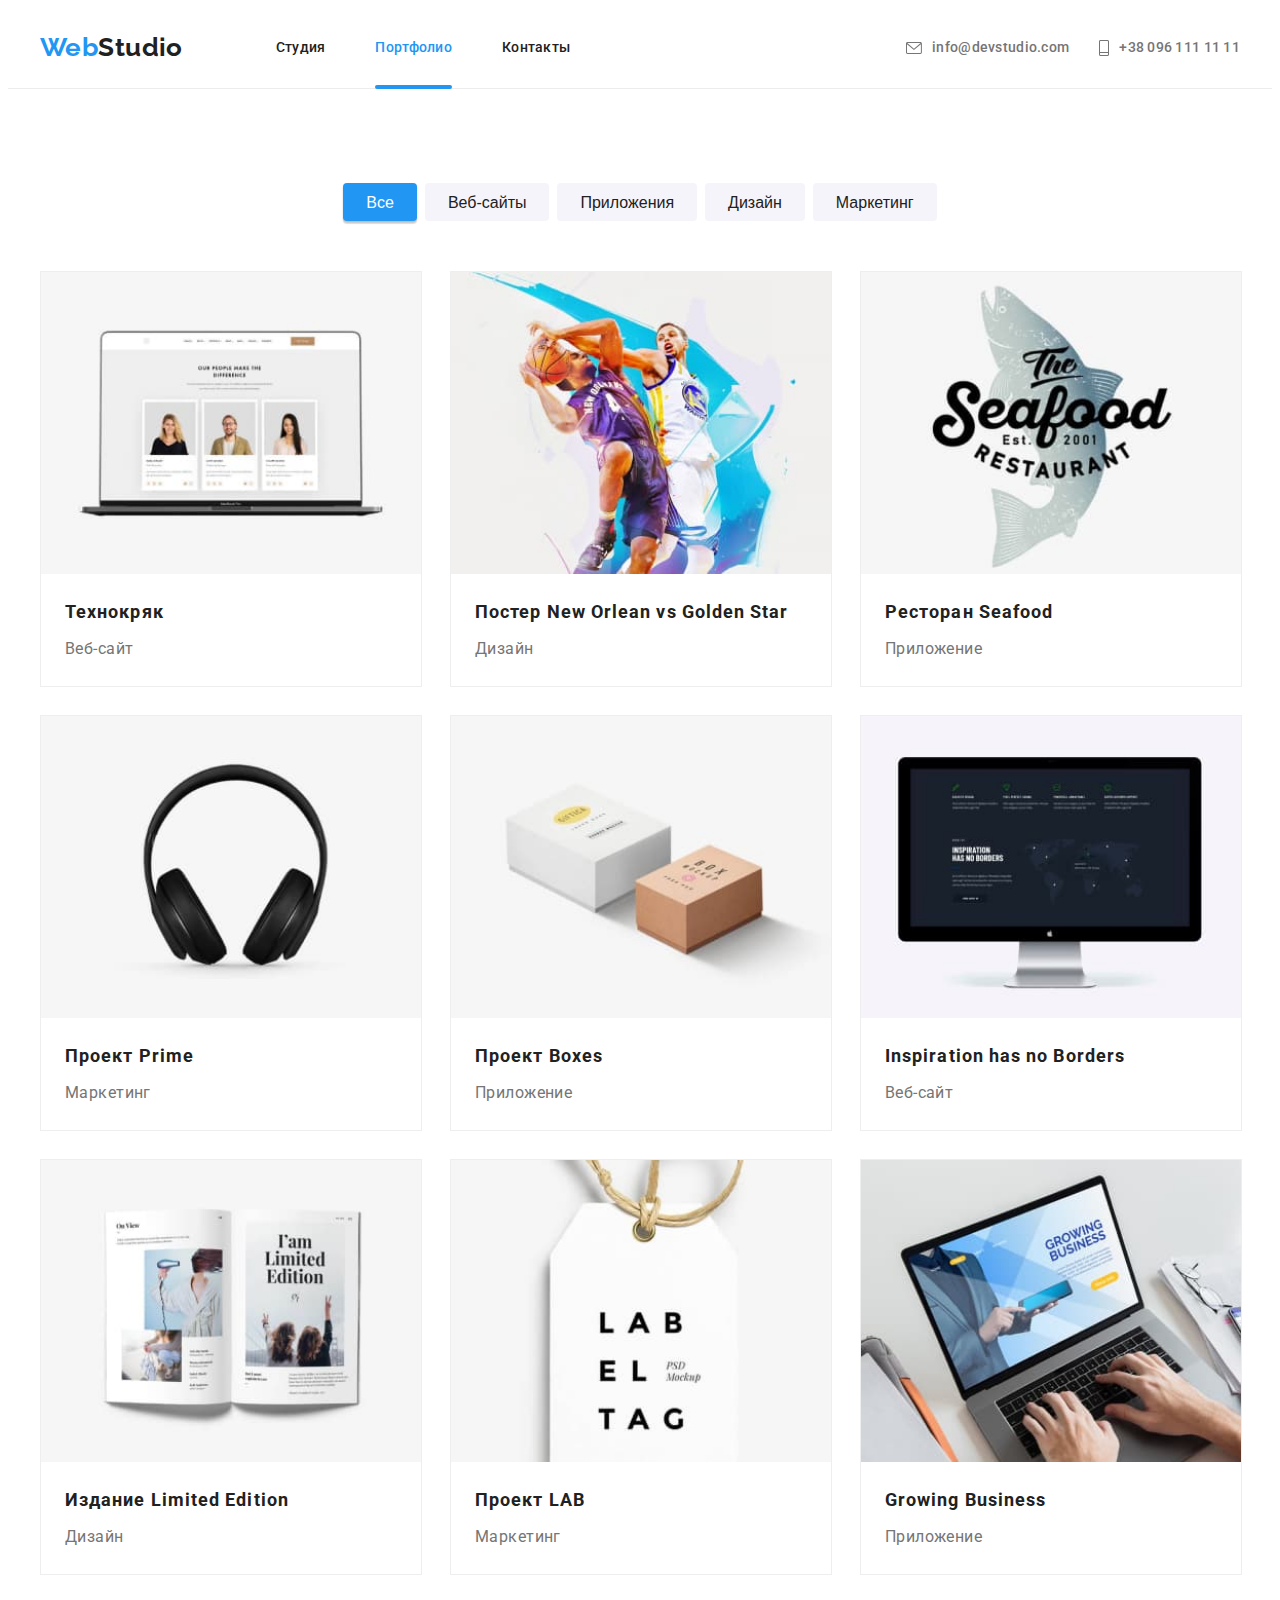
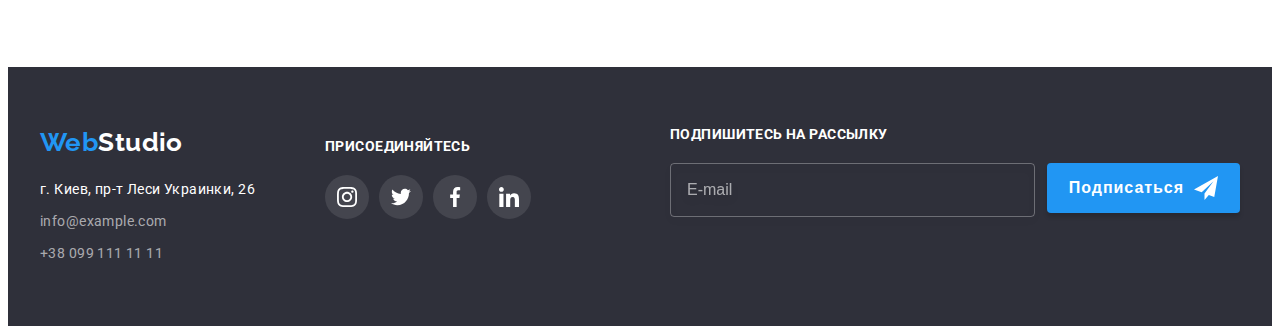
==== commit 0c4ee77a: "outline" ====
--- a/portfolio.html
+++ b/portfolio.html
@@ -65,7 +65,7 @@
               +38 096 111 11 11</a
             >
           </li>
-        </ul>  
+        </ul>
         <!--- Мобильное меню-->
         <button type="button" class="menu_open_btn">
           <svg class="menu_open_icon" width="40" height="40">
@@ -125,7 +125,6 @@
             </ul>
           </div>
         </div>
-      </div>
       </div>
     </header>
 
@@ -686,7 +685,7 @@
           </div>
         </div>
       </div>
-    </footer> 
+    </footer>
     <script src="./js/menu.js"></script>
   </body>
 </html>
--- a/css/main.min.css
+++ b/css/main.min.css
@@ -1 +1 @@
-p,h1,h2,h3,h4,h5,h6{margin:0}ul{margin:0;padding-left:0}button{cursor:pointer}.link{text-decoration:none}.list{list-style:none}img{display:block;max-width:100%;height:auto}:root{--accent-color: rgba(33, 150, 243, 1);--hero-footer-color: rgba(47, 48, 58, 1);--title-color: rgba(33, 33, 33, 1);--sec-title-color: rgba(33, 33, 33, 1);--paragraph-text: rgba(117, 117, 117, 1);--btn-hover-background: rgba(24, 140, 232, 1);--btn-text: rgba(255, 255, 255, 1);--btn-background: rgba(33, 150, 243, 1)}.visually-hidden{position:absolute;white-space:nowrap;width:1px;height:1px;overflow:hidden;border:0;padding:0;clip:rect(0 0 0 0);clip-path:inset(50%);margin:-1px}body{background-color:#fff;letter-spacing:.03em;font-size:14px;font-family:"Roboto","Verdana","Tahoma",sans-serif}.container{padding-left:15px;padding-right:15px;margin:0 auto}@media screen and (min-width: 480px){.container{max-width:480px;outline:1px dashed tomato}}@media screen and (min-width: 768px){.container{max-width:768px;outline:1px dashed #adff2f}}@media screen and (min-width: 1200px){.container{max-width:1200px;outline:1px dashed #8a2be2}}.section{padding:60px 0}@media screen and (min-width: 1200px){.section{padding:94px 0}}.logo{font-family:"Raleway","Verdana","Tahoma",sans-serif;color:var(--accent-color);font-weight:700;font-size:24px;line-height:1.17}.logo--header-accent{color:#212121}.logo--footer-accent{color:#fff}@media screen and (min-width: 1200px){.logo{font-size:26px;line-height:1.19}}.btn{display:flex;align-items:center;justify-content:center;min-width:200px;height:50px;color:var(--btn-text);background-color:var(--btn-background);font-weight:700;font-size:16px;line-height:1.88;letter-spacing:.06em;box-shadow:0px 4px 4px rgba(0,0,0,.15);border-radius:4px;border:1px solid rgba(0,0,0,0)}.link-current{position:relative}.link-current::after{content:"";position:absolute;bottom:-1px;left:0;width:100%;height:4px;border-radius:2px;background-color:var(--accent-color)}.soc-list{display:flex}.soc-list__item{margin-right:10px;width:44px;height:44px}.soc-list__item:last-child{margin-right:0}.soc-list__link{display:flex;width:100%;height:100%;align-items:center;justify-content:center;border-radius:50%;color:var(--btn-text);background-color:rgba(255,255,255,.1);transition-property:background-color;transition-duration:250ms;transition-timing-function:cubic-bezier(0.4, 0, 0.2, 1)}.soc-list__link:hover,.soc-list__link:focus{background-color:var(--accent-color)}.soc-list__icon{fill:currentColor}.soc-list__link--team{background-color:#fff;color:#afb1b8;transition-property:color,background-color;transition-duration:250ms;transition-timing-function:cubic-bezier(0.4, 0, 0.2, 1)}.soc-list__link--team:hover,.soc-list__link--team:focus{color:#fff}.backdrop{position:fixed;padding:40px;top:0;left:0;width:100%;height:100%;background-color:rgba(0,0,0,.2);transition:opacity 250ms linear,visibility 500ms linear}.page-header{width:100%;border-bottom:1px solid #ececec}.page-header .container{display:flex;align-items:center}.page-header .header__logo{margin-right:0;padding:16px 0 16px}@media screen and (min-width: 768px){.page-header .header__logo{margin-right:88px;padding:26px 0 26px}}@media screen and (min-width: 1200px){.page-header .header__logo{margin-right:93px;padding:24px 0 25px}}.header-nav{display:flex;align-items:center}.header-nav .link{display:block}.header-nav__item:not(:last-child){margin-right:50px}.header-nav__list{display:none}@media screen and (min-width: 768px){.header-nav__list{display:flex;align-items:center;color:#212121;font-weight:500;line-height:1.14;letter-spacing:.02em}}.header-nav__item .link{display:block;padding-top:32px;padding-bottom:32px;color:#212121}.header-nav__list .link-current{color:var(--accent-color)}.header-nav__list .link{transition-property:color;transition-duration:250ms;transition-timing-function:cubic-bezier(0.4, 0, 0.2, 1)}.header-nav__list .link:focus,.header-nav__list .link:hover{color:var(--accent-color)}.header-nav__list .link-current{color:var(--accent-color)}.header-nav__list .link{transition-property:color;transition-duration:250ms;transition-timing-function:cubic-bezier(0.4, 0, 0.2, 1)}.header-nav__list .link:focus,.header-nav__list .link:hover{color:var(--accent-color)}.header-contacts{display:none}@media screen and (min-width: 768px){.header-contacts{display:flex;flex-direction:column;margin-left:auto}}@media screen and (min-width: 768px)and (min-width: 1200px){.header-contacts{align-items:center;flex-direction:row}}.header-contacts__icon{margin-right:8px;fill:currentColor}@media screen and (min-width: 1200px){.header-contacts__icon{margin-right:10px}}.header-contacts__item:not(:last-child){margin-bottom:10px}@media screen and (min-width: 1200px){.header-contacts__item:not(:last-child){margin-right:30px;margin-bottom:0}}.header-contacts .link{display:flex;align-items:center;color:#757575;font-weight:500;font-size:12px;line-height:1.17;letter-spacing:.02em;transition-property:color;transition-duration:250ms;transition-timing-function:cubic-bezier(0.4, 0, 0.2, 1)}.header-contacts .link:visited{color:#757575}.header-contacts .link:focus,.header-contacts .link:hover{color:var(--accent-color)}@media screen and (min-width: 1200px){.header-contacts .link{padding-top:32px;padding-bottom:32px;align-items:center;line-height:1.14;font-size:14px}}.menu_open_btn{display:block;margin-left:auto;padding:0;border:none;background-color:rgba(0,0,0,0);transition-property:fill;transition-duration:250ms;transition-timing-function:cubic-bezier(0.4, 0, 0.2, 1)}.menu_open_btn:focus,.menu_open_btn:hover{fill:var(--accent-color)}@media screen and (min-width: 768px){.menu_open_btn{display:none}}.menu_close_btn{display:block;margin-left:auto;padding:0;border:none;background-color:rgba(0,0,0,0);transition-property:fill;transition-duration:250ms;transition-timing-function:cubic-bezier(0.4, 0, 0.2, 1)}.menu_close_btn:focus,.menu_close_btn:hover{fill:var(--accent-color)}.mobile-menu{display:flex;flex-direction:column;outline:1px solid green;position:fixed;background-color:#fff;top:0;left:0;width:100vw;height:100vh;z-index:2;padding:10px 15px 48px 40px;box-shadow:0px 4px 8px rgba(0,0,0,.04),0px 2px 4px rgba(0,0,0,.08),0px 1px 3px rgba(0,0,0,.16)}.mobile-menu-wrap{display:flex;flex-direction:column;overflow:auto;height:100%}.mobile-nav__item{font-weight:500;font-size:40px;line-height:1.76;letter-spacing:.02em}.mobile-nav__list .link{color:#212121}.mobile-nav__list .current{color:var(--accent-color)}.menu_close_btn:hover+.mobile-nav>.mobile-nav__list .current,.menu_close_btn:focus+.mobile-nav>.mobile-nav__list .current{color:#212121}.mobile-nav__item:not(:last-child){margin-bottom:32px}.mobile-contacts{margin-bottom:64px}.mobile-contacts__item:not(:last-child){margin-bottom:32px}.mobile-contacts__tel{font-weight:500;font-size:40px;line-height:1.76;letter-spacing:.02em;color:var(--accent-color)}@media screen and (max-width: 410px){.mobile-contacts__tel{font-size:26px;line-height:1.17;letter-spacing:.02em}}.mobile-contacts__email{font-weight:500;font-size:24px;line-height:1.17;letter-spacing:.02em;color:#757575}.mob-menu--bottom{margin-top:auto}.mobile-soc-list{display:flex}@media screen and (max-width: 415px){.mobile-soc-list{display:flex;flex-wrap:wrap}}.mobile-soc-list .link{font-weight:500;font-size:18px;line-height:1.22;letter-spacing:.02em;color:var(--accent-color)}.mobile-soc-list__item:not(:last-child){margin-right:10px;padding-right:10px;border-right:1px solid rgba(33,33,33,.2)}.hero{margin:0 auto;padding:118px 0;background-size:cover;background-color:#c4c4c4;background-image:linear-gradient(rgba(47, 48, 58, 0.4), rgba(47, 48, 58, 0.4)),url(../images/hero_mob.jpg);background-repeat:no-repeat;background-position:center}@media(min-device-pixel-ratio: 2),(-webkit-min-device-pixel-ratio: 2),(-o-min-device-pixel-ratio: 2/1),(min-resolution: 192dpi),(min-resolution: 2dppx){.hero{background-image:linear-gradient(rgba(47, 48, 58, 0.4), rgba(47, 48, 58, 0.4)),url("../images/hero_mob@2x.jpg")}}@media screen and (min-width: 768px){.hero{background-image:linear-gradient(rgba(47, 48, 58, 0.4), rgba(47, 48, 58, 0.4)),url(../images/hero_tabl.jpg);background-repeat:no-repeat}}@media screen and (min-width: 768px)and (min-device-pixel-ratio: 2),screen and (min-width: 768px)and (-webkit-min-device-pixel-ratio: 2),screen and (min-width: 768px)and (-o-min-device-pixel-ratio: 2/1),screen and (min-width: 768px)and (min-resolution: 192dpi),screen and (min-width: 768px)and (min-resolution: 2dppx){.hero{background-image:linear-gradient(rgba(47, 48, 58, 0.4), rgba(47, 48, 58, 0.4)),url("../images/hero_tabl@2x.jpg")}}@media screen and (min-width: 1200px){.hero{padding:200px 0;max-width:1600px;max-height:600px;background-image:linear-gradient(rgba(47, 48, 58, 0.4), rgba(47, 48, 58, 0.4)),url(../images/hero_desktop.jpg);background-repeat:no-repeat}}@media screen and (min-width: 1200px)and (min-device-pixel-ratio: 2),screen and (min-width: 1200px)and (-webkit-min-device-pixel-ratio: 2),screen and (min-width: 1200px)and (-o-min-device-pixel-ratio: 2/1),screen and (min-width: 1200px)and (min-resolution: 192dpi),screen and (min-width: 1200px)and (min-resolution: 2dppx){.hero{background-image:linear-gradient(rgba(47, 48, 58, 0.4), rgba(47, 48, 58, 0.4)),url("../images/hero_desktop@2x.jpg")}}.hero__title{max-width:360px;font-weight:900;font-size:26px;line-height:1.62;text-align:center;letter-spacing:.06em;text-transform:uppercase;margin:0 auto 30px;color:#fff}@media screen and (min-width: 1200px){.hero__title{max-width:696px;font-size:44px;line-height:1.36}}.hero__btn{transition-property:background-color;transition-duration:250ms;transition-timing-function:cubic-bezier(0.4, 0, 0.2, 1);margin:0 auto}.hero__btn:hover,.hero__btn:focus{background-color:var(--btn-hover-background)}.qualities-list{gap:30px;width:100%;display:flex;flex-wrap:wrap}.qualities-list__icon{display:flex;width:100%;height:120px;margin-bottom:30px;background-color:#f5f4fa;border-radius:4px;justify-content:center;align-items:center}.qualities-list__title{margin-bottom:10px;color:var(--sec-title-color);font-size:14px;line-height:1.14;text-align:center;text-transform:uppercase}.qualities-list__text{color:var(--paragraph-text);line-height:1.71}@media screen and (min-width: 768px){.qualities-list__item{flex-basis:calc((100% - 30px)/2)}.qualities-list__title{text-align:start}}@media screen and (min-width: 1200px){.qualities-list__item{flex-basis:calc((100% - 90px)/4)}}@media screen and (max-width: 1199px){.dealing{display:none}}@media screen and (min-width: 1200px){.dealing{padding-top:0}.dealing__title{margin-bottom:50px;font-size:36px;line-height:1.17;text-align:center;color:var(--title-color)}}.dealing .dealing-list{display:flex;margin:-15px}.dealing .dealing-list__item{flex-basis:calc((100% - 90px)/3);margin:15px;position:relative}.dealing .dealing-list__overlay{position:absolute;display:flex;bottom:0;width:100%;height:70px;align-items:center;justify-content:center;background-color:rgba(47,48,58,.8)}.dealing .dealing-list__text{font-weight:700;line-height:1.14;text-transform:uppercase;color:#fff}.team{background-color:#f5f4fa}.team__title{color:var(--sec-title-color);font-size:28px;line-height:1.18;text-align:center;letter-spacing:.03em;margin-bottom:30px}@media screen and (min-width: 1200px){.team__title{font-size:36px;line-height:1.17;text-align:center;margin-bottom:50px}}.team-list{gap:30px;width:100%;display:flex;flex-wrap:wrap}.team-list__item{background-color:#fff;padding-bottom:24px;box-shadow:0px 1px 3px rgba(0,0,0,.12),0px 1px 1px rgba(0,0,0,.14),0px 2px 1px rgba(0,0,0,.2);border-radius:0px 0px 4px 4px;outline:1px solid orange}.team-list__img{margin-bottom:30px}.team-list__title{color:var(--sec-title-color);font-weight:500;font-size:16px;line-height:1.19;text-align:center;margin-bottom:10px}.team-list__text{color:var(--paragraph-text);font-size:16px;line-height:1.19;margin-bottom:16px;text-align:center}@media screen and (min-width: 768px){.team-list__item{flex-basis:calc((100% - 30px)/2)}}@media screen and (min-width: 1200px){.team-list__item{flex-wrap:nowrap;flex-basis:calc((100% - 90px)/4);padding-bottom:30px}}.team__soc-block .soc-list{justify-content:center}.clients{background-color:#fff}.clients-title{margin-bottom:30px;font-size:28px;line-height:1.18;text-align:center;color:var(--title-color)}@media screen and (min-width: 1200px){.clients-title{margin-bottom:50px;font-size:36px;line-height:1.17}}.clients-list{gap:30px;width:100%;display:flex;flex-wrap:wrap}.clients-list__item{display:flex;flex-basis:calc((100% - 30px)/2);background-color:#fff}@media screen and (min-width: 768px){.clients-list__item{flex-basis:calc((100% - 60px)/3)}}@media screen and (min-width: 1200px){.clients-list__item{flex-basis:calc((100% - 150px)/6)}}.clients-list__icon{fill:currentColor;border-color:currentColor}.clients-list__link{transition-property:color,border-color;transition-duration:250ms;transition-timing-function:cubic-bezier(0.4, 0, 0.2, 1);display:flex;height:92px;color:#afb1b8;width:100%;justify-content:center;align-items:center;border-radius:4px;border:1px solid #afb1b8;outline:rgba(0,0,0,0)}.clients-list__link:hover,.clients-list__link:focus{color:var(--accent-color);border-color:var(--accent-color)}.footer-page{background-color:var(--hero-footer-color);margin:0 auto;padding:60px 0}.footer-page__blocks{outline:1px solid green;display:flex;flex-direction:column;align-items:center}@media screen and (min-width: 1200px){.footer-page__blocks{flex-direction:row;align-items:baseline}}@media screen and (min-width: 768px){.footer-page__tab-block{display:flex;outline:1px solid #ff0;margin-bottom:60px;align-items:baseline}}@media screen and (min-width: 1200px){.footer-page__tab-block{margin-right:auto;margin-bottom:auto}}.footer-address-block__logo{margin-bottom:20px}.footer-block__address{outline:1px solid red;margin-bottom:60px;display:flex;flex-direction:column;align-items:center}@media screen and (min-width: 768px){.footer-block__address{margin-bottom:0;margin-right:165px}}@media screen and (min-width: 768px)and (min-width: 1200px){.footer-block__address{margin-right:70px;align-items:flex-start}}.footer-contacts{display:flex;flex-direction:column;align-items:center}@media screen and (min-width: 1200px){.footer-contacts{align-items:flex-start}}.footer-contacts__item:not(:last-child){margin-bottom:8px}.footer-contacts__adress{color:#fff;font-style:normal;line-height:1.71;transition-property:color;transition-duration:250ms;transition-timing-function:cubic-bezier(0.4, 0, 0.2, 1)}.footer-contacts__adress:hover,.footer-contacts__adress:focus{color:var(--accent-color)}.footer-contacts__email,.footer-contacts__tel{color:rgba(255,255,255,.6);font-style:normal;line-height:1.71;transition-property:color;transition-duration:250ms;transition-timing-function:cubic-bezier(0.4, 0, 0.2, 1)}.footer-contacts__email:hover,.footer-contacts__email:focus,.footer-contacts__tel:hover,.footer-contacts__tel:focus{color:var(--accent-color)}.footer-block__social{margin-bottom:60px;outline:1px solid red}@media screen and (min-width: 768px){.footer-block__social{margin-bottom:0}}@media screen and (min-width: 1200px){.footer-mailing__field{display:flex}}.footer-block__title{text-align:center;margin-bottom:20px;color:#fff;font-weight:700;line-height:1.14;text-transform:uppercase}@media screen and (min-width: 1200px){.footer-block__title{text-align:start}}.footer-block__mailing{outline:1px solid red;width:100%}@media screen and (min-width: 768px){.footer-block__mailing{max-width:450px}}@media screen and (min-width: 1200px){.footer-block__mailing{max-width:570px}}.footer-mailing__text{text-align:center;margin-bottom:20px;font-weight:700;line-height:1.14;text-transform:uppercase;color:var(--btn-text)}@media screen and (min-width: 1200px){.footer-mailing__text{text-align:start}}.footer-mailing__imput{padding-left:16px;margin-bottom:20px;width:100%;height:50px;line-height:1.25;font-size:16px;border:1px solid rgba(255,255,255,.3);filter:drop-shadow(0px 4px 4px rgba(0, 0, 0, 0.15));border-radius:4px;background-color:rgba(0,0,0,0);color:rgba(255,255,255,.6);outline:rgba(0,0,0,0);transition-property:border-color;transition-duration:250ms;transition-timing-function:cubic-bezier(0.4, 0, 0.2, 1)}.footer-mailing__imput:focus{color:#fff;border-color:#fff}.footer-mailing__imput::placeholder{font-size:16px;line-height:1.25;color:rgba(255,255,255,.6)}@media screen and (min-width: 1200px){.footer-mailing__imput{width:358px;margin-bottom:0;margin-right:12px}}.footer-mailing__btn{margin:0 auto;outline:1px solid rgba(0,0,0,0)}.footer-mailing__icon{margin-left:10px}.examples-filter{display:flex;flex-wrap:wrap;row-gap:15px;column-gap:8px;margin-bottom:40px}@media screen and (min-width: 768px){.examples-filter{margin-bottom:30px;justify-content:center}}@media screen and (min-width: 1200px){.examples-filter{margin-bottom:50px}}.examples-filter__btn{display:inline-block;padding:6px 22px;height:38px;color:#212121;background-color:#f5f4fa;border-radius:4px;border:1px solid rgba(0,0,0,0);font-weight:500;font-size:16px;line-height:1.62;text-align:center;transition-property:color,background-color,box-shadow;transition-duration:250ms;transition-timing-function:cubic-bezier(0.4, 0, 0.2, 1)}.examples-filter__btn:hover,.examples-filter__btn:focus{color:var(--btn-text);background-color:var(--btn-background);box-shadow:0 2px 2px 0 rgba(0,0,0,.12),0 1px 2px 0 rgba(0,0,0,.08),0 3px 1px 0 rgba(0,0,0,.1)}.examples-filter--first-btn{color:var(--btn-text);background-color:var(--btn-background);box-shadow:0px 3px 1px rgba(0,0,0,.1),0px 1px 2px rgba(0,0,0,.08),0px 2px 2px rgba(0,0,0,.12);border-radius:4px}.examples-list{display:flex;flex-wrap:wrap;gap:30px;width:100%}@media screen and (min-width: 768px){.examples-list__item{flex-basis:calc((100% - 30px)/2)}}@media screen and (min-width: 1200px){.examples-list__item{flex-basis:calc((100% - 60px)/3)}}.examples-list__link{display:block;width:100%;height:100%;border:1px solid #eee;transition-property:box-shadow;transition-duration:250ms;transition-timing-function:cubic-bezier(0.4, 0, 0.2, 1)}.examples-list__link:hover,.examples-list__link:focus{box-shadow:0px 1px 1px rgba(0,0,0,.12),0px 4px 4px rgba(0,0,0,.06),1px 4px 6px rgba(0,0,0,.16)}.examples-list__wrap{overflow:hidden;position:relative}.examples-list__overlay{position:absolute;top:0;height:100%;display:flex;padding:0 24px;align-items:center;background-color:rgba(33,150,243,.9);transform:translateY(101%);transition-property:transform;transition-duration:250ms;transition-timing-function:cubic-bezier(0.4, 0, 0.2, 1)}.examples-list__link:hover .examples-list__overlay,.examples-list__link:focus .examples-list__overlay{transform:translateY(0)}.examples-list__wrap-text{font-size:18px;line-height:1.56;color:#fff;letter-spacing:.03em}.examples-list__content{padding:20px 24px}.examples-list__title{margin-bottom:4px;color:var(--sec-title-color);font-size:18px;line-height:2;letter-spacing:.06em}.examples-list__text{color:var(--paragraph-text);font-size:16px;line-height:1.88}.modal{position:absolute;padding:40px;width:528px;min-height:581px;top:50%;left:50%;transform:translate(-50%, -50%) scale(1) rotate(0);background-color:#fff;box-shadow:0px 1px 3px rgba(0,0,0,.12),0px 1px 1px rgba(0,0,0,.14),0px 2px 1px rgba(0,0,0,.2);border-radius:4px;transition:transform 300ms linear}.backdrop.is-hidden .modal{transform:translate(-50%, -100%) scale(0) rotate(180deg)}.modal__close-btn{position:absolute;display:flex;width:30px;height:30px;top:8px;right:8px;align-items:center;justify-content:center;border:1px solid rgba(0,0,0,.1);border-radius:50%;background-color:rgba(0,0,0,0);transition-property:fill;transition-duration:250ms;transition-timing-function:cubic-bezier(0.4, 0, 0.2, 1)}.modal__close-btn:focus,.modal__close-btn:hover{fill:var(--accent-color)}.is-hidden{opacity:0;visibility:hidden;pointer-events:none}.modal-form{display:flex;flex-direction:column}.modal-form__title{margin-bottom:12px;font-weight:700;font-size:20px;line-height:1.05;text-align:center;color:var(--title-color)}.modal-form__input{padding-left:42px;width:100%;height:40px;border:1px solid rgba(33,33,33,.2);border-radius:4px;transition-property:border-color;transition-duration:250ms;transition-timing-function:cubic-bezier(0.4, 0, 0.2, 1)}.modal-form__input:focus{border-color:var(--accent-color);outline:rgba(0,0,0,0)}.modal-form__label{margin-bottom:4px;font-weight:400;font-size:12px;line-height:1.17;letter-spacing:.01em;color:#757575}.modal-form__input-wrap{position:relative;margin-bottom:10px}.modal-form__icon{position:absolute;left:12px;top:50%;transform:translateY(-50%);transition-property:fill;transition-duration:250ms;transition-timing-function:cubic-bezier(0.4, 0, 0.2, 1)}.modal-form__input:focus+.modal-form__icon{fill:var(--accent-color)}.modal-form__comment-area{padding:12px 16px;margin-bottom:20px;width:100%;height:120px;border:1px solid rgba(33,33,33,.2);border-radius:4px;resize:none;transition-property:border-color;transition-duration:250ms;transition-timing-function:cubic-bezier(0.4, 0, 0.2, 1)}.modal-form__comment-area::placeholder{font-size:12px;line-height:1.17;letter-spacing:.01em;color:rgba(117,117,117,.5)}.modal-form__comment-area:focus{border-color:var(--accent-color);outline:rgba(0,0,0,0)}.checkbox__field{margin-bottom:30px;text-align:center}.checkbox__link{color:var(--accent-color)}.checkbox__text{display:flex;justify-content:center;align-items:center;line-height:1.71;color:#757575}.checkbox__input{display:flex;align-items:center;justify-content:center;margin-right:7px;width:16px;height:15px;border-radius:2px;border:2px solid #212121;transition-property:border-color;transition-duration:250ms;transition-timing-function:cubic-bezier(0.4, 0, 0.2, 1)}.checkbox__check:focus+.checkbox__text>.checkbox__input{border-color:var(--accent-color)}.checkbox__check:checked+.checkbox__text .checkbox__input{background-color:var(--accent-color);border:none}.checkbox__icon{fill:rgba(0,0,0,0)}.checkbox__check:checked+.checkbox__text .checkbox__icon{fill:var(--btn-text)}.modal__submit-btn{transition-property:background-color;transition-duration:250ms;transition-timing-function:cubic-bezier(0.4, 0, 0.2, 1);margin:0 auto}.modal__submit-btn:focus,.modal__submit-btn:hover{background-color:var(--btn-hover-background);outline:rgba(0,0,0,0)}/*# sourceMappingURL=main.min.css.map */+p,h1,h2,h3,h4,h5,h6{margin:0}ul{margin:0;padding-left:0}button{cursor:pointer}.link{text-decoration:none}.list{list-style:none}img{display:block;max-width:100%;height:auto}:root{--accent-color: rgba(33, 150, 243, 1);--hero-footer-color: rgba(47, 48, 58, 1);--title-color: rgba(33, 33, 33, 1);--sec-title-color: rgba(33, 33, 33, 1);--paragraph-text: rgba(117, 117, 117, 1);--btn-hover-background: rgba(24, 140, 232, 1);--btn-text: rgba(255, 255, 255, 1);--btn-background: rgba(33, 150, 243, 1)}.visually-hidden{position:absolute;white-space:nowrap;width:1px;height:1px;overflow:hidden;border:0;padding:0;clip:rect(0 0 0 0);clip-path:inset(50%);margin:-1px}body{background-color:#fff;letter-spacing:.03em;font-size:14px;font-family:"Roboto","Verdana","Tahoma",sans-serif}body.no-scroll{overflow:hidden}body.modal-open{overflow:hidden}.container{padding-left:15px;padding-right:15px;margin:0 auto}@media screen and (min-width: 480px){.container{max-width:480px}}@media screen and (min-width: 768px){.container{max-width:768px}}@media screen and (min-width: 1200px){.container{max-width:1200px}}.section{padding:60px 0}@media screen and (min-width: 1200px){.section{padding:94px 0}}.logo{font-family:"Raleway","Verdana","Tahoma",sans-serif;color:var(--accent-color);font-weight:700;font-size:24px;line-height:1.17}.logo--header-accent{color:#212121}.logo--footer-accent{color:#fff}@media screen and (min-width: 1200px){.logo{font-size:26px;line-height:1.19}}.btn{display:flex;align-items:center;justify-content:center;width:200px;height:50px;color:var(--btn-text);background-color:var(--btn-background);font-weight:700;font-size:16px;line-height:1.88;letter-spacing:.06em;box-shadow:0px 4px 4px rgba(0,0,0,.15);border-radius:4px;border:1px solid rgba(0,0,0,0)}.link-current{position:relative}.link-current::after{content:"";position:absolute;bottom:-1px;left:0;width:100%;height:4px;border-radius:2px;background-color:var(--accent-color)}.soc-list{display:flex}.soc-list__item{margin-right:10px;width:44px;height:44px}.soc-list__item:last-child{margin-right:0}.soc-list__link{display:flex;width:100%;height:100%;align-items:center;justify-content:center;border-radius:50%;color:var(--btn-text);background-color:rgba(255,255,255,.1);transition-property:background-color;transition-duration:250ms;transition-timing-function:cubic-bezier(0.4, 0, 0.2, 1)}.soc-list__link:hover,.soc-list__link:focus{background-color:var(--accent-color)}.soc-list__icon{fill:currentColor}.soc-list__link--team{background-color:#fff;color:#afb1b8;transition-property:color,background-color;transition-duration:250ms;transition-timing-function:cubic-bezier(0.4, 0, 0.2, 1)}.soc-list__link--team:hover,.soc-list__link--team:focus{color:#fff}.backdrop{position:fixed;padding:40px;top:0;left:0;width:100%;height:100%;background-color:rgba(0,0,0,.2);transition:opacity 250ms linear,visibility 500ms linear;overflow-y:scroll}@media screen and (min-width: 768px){.backdrop{padding:93px 15px}}@media screen and (min-width: 768px){.backdrop{padding:208px 159px}}.page-header{width:100%;border-bottom:1px solid #ececec}.page-header .container{display:flex;align-items:center}.page-header .header__logo{margin-right:0;padding:16px 0 16px}@media screen and (min-width: 768px){.page-header .header__logo{margin-right:88px;padding:26px 0 26px}}@media screen and (min-width: 1200px){.page-header .header__logo{margin-right:93px;padding:24px 0 25px}}.header-nav{display:flex;align-items:center}.header-nav .link{display:block}.header-nav__item:not(:last-child){margin-right:50px}.header-nav__list{display:none}@media screen and (min-width: 768px){.header-nav__list{display:flex;align-items:center;color:#212121;font-weight:500;line-height:1.14;letter-spacing:.02em}}.header-nav__item .link{display:block;padding-top:32px;padding-bottom:32px;color:#212121}.header-nav__list .link-current{color:var(--accent-color)}.header-nav__list .link{transition-property:color;transition-duration:250ms;transition-timing-function:cubic-bezier(0.4, 0, 0.2, 1)}.header-nav__list .link:focus,.header-nav__list .link:hover{color:var(--accent-color)}.header-nav__list .link-current{color:var(--accent-color)}.header-nav__list .link{transition-property:color;transition-duration:250ms;transition-timing-function:cubic-bezier(0.4, 0, 0.2, 1)}.header-nav__list .link:focus,.header-nav__list .link:hover{color:var(--accent-color)}.header-contacts{display:none}@media screen and (min-width: 768px){.header-contacts{display:flex;flex-direction:column;margin-left:auto}}@media screen and (min-width: 768px)and (min-width: 1200px){.header-contacts{align-items:center;flex-direction:row}}.header-contacts__icon{margin-right:8px;fill:currentColor}@media screen and (min-width: 1200px){.header-contacts__icon{margin-right:10px}}.header-contacts__item:not(:last-child){margin-bottom:10px}@media screen and (min-width: 1200px){.header-contacts__item:not(:last-child){margin-right:30px;margin-bottom:0}}.header-contacts .link{display:flex;align-items:center;color:#757575;font-weight:500;font-size:12px;line-height:1.17;letter-spacing:.02em;transition-property:color;transition-duration:250ms;transition-timing-function:cubic-bezier(0.4, 0, 0.2, 1)}.header-contacts .link:visited{color:#757575}.header-contacts .link:focus,.header-contacts .link:hover{color:var(--accent-color)}@media screen and (min-width: 1200px){.header-contacts .link{padding-top:32px;padding-bottom:32px;align-items:center;line-height:1.14;font-size:14px}}.menu_open_btn{display:block;margin-left:auto;padding:0;border:none;background-color:rgba(0,0,0,0);transition-property:fill;transition-duration:250ms;transition-timing-function:cubic-bezier(0.4, 0, 0.2, 1)}.menu_open_btn:focus,.menu_open_btn:hover{fill:var(--accent-color)}@media screen and (min-width: 768px){.menu_open_btn{display:none}}.menu_close_btn{display:block;margin-left:auto;padding:0;border:none;background-color:rgba(0,0,0,0);transition-property:fill;transition-duration:250ms;transition-timing-function:cubic-bezier(0.4, 0, 0.2, 1)}.menu_close_btn:focus,.menu_close_btn:hover{fill:var(--accent-color)}.mobile-menu{display:flex;flex-direction:column;outline:1px solid green;position:fixed;background-color:#fff;top:0;left:0;width:100vw;height:100vh;z-index:2;padding:10px 15px 48px 40px;box-shadow:0px 4px 8px rgba(0,0,0,.04),0px 2px 4px rgba(0,0,0,.08),0px 1px 3px rgba(0,0,0,.16)}@media screen and (max-height: 560px){.mobile-menu{overflow-y:scroll}}@media screen and (max-height: 560px){.mobile-menu{padding:10px 15px 65px 40px}}.mobile-menu-wrap{display:flex;flex-direction:column;overflow:auto;height:100%}.mobile-nav__item{font-weight:500;font-size:40px;line-height:1.76;letter-spacing:.02em}.mobile-nav__list .link{color:#212121}.mobile-nav__list .current{color:var(--accent-color)}.menu_close_btn:hover+.mobile-nav>.mobile-nav__list .current,.menu_close_btn:focus+.mobile-nav>.mobile-nav__list .current{color:#212121}.mobile-nav__item:not(:last-child){margin-bottom:32px}.mobile-contacts{margin-bottom:64px}.mobile-contacts__item:not(:last-child){margin-bottom:32px}.mobile-contacts__tel{font-weight:500;font-size:40px;line-height:1.76;letter-spacing:.02em;color:var(--accent-color)}@media screen and (max-width: 410px){.mobile-contacts__tel{font-size:26px;line-height:1.17;letter-spacing:.02em}}.mobile-contacts__email{font-weight:500;font-size:24px;line-height:1.17;letter-spacing:.02em;color:#757575}.mob-menu--bottom{margin-top:auto}.mobile-soc-list{display:flex}@media screen and (max-width: 415px){.mobile-soc-list{display:flex;flex-wrap:wrap}}.mobile-soc-list .link{font-weight:500;font-size:18px;line-height:1.22;letter-spacing:.02em;color:var(--accent-color)}.mobile-soc-list__item:not(:last-child){margin-right:10px;padding-right:10px;border-right:1px solid rgba(33,33,33,.2)}.hero{margin:0 auto;padding:118px 0;background-size:cover;background-color:#c4c4c4;background-image:linear-gradient(rgba(47, 48, 58, 0.4), rgba(47, 48, 58, 0.4)),url(../images/hero_mob.jpg);background-repeat:no-repeat;background-position:center}@media(min-device-pixel-ratio: 2),(-webkit-min-device-pixel-ratio: 2),(-o-min-device-pixel-ratio: 2/1),(min-resolution: 192dpi),(min-resolution: 2dppx){.hero{background-image:linear-gradient(rgba(47, 48, 58, 0.4), rgba(47, 48, 58, 0.4)),url("../images/hero_mob@2x.jpg")}}@media screen and (min-width: 768px){.hero{background-image:linear-gradient(rgba(47, 48, 58, 0.4), rgba(47, 48, 58, 0.4)),url(../images/hero_tabl.jpg);background-repeat:no-repeat}}@media screen and (min-width: 768px)and (min-device-pixel-ratio: 2),screen and (min-width: 768px)and (-webkit-min-device-pixel-ratio: 2),screen and (min-width: 768px)and (-o-min-device-pixel-ratio: 2/1),screen and (min-width: 768px)and (min-resolution: 192dpi),screen and (min-width: 768px)and (min-resolution: 2dppx){.hero{background-image:linear-gradient(rgba(47, 48, 58, 0.4), rgba(47, 48, 58, 0.4)),url("../images/hero_tabl@2x.jpg")}}@media screen and (min-width: 1200px){.hero{padding:200px 0;max-width:1600px;max-height:600px;background-image:linear-gradient(rgba(47, 48, 58, 0.4), rgba(47, 48, 58, 0.4)),url(../images/hero_desktop.jpg);background-repeat:no-repeat}}@media screen and (min-width: 1200px)and (min-device-pixel-ratio: 2),screen and (min-width: 1200px)and (-webkit-min-device-pixel-ratio: 2),screen and (min-width: 1200px)and (-o-min-device-pixel-ratio: 2/1),screen and (min-width: 1200px)and (min-resolution: 192dpi),screen and (min-width: 1200px)and (min-resolution: 2dppx){.hero{background-image:linear-gradient(rgba(47, 48, 58, 0.4), rgba(47, 48, 58, 0.4)),url("../images/hero_desktop@2x.jpg")}}.hero__title{max-width:360px;font-weight:900;font-size:26px;line-height:1.62;text-align:center;letter-spacing:.06em;text-transform:uppercase;margin:0 auto 30px;color:#fff}@media screen and (min-width: 1200px){.hero__title{max-width:696px;font-size:44px;line-height:1.36}}.hero__btn{transition-property:background-color;transition-duration:250ms;transition-timing-function:cubic-bezier(0.4, 0, 0.2, 1);margin:0 auto}.hero__btn:hover,.hero__btn:focus{background-color:var(--btn-hover-background)}.qualities-list{gap:30px;width:100%;display:flex;flex-wrap:wrap}.qualities-list__icon{display:flex;width:100%;height:120px;margin-bottom:30px;background-color:#f5f4fa;border-radius:4px;justify-content:center;align-items:center}.qualities-list__title{margin-bottom:10px;color:var(--sec-title-color);font-size:14px;line-height:1.14;text-align:center;text-transform:uppercase}.qualities-list__text{color:var(--paragraph-text);line-height:1.71}@media screen and (min-width: 768px){.qualities-list__item{flex-basis:calc((100% - 30px)/2)}.qualities-list__title{text-align:start}}@media screen and (min-width: 1200px){.qualities-list__item{flex-basis:calc((100% - 90px)/4)}}@media screen and (max-width: 1199px){.dealing{display:none}}@media screen and (min-width: 1200px){.dealing{padding-top:0}.dealing__title{margin-bottom:50px;font-size:36px;line-height:1.17;text-align:center;color:var(--title-color)}}.dealing .dealing-list{display:flex;margin:-15px}.dealing .dealing-list__item{flex-basis:calc((100% - 90px)/3);margin:15px;position:relative}.dealing .dealing-list__overlay{position:absolute;display:flex;bottom:0;width:100%;height:70px;align-items:center;justify-content:center;background-color:rgba(47,48,58,.8)}.dealing .dealing-list__text{font-weight:700;line-height:1.14;text-transform:uppercase;color:#fff}.team{background-color:#f5f4fa}.team__title{color:var(--sec-title-color);font-size:28px;line-height:1.18;text-align:center;letter-spacing:.03em;margin-bottom:30px}@media screen and (min-width: 1200px){.team__title{font-size:36px;line-height:1.17;text-align:center;margin-bottom:50px}}.team-list{gap:30px;width:100%;display:flex;flex-wrap:wrap}.team-list__item{background-color:#fff;padding-bottom:24px;box-shadow:0px 1px 3px rgba(0,0,0,.12),0px 1px 1px rgba(0,0,0,.14),0px 2px 1px rgba(0,0,0,.2);border-radius:0px 0px 4px 4px}.team-list__img{margin-bottom:30px}.team-list__title{color:var(--sec-title-color);font-weight:500;font-size:16px;line-height:1.19;text-align:center;margin-bottom:10px}.team-list__text{color:var(--paragraph-text);font-size:16px;line-height:1.19;margin-bottom:16px;text-align:center}@media screen and (min-width: 768px){.team-list__item{flex-basis:calc((100% - 30px)/2)}}@media screen and (min-width: 1200px){.team-list__item{flex-wrap:nowrap;flex-basis:calc((100% - 90px)/4);padding-bottom:30px}}.team__soc-block .soc-list{justify-content:center}.clients{background-color:#fff}.clients-title{margin-bottom:30px;font-size:28px;line-height:1.18;text-align:center;color:var(--title-color)}@media screen and (min-width: 1200px){.clients-title{margin-bottom:50px;font-size:36px;line-height:1.17}}.clients-list{gap:30px;width:100%;display:flex;flex-wrap:wrap}.clients-list__item{display:flex;flex-basis:calc((100% - 30px)/2);background-color:#fff}@media screen and (min-width: 768px){.clients-list__item{flex-basis:calc((100% - 60px)/3)}}@media screen and (min-width: 1200px){.clients-list__item{flex-basis:calc((100% - 150px)/6)}}.clients-list__icon{fill:currentColor;border-color:currentColor}.clients-list__link{transition-property:color,border-color;transition-duration:250ms;transition-timing-function:cubic-bezier(0.4, 0, 0.2, 1);display:flex;height:92px;color:#afb1b8;width:100%;justify-content:center;align-items:center;border-radius:4px;border:1px solid #afb1b8;outline:rgba(0,0,0,0)}.clients-list__link:hover,.clients-list__link:focus{color:var(--accent-color);border-color:var(--accent-color)}.footer-page{background-color:var(--hero-footer-color);margin:0 auto;padding:60px 0}.footer-page__blocks{display:flex;flex-direction:column;align-items:center}@media screen and (min-width: 1200px){.footer-page__blocks{flex-direction:row;align-items:baseline}}@media screen and (min-width: 768px){.footer-page__tab-block{display:flex;margin-bottom:60px;align-items:baseline}}@media screen and (min-width: 1200px){.footer-page__tab-block{margin-right:auto;margin-bottom:auto}}@media screen and (min-width: 1200px){.footer-ad-wrap{display:flex;align-items:baseline}}.footer-address-block__logo{margin-bottom:20px}.footer-block__address{margin-bottom:60px;display:flex;flex-direction:column;align-items:center}@media screen and (min-width: 768px){.footer-block__address{margin-bottom:0;margin-right:165px}}@media screen and (min-width: 1200px){.footer-block__address{margin-right:70px;align-items:flex-start}}.footer-contacts{display:flex;flex-direction:column;align-items:center}@media screen and (min-width: 1200px){.footer-contacts{align-items:flex-start}}.footer-contacts__item:not(:last-child){margin-bottom:8px}.footer-contacts__adress{color:#fff;font-style:normal;line-height:1.71;transition-property:color;transition-duration:250ms;transition-timing-function:cubic-bezier(0.4, 0, 0.2, 1)}.footer-contacts__adress:hover,.footer-contacts__adress:focus{color:var(--accent-color)}.footer-contacts__email,.footer-contacts__tel{color:rgba(255,255,255,.6);font-style:normal;line-height:1.71;transition-property:color;transition-duration:250ms;transition-timing-function:cubic-bezier(0.4, 0, 0.2, 1)}.footer-contacts__email:hover,.footer-contacts__email:focus,.footer-contacts__tel:hover,.footer-contacts__tel:focus{color:var(--accent-color)}.footer-block__social{margin-bottom:60px}@media screen and (min-width: 768px){.footer-block__social{margin-bottom:0}}@media screen and (min-width: 1200px){.footer-mailing__field{display:flex}}.footer-block__title{text-align:center;margin-bottom:20px;color:#fff;font-weight:700;line-height:1.14;text-transform:uppercase}@media screen and (min-width: 1200px){.footer-block__title{text-align:start}}.footer-block__mailing{width:100%}@media screen and (min-width: 768px){.footer-block__mailing{max-width:450px}}@media screen and (min-width: 1200px){.footer-block__mailing{max-width:570px}}.footer-mailing__text{text-align:center;margin-bottom:20px;font-weight:700;line-height:1.14;text-transform:uppercase;color:var(--btn-text)}@media screen and (min-width: 1200px){.footer-mailing__text{text-align:start}}.footer-mailing__imput{padding-left:16px;margin-bottom:20px;width:100%;height:50px;line-height:1.25;font-size:16px;border:1px solid rgba(255,255,255,.3);filter:drop-shadow(0px 4px 4px rgba(0, 0, 0, 0.15));border-radius:4px;background-color:rgba(0,0,0,0);color:rgba(255,255,255,.6);outline:rgba(0,0,0,0);transition-property:border-color;transition-duration:250ms;transition-timing-function:cubic-bezier(0.4, 0, 0.2, 1)}.footer-mailing__imput:focus{color:#fff;border-color:#fff}.footer-mailing__imput::placeholder{font-size:16px;line-height:1.25;color:rgba(255,255,255,.6)}@media screen and (min-width: 1200px){.footer-mailing__imput{width:358px;margin-bottom:0;margin-right:12px}}.footer-mailing__btn{margin:0 auto;outline:1px solid rgba(0,0,0,0)}.footer-mailing__icon{margin-left:10px}.examples-filter{display:flex;flex-wrap:wrap;row-gap:15px;column-gap:8px;margin-bottom:40px}@media screen and (min-width: 768px){.examples-filter{margin-bottom:30px;justify-content:center}}@media screen and (min-width: 1200px){.examples-filter{margin-bottom:50px}}.examples-filter__btn{display:inline-block;padding:6px 22px;height:38px;color:#212121;background-color:#f5f4fa;border-radius:4px;border:1px solid rgba(0,0,0,0);font-weight:500;font-size:16px;line-height:1.62;text-align:center;transition-property:color,background-color,box-shadow;transition-duration:250ms;transition-timing-function:cubic-bezier(0.4, 0, 0.2, 1)}.examples-filter__btn:hover,.examples-filter__btn:focus{color:var(--btn-text);background-color:var(--btn-background);box-shadow:0 2px 2px 0 rgba(0,0,0,.12),0 1px 2px 0 rgba(0,0,0,.08),0 3px 1px 0 rgba(0,0,0,.1)}.examples-filter--first-btn{color:var(--btn-text);background-color:var(--btn-background);box-shadow:0px 3px 1px rgba(0,0,0,.1),0px 1px 2px rgba(0,0,0,.08),0px 2px 2px rgba(0,0,0,.12);border-radius:4px}.examples-list{display:flex;flex-wrap:wrap;gap:30px;width:100%}@media screen and (min-width: 768px){.examples-list__item{flex-basis:calc((100% - 30px)/2)}}@media screen and (min-width: 1200px){.examples-list__item{flex-basis:calc((100% - 60px)/3)}}.examples-list__link{display:block;width:100%;height:100%;border:1px solid #eee;transition-property:box-shadow;transition-duration:250ms;transition-timing-function:cubic-bezier(0.4, 0, 0.2, 1)}.examples-list__link:hover,.examples-list__link:focus{box-shadow:0px 1px 1px rgba(0,0,0,.12),0px 4px 4px rgba(0,0,0,.06),1px 4px 6px rgba(0,0,0,.16)}.examples-list__wrap{overflow:hidden;position:relative}.examples-list__overlay{position:absolute;top:0;height:100%;display:flex;padding:0 24px;align-items:center;background-color:rgba(33,150,243,.9);transform:translateY(101%);transition-property:transform;transition-duration:250ms;transition-timing-function:cubic-bezier(0.4, 0, 0.2, 1)}@media screen and (max-width: 360px){.examples-list__overlay{align-items:flex-start;overflow-y:scroll}}.examples-list__link:hover .examples-list__overlay,.examples-list__link:focus .examples-list__overlay{transform:translateY(0)}.examples-list__wrap-text{font-size:18px;line-height:1.56;color:#fff;letter-spacing:.03em}.examples-list__content{padding:20px 24px}.examples-list__title{margin-bottom:4px;color:var(--sec-title-color);font-size:18px;line-height:2;letter-spacing:.06em}.examples-list__text{color:var(--paragraph-text);font-size:16px;line-height:1.88}.modal{position:relative;padding:40px;background-color:#fff;margin:0 auto}@media screen and (max-width: 480px){.modal{max-width:480px}}@media screen and (min-width: 480px){.modal{position:absolute;width:480px;top:50%;left:50%;transform:translate(-50%, -50%)}}@media screen and (min-width: 768px){.modal{width:450px;height:609px;position:absolute;top:50%;left:50%;transform:translate(-50%, -50%);box-shadow:0px 1px 3px rgba(0,0,0,.12),0px 1px 1px rgba(0,0,0,.14),0px 2px 1px rgba(0,0,0,.2);border-radius:4px;transition:transform 300ms linear}}@media screen and (min-width: 1200px){.modal{position:absolute;width:528px;height:581px;top:50%;left:50%;transform:translate(-50%, -50%) scale(1) rotate(0);box-shadow:0px 1px 3px rgba(0,0,0,.12),0px 1px 1px rgba(0,0,0,.14),0px 2px 1px rgba(0,0,0,.2);border-radius:4px;transition:transform 300ms linear}.backdrop.is-hidden .modal{transform:translate(-50%, -100%) scale(0) rotate(180deg)}}.modal__close-btn{position:absolute;display:flex;width:30px;height:30px;top:8px;right:8px;align-items:center;justify-content:center;border:1px solid rgba(0,0,0,.1);border-radius:50%;background-color:rgba(0,0,0,0);transition-property:fill;transition-duration:250ms;transition-timing-function:cubic-bezier(0.4, 0, 0.2, 1)}.modal__close-btn:focus,.modal__close-btn:hover{fill:var(--accent-color)}.is-hidden{opacity:0;visibility:hidden;pointer-events:none}.modal-form{display:flex;flex-direction:column}.modal-form__title{margin-bottom:12px;font-weight:700;font-size:20px;line-height:1.5;text-align:center;color:var(--title-color)}@media screen and (max-width: 480px){.modal-form__title{font-weight:700;font-size:16px;line-height:1.5}}@media screen and (min-width: 1200px){.modal-form__title{line-height:1.15}}.modal-form__input{padding-left:42px;width:100%;height:40px;border:1px solid rgba(33,33,33,.2);border-radius:4px;transition-property:border-color;transition-duration:250ms;transition-timing-function:cubic-bezier(0.4, 0, 0.2, 1)}.modal-form__input:focus{border-color:var(--accent-color);outline:rgba(0,0,0,0)}.modal-form__label{margin-bottom:4px;font-weight:400;font-size:12px;line-height:1.17;letter-spacing:.01em;color:#757575}.modal-form__input-wrap{position:relative;margin-bottom:10px}.modal-form__icon{position:absolute;left:12px;top:50%;transform:translateY(-50%);transition-property:fill;transition-duration:250ms;transition-timing-function:cubic-bezier(0.4, 0, 0.2, 1)}.modal-form__input:focus+.modal-form__icon{fill:var(--accent-color)}.modal-form__comment-area{padding:12px 16px;margin-bottom:20px;width:100%;height:120px;border:1px solid rgba(33,33,33,.2);border-radius:4px;resize:none;transition-property:border-color;transition-duration:250ms;transition-timing-function:cubic-bezier(0.4, 0, 0.2, 1)}.modal-form__comment-area::placeholder{font-size:14px;line-height:1.14;letter-spacing:.01em;color:rgba(117,117,117,.5)}@media screen and (min-width: 1200px){.modal-form__comment-area::placeholder{font-size:12px;line-height:1.17}}.modal-form__comment-area:focus{border-color:var(--accent-color);outline:rgba(0,0,0,0)}.checkbox__field{margin-bottom:31px;text-align:center}@media screen and (min-width: 768px){.checkbox__field{margin-bottom:30px}}.checkbox__link{color:var(--accent-color)}.checkbox__text{display:flex;justify-content:center;align-items:center;line-height:1.17;font-size:12px;color:#757575}@media screen and (max-width: 480px){.checkbox__text{flex-wrap:wrap}}@media screen and (min-width: 1200px){.checkbox__text{line-height:1.71;font-size:14px}}.checkbox__input{display:flex;align-items:center;justify-content:center;margin-right:8px;width:16px;height:15px;border-radius:2px;border:2px solid #212121;transition-property:border-color;transition-duration:250ms;transition-timing-function:cubic-bezier(0.4, 0, 0.2, 1)}.checkbox__check:focus+.checkbox__text>.checkbox__input{border-color:var(--accent-color)}.checkbox__check:checked+.checkbox__text .checkbox__input{background-color:var(--accent-color);border:none}.checkbox__icon{fill:rgba(0,0,0,0)}.checkbox__check:checked+.checkbox__text .checkbox__icon{fill:var(--btn-text)}.modal__submit-btn{transition-property:background-color;transition-duration:250ms;transition-timing-function:cubic-bezier(0.4, 0, 0.2, 1);margin:0 auto}.modal__submit-btn:focus,.modal__submit-btn:hover{background-color:var(--btn-hover-background);outline:rgba(0,0,0,0)}@media screen and (max-width: 480px){.modal__submit-btn{width:150px}}/*# sourceMappingURL=main.min.css.map */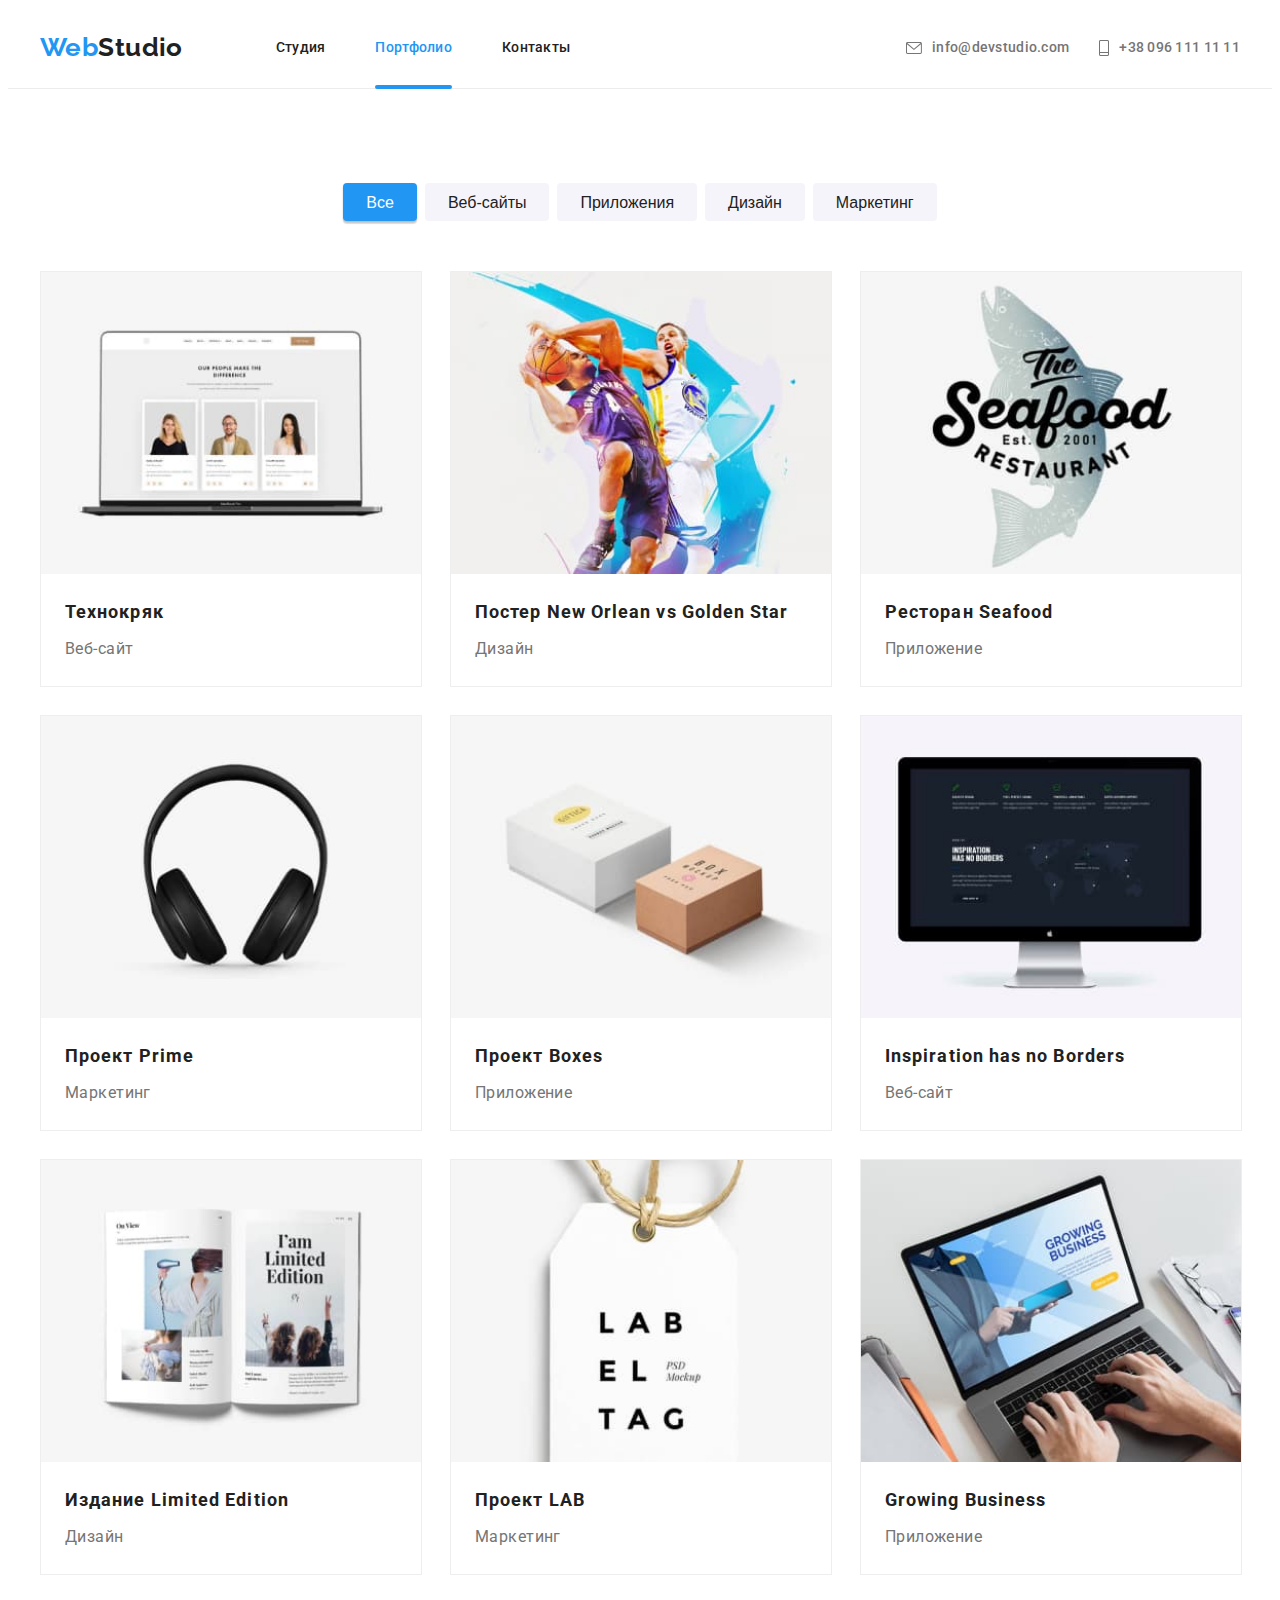
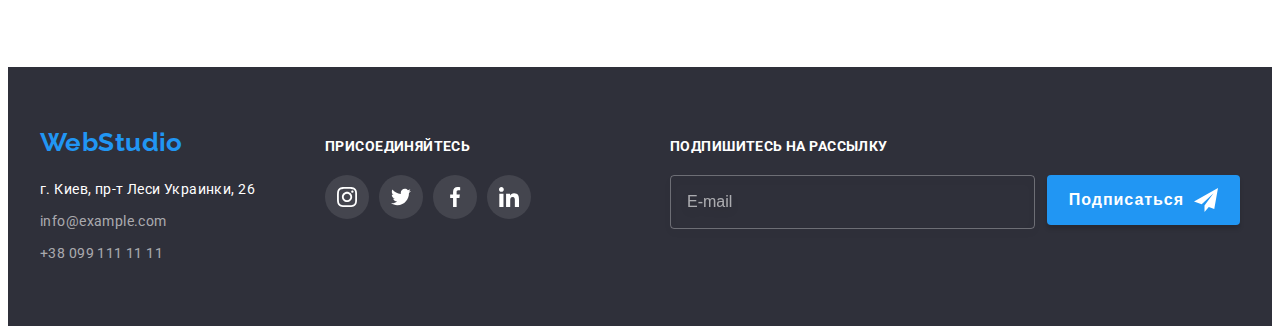
==== commit c26a4e6b: "ich bin fast kaputt" ====
--- a/portfolio.html
+++ b/portfolio.html
@@ -578,90 +578,83 @@
     </main>
     <footer class="footer-page">
       <div class="container footer-page__blocks">
-        <div class="footer-page__tab-block">
-          <div class="footer-block__address">
-            <a class="link logo footer-address-block__logo" href="./index.html"
-              >Web<span class="logo--footer-accent">Studio</span></a
-            >
-            <address>
-              <ul class="footer-contacts list">
-                <li class="footer-contacts__item">
-                  <a
-                    class="footer-contacts__adress link"
-                    href=" https://goo.gl/maps/PGf1aji3u7h2vcn76"
-                    target="_blank"
-                    rel="noopener noreferrer"
-                    >г. Киев, пр-т Леси Украинки, 26</a
-                  >
-                </li>
-                <li class="footer-contacts__item">
-                  <a
-                    class="footer-contacts__email link"
-                    href="mailto:info@example.com"
-                    >info@example.com</a
-                  >
-                </li>
-
-                <li class="footer-contacts__item">
-                  <a class="footer-contacts__tel link" href="tel:+380991111111"
-                    >+38 099 111 11 11</a
-                  >
-                </li>
-              </ul>
-            </address>
-          </div>
-          <form class="footer-block__social">
-            <p class="footer-block__title">Присоединяйтесь</p>
-            <ul class="soc-list list">
-              <li class="soc-list__item">
-                <a href="" class="soc-list__link link">
-                  <svg
-                    class="soc-list__icon icon-instagram"
-                    width="20"
-                    height="20"
-                  >
-                    <use href="./images/icons.svg#icon-instagram"></use>
-                  </svg>
-                </a>
-              </li>
-              <li class="soc-list__item">
-                <a href="" class="soc-list__link link">
-                  <svg
-                    class="soc-list__icon icon-twitter"
-                    width="20"
-                    height="20"
-                  >
-                    <use href="./images/icons.svg#icon-twitter"></use>
-                  </svg>
-                </a>
-              </li>
-
-              <li class="soc-list__item">
-                <a href="" class="soc-list__link link">
-                  <svg
-                    class="soc-list__icon icon-facebook"
-                    width="20"
-                    height="20"
-                  >
-                    <use href="./images/icons.svg#icon-facebook"></use>
-                  </svg>
-                </a>
-              </li>
-              <li class="soc-list__item">
-                <a href="" class="soc-list__link link">
-                  <svg
-                    class="soc-list__icon icon-linkedin"
-                    width="20"
-                    height="20"
-                  >
-                    <use href="./images/icons.svg#icon-linkedin"></use>
-                  </svg>
-                </a>
+        <div class="footer-block__address">
+          <a class="link logo footer-address-block__logo" href="./index.html"
+            >Web<span class="logo-footer-accent">Studio</span></a
+          >
+          <address>
+            <ul class="footer-contacts list">
+              <li class="footer-contacts__item">
+                <a
+                  class="footer-contacts__adress link"
+                  href=" https://goo.gl/maps/PGf1aji3u7h2vcn76"
+                  target="_blank"
+                  rel="noopener noreferrer"
+                  >г. Киев, пр-т Леси Украинки, 26</a
+                >
+              </li>
+              <li class="footer-contacts__item">
+                <a
+                  class="footer-contacts__email link"
+                  href="mailto:info@example.com"
+                  >info@example.com</a
+                >
+              </li>
+
+              <li class="footer-contacts__item">
+                <a class="footer-contacts__tel link" href="tel:+380991111111"
+                  >+38 099 111 11 11</a
+                >
               </li>
             </ul>
-          </form>
+          </address>
         </div>
-
+        <form class="footer-block__social">
+          <p class="footer-block__title">Присоединяйтесь</p>
+          <ul class="soc-list list">
+            <li class="soc-list__item">
+              <a href="" class="soc-list__link link">
+                <svg
+                  class="soc-list__icon icon-instagram"
+                  width="20"
+                  height="20"
+                >
+                  <use href="./images/icons.svg#icon-instagram"></use>
+                </svg>
+              </a>
+            </li>
+            <li class="soc-list__item">
+              <a href="" class="soc-list__link link">
+                <svg class="soc-list__icon icon-twitter" width="20" height="20">
+                  <use href="./images/icons.svg#icon-twitter"></use>
+                </svg>
+              </a>
+            </li>
+
+            <li class="soc-list__item">
+              <a href="" class="soc-list__link link">
+                <svg
+                  class="soc-list__icon icon-facebook"
+                  width="20"
+                  height="20"
+                >
+                  <use href="./images/icons.svg#icon-facebook"></use>
+                </svg>
+              </a>
+            </li>
+            <li class="soc-list__item">
+              <a href="" class="soc-list__link link">
+                <svg
+                  class="soc-list__icon icon-linkedin"
+                  width="20"
+                  height="20"
+                >
+                  <use href="./images/icons.svg#icon-linkedin"></use>
+                </svg>
+              </a>
+            </li>
+          </ul>
+        </form>
         <div class="footer-block__mailing">
           <p class="footer-mailing__text">Подпишитесь на рассылку</p>
           <div class="footer-mailing__field">
--- a/css/main.min.css
+++ b/css/main.min.css
@@ -1 +1 @@
-p,h1,h2,h3,h4,h5,h6{margin:0}ul{margin:0;padding-left:0}button{cursor:pointer}.link{text-decoration:none}.list{list-style:none}img{display:block;max-width:100%;height:auto}:root{--accent-color: rgba(33, 150, 243, 1);--hero-footer-color: rgba(47, 48, 58, 1);--title-color: rgba(33, 33, 33, 1);--sec-title-color: rgba(33, 33, 33, 1);--paragraph-text: rgba(117, 117, 117, 1);--btn-hover-background: rgba(24, 140, 232, 1);--btn-text: rgba(255, 255, 255, 1);--btn-background: rgba(33, 150, 243, 1)}.visually-hidden{position:absolute;white-space:nowrap;width:1px;height:1px;overflow:hidden;border:0;padding:0;clip:rect(0 0 0 0);clip-path:inset(50%);margin:-1px}body{background-color:#fff;letter-spacing:.03em;font-size:14px;font-family:"Roboto","Verdana","Tahoma",sans-serif}body.no-scroll{overflow:hidden}body.modal-open{overflow:hidden}.container{padding-left:15px;padding-right:15px;margin:0 auto}@media screen and (min-width: 480px){.container{max-width:480px}}@media screen and (min-width: 768px){.container{max-width:768px}}@media screen and (min-width: 1200px){.container{max-width:1200px}}.section{padding:60px 0}@media screen and (min-width: 1200px){.section{padding:94px 0}}.logo{font-family:"Raleway","Verdana","Tahoma",sans-serif;color:var(--accent-color);font-weight:700;font-size:24px;line-height:1.17}.logo--header-accent{color:#212121}.logo--footer-accent{color:#fff}@media screen and (min-width: 1200px){.logo{font-size:26px;line-height:1.19}}.btn{display:flex;align-items:center;justify-content:center;width:200px;height:50px;color:var(--btn-text);background-color:var(--btn-background);font-weight:700;font-size:16px;line-height:1.88;letter-spacing:.06em;box-shadow:0px 4px 4px rgba(0,0,0,.15);border-radius:4px;border:1px solid rgba(0,0,0,0)}.link-current{position:relative}.link-current::after{content:"";position:absolute;bottom:-1px;left:0;width:100%;height:4px;border-radius:2px;background-color:var(--accent-color)}.soc-list{display:flex}.soc-list__item{margin-right:10px;width:44px;height:44px}.soc-list__item:last-child{margin-right:0}.soc-list__link{display:flex;width:100%;height:100%;align-items:center;justify-content:center;border-radius:50%;color:var(--btn-text);background-color:rgba(255,255,255,.1);transition-property:background-color;transition-duration:250ms;transition-timing-function:cubic-bezier(0.4, 0, 0.2, 1)}.soc-list__link:hover,.soc-list__link:focus{background-color:var(--accent-color)}.soc-list__icon{fill:currentColor}.soc-list__link--team{background-color:#fff;color:#afb1b8;transition-property:color,background-color;transition-duration:250ms;transition-timing-function:cubic-bezier(0.4, 0, 0.2, 1)}.soc-list__link--team:hover,.soc-list__link--team:focus{color:#fff}.backdrop{position:fixed;padding:40px;top:0;left:0;width:100%;height:100%;background-color:rgba(0,0,0,.2);transition:opacity 250ms linear,visibility 500ms linear;overflow-y:scroll}@media screen and (min-width: 768px){.backdrop{padding:93px 15px}}@media screen and (min-width: 768px){.backdrop{padding:208px 159px}}.page-header{width:100%;border-bottom:1px solid #ececec}.page-header .container{display:flex;align-items:center}.page-header .header__logo{margin-right:0;padding:16px 0 16px}@media screen and (min-width: 768px){.page-header .header__logo{margin-right:88px;padding:26px 0 26px}}@media screen and (min-width: 1200px){.page-header .header__logo{margin-right:93px;padding:24px 0 25px}}.header-nav{display:flex;align-items:center}.header-nav .link{display:block}.header-nav__item:not(:last-child){margin-right:50px}.header-nav__list{display:none}@media screen and (min-width: 768px){.header-nav__list{display:flex;align-items:center;color:#212121;font-weight:500;line-height:1.14;letter-spacing:.02em}}.header-nav__item .link{display:block;padding-top:32px;padding-bottom:32px;color:#212121}.header-nav__list .link-current{color:var(--accent-color)}.header-nav__list .link{transition-property:color;transition-duration:250ms;transition-timing-function:cubic-bezier(0.4, 0, 0.2, 1)}.header-nav__list .link:focus,.header-nav__list .link:hover{color:var(--accent-color)}.header-nav__list .link-current{color:var(--accent-color)}.header-nav__list .link{transition-property:color;transition-duration:250ms;transition-timing-function:cubic-bezier(0.4, 0, 0.2, 1)}.header-nav__list .link:focus,.header-nav__list .link:hover{color:var(--accent-color)}.header-contacts{display:none}@media screen and (min-width: 768px){.header-contacts{display:flex;flex-direction:column;margin-left:auto}}@media screen and (min-width: 768px)and (min-width: 1200px){.header-contacts{align-items:center;flex-direction:row}}.header-contacts__icon{margin-right:8px;fill:currentColor}@media screen and (min-width: 1200px){.header-contacts__icon{margin-right:10px}}.header-contacts__item:not(:last-child){margin-bottom:10px}@media screen and (min-width: 1200px){.header-contacts__item:not(:last-child){margin-right:30px;margin-bottom:0}}.header-contacts .link{display:flex;align-items:center;color:#757575;font-weight:500;font-size:12px;line-height:1.17;letter-spacing:.02em;transition-property:color;transition-duration:250ms;transition-timing-function:cubic-bezier(0.4, 0, 0.2, 1)}.header-contacts .link:visited{color:#757575}.header-contacts .link:focus,.header-contacts .link:hover{color:var(--accent-color)}@media screen and (min-width: 1200px){.header-contacts .link{padding-top:32px;padding-bottom:32px;align-items:center;line-height:1.14;font-size:14px}}.menu_open_btn{display:block;margin-left:auto;padding:0;border:none;background-color:rgba(0,0,0,0);transition-property:fill;transition-duration:250ms;transition-timing-function:cubic-bezier(0.4, 0, 0.2, 1)}.menu_open_btn:focus,.menu_open_btn:hover{fill:var(--accent-color)}@media screen and (min-width: 768px){.menu_open_btn{display:none}}.menu_close_btn{display:block;margin-left:auto;padding:0;border:none;background-color:rgba(0,0,0,0);transition-property:fill;transition-duration:250ms;transition-timing-function:cubic-bezier(0.4, 0, 0.2, 1)}.menu_close_btn:focus,.menu_close_btn:hover{fill:var(--accent-color)}.mobile-menu{display:flex;flex-direction:column;outline:1px solid green;position:fixed;background-color:#fff;top:0;left:0;width:100vw;height:100vh;z-index:2;padding:10px 15px 48px 40px;box-shadow:0px 4px 8px rgba(0,0,0,.04),0px 2px 4px rgba(0,0,0,.08),0px 1px 3px rgba(0,0,0,.16)}@media screen and (max-height: 560px){.mobile-menu{overflow-y:scroll}}@media screen and (max-height: 560px){.mobile-menu{padding:10px 15px 65px 40px}}.mobile-menu-wrap{display:flex;flex-direction:column;overflow:auto;height:100%}.mobile-nav__item{font-weight:500;font-size:40px;line-height:1.76;letter-spacing:.02em}.mobile-nav__list .link{color:#212121}.mobile-nav__list .current{color:var(--accent-color)}.menu_close_btn:hover+.mobile-nav>.mobile-nav__list .current,.menu_close_btn:focus+.mobile-nav>.mobile-nav__list .current{color:#212121}.mobile-nav__item:not(:last-child){margin-bottom:32px}.mobile-contacts{margin-bottom:64px}.mobile-contacts__item:not(:last-child){margin-bottom:32px}.mobile-contacts__tel{font-weight:500;font-size:40px;line-height:1.76;letter-spacing:.02em;color:var(--accent-color)}@media screen and (max-width: 410px){.mobile-contacts__tel{font-size:26px;line-height:1.17;letter-spacing:.02em}}.mobile-contacts__email{font-weight:500;font-size:24px;line-height:1.17;letter-spacing:.02em;color:#757575}.mob-menu--bottom{margin-top:auto}.mobile-soc-list{display:flex}@media screen and (max-width: 415px){.mobile-soc-list{display:flex;flex-wrap:wrap}}.mobile-soc-list .link{font-weight:500;font-size:18px;line-height:1.22;letter-spacing:.02em;color:var(--accent-color)}.mobile-soc-list__item:not(:last-child){margin-right:10px;padding-right:10px;border-right:1px solid rgba(33,33,33,.2)}.hero{margin:0 auto;padding:118px 0;background-size:cover;background-color:#c4c4c4;background-image:linear-gradient(rgba(47, 48, 58, 0.4), rgba(47, 48, 58, 0.4)),url(../images/hero_mob.jpg);background-repeat:no-repeat;background-position:center}@media(min-device-pixel-ratio: 2),(-webkit-min-device-pixel-ratio: 2),(-o-min-device-pixel-ratio: 2/1),(min-resolution: 192dpi),(min-resolution: 2dppx){.hero{background-image:linear-gradient(rgba(47, 48, 58, 0.4), rgba(47, 48, 58, 0.4)),url("../images/hero_mob@2x.jpg")}}@media screen and (min-width: 768px){.hero{background-image:linear-gradient(rgba(47, 48, 58, 0.4), rgba(47, 48, 58, 0.4)),url(../images/hero_tabl.jpg);background-repeat:no-repeat}}@media screen and (min-width: 768px)and (min-device-pixel-ratio: 2),screen and (min-width: 768px)and (-webkit-min-device-pixel-ratio: 2),screen and (min-width: 768px)and (-o-min-device-pixel-ratio: 2/1),screen and (min-width: 768px)and (min-resolution: 192dpi),screen and (min-width: 768px)and (min-resolution: 2dppx){.hero{background-image:linear-gradient(rgba(47, 48, 58, 0.4), rgba(47, 48, 58, 0.4)),url("../images/hero_tabl@2x.jpg")}}@media screen and (min-width: 1200px){.hero{padding:200px 0;max-width:1600px;max-height:600px;background-image:linear-gradient(rgba(47, 48, 58, 0.4), rgba(47, 48, 58, 0.4)),url(../images/hero_desktop.jpg);background-repeat:no-repeat}}@media screen and (min-width: 1200px)and (min-device-pixel-ratio: 2),screen and (min-width: 1200px)and (-webkit-min-device-pixel-ratio: 2),screen and (min-width: 1200px)and (-o-min-device-pixel-ratio: 2/1),screen and (min-width: 1200px)and (min-resolution: 192dpi),screen and (min-width: 1200px)and (min-resolution: 2dppx){.hero{background-image:linear-gradient(rgba(47, 48, 58, 0.4), rgba(47, 48, 58, 0.4)),url("../images/hero_desktop@2x.jpg")}}.hero__title{max-width:360px;font-weight:900;font-size:26px;line-height:1.62;text-align:center;letter-spacing:.06em;text-transform:uppercase;margin:0 auto 30px;color:#fff}@media screen and (min-width: 1200px){.hero__title{max-width:696px;font-size:44px;line-height:1.36}}.hero__btn{transition-property:background-color;transition-duration:250ms;transition-timing-function:cubic-bezier(0.4, 0, 0.2, 1);margin:0 auto}.hero__btn:hover,.hero__btn:focus{background-color:var(--btn-hover-background)}.qualities-list{gap:30px;width:100%;display:flex;flex-wrap:wrap}.qualities-list__icon{display:flex;width:100%;height:120px;margin-bottom:30px;background-color:#f5f4fa;border-radius:4px;justify-content:center;align-items:center}.qualities-list__title{margin-bottom:10px;color:var(--sec-title-color);font-size:14px;line-height:1.14;text-align:center;text-transform:uppercase}.qualities-list__text{color:var(--paragraph-text);line-height:1.71}@media screen and (min-width: 768px){.qualities-list__item{flex-basis:calc((100% - 30px)/2)}.qualities-list__title{text-align:start}}@media screen and (min-width: 1200px){.qualities-list__item{flex-basis:calc((100% - 90px)/4)}}@media screen and (max-width: 1199px){.dealing{display:none}}@media screen and (min-width: 1200px){.dealing{padding-top:0}.dealing__title{margin-bottom:50px;font-size:36px;line-height:1.17;text-align:center;color:var(--title-color)}}.dealing .dealing-list{display:flex;margin:-15px}.dealing .dealing-list__item{flex-basis:calc((100% - 90px)/3);margin:15px;position:relative}.dealing .dealing-list__overlay{position:absolute;display:flex;bottom:0;width:100%;height:70px;align-items:center;justify-content:center;background-color:rgba(47,48,58,.8)}.dealing .dealing-list__text{font-weight:700;line-height:1.14;text-transform:uppercase;color:#fff}.team{background-color:#f5f4fa}.team__title{color:var(--sec-title-color);font-size:28px;line-height:1.18;text-align:center;letter-spacing:.03em;margin-bottom:30px}@media screen and (min-width: 1200px){.team__title{font-size:36px;line-height:1.17;text-align:center;margin-bottom:50px}}.team-list{gap:30px;width:100%;display:flex;flex-wrap:wrap}.team-list__item{background-color:#fff;padding-bottom:24px;box-shadow:0px 1px 3px rgba(0,0,0,.12),0px 1px 1px rgba(0,0,0,.14),0px 2px 1px rgba(0,0,0,.2);border-radius:0px 0px 4px 4px}.team-list__img{margin-bottom:30px}.team-list__title{color:var(--sec-title-color);font-weight:500;font-size:16px;line-height:1.19;text-align:center;margin-bottom:10px}.team-list__text{color:var(--paragraph-text);font-size:16px;line-height:1.19;margin-bottom:16px;text-align:center}@media screen and (min-width: 768px){.team-list__item{flex-basis:calc((100% - 30px)/2)}}@media screen and (min-width: 1200px){.team-list__item{flex-wrap:nowrap;flex-basis:calc((100% - 90px)/4);padding-bottom:30px}}.team__soc-block .soc-list{justify-content:center}.clients{background-color:#fff}.clients-title{margin-bottom:30px;font-size:28px;line-height:1.18;text-align:center;color:var(--title-color)}@media screen and (min-width: 1200px){.clients-title{margin-bottom:50px;font-size:36px;line-height:1.17}}.clients-list{gap:30px;width:100%;display:flex;flex-wrap:wrap}.clients-list__item{display:flex;flex-basis:calc((100% - 30px)/2);background-color:#fff}@media screen and (min-width: 768px){.clients-list__item{flex-basis:calc((100% - 60px)/3)}}@media screen and (min-width: 1200px){.clients-list__item{flex-basis:calc((100% - 150px)/6)}}.clients-list__icon{fill:currentColor;border-color:currentColor}.clients-list__link{transition-property:color,border-color;transition-duration:250ms;transition-timing-function:cubic-bezier(0.4, 0, 0.2, 1);display:flex;height:92px;color:#afb1b8;width:100%;justify-content:center;align-items:center;border-radius:4px;border:1px solid #afb1b8;outline:rgba(0,0,0,0)}.clients-list__link:hover,.clients-list__link:focus{color:var(--accent-color);border-color:var(--accent-color)}.footer-page{background-color:var(--hero-footer-color);margin:0 auto;padding:60px 0}.footer-page__blocks{display:flex;flex-direction:column;align-items:center}@media screen and (min-width: 1200px){.footer-page__blocks{flex-direction:row;align-items:baseline}}@media screen and (min-width: 768px){.footer-page__tab-block{display:flex;margin-bottom:60px;align-items:baseline}}@media screen and (min-width: 1200px){.footer-page__tab-block{margin-right:auto;margin-bottom:auto}}@media screen and (min-width: 1200px){.footer-ad-wrap{display:flex;align-items:baseline}}.footer-address-block__logo{margin-bottom:20px}.footer-block__address{margin-bottom:60px;display:flex;flex-direction:column;align-items:center}@media screen and (min-width: 768px){.footer-block__address{margin-bottom:0;margin-right:165px}}@media screen and (min-width: 1200px){.footer-block__address{margin-right:70px;align-items:flex-start}}.footer-contacts{display:flex;flex-direction:column;align-items:center}@media screen and (min-width: 1200px){.footer-contacts{align-items:flex-start}}.footer-contacts__item:not(:last-child){margin-bottom:8px}.footer-contacts__adress{color:#fff;font-style:normal;line-height:1.71;transition-property:color;transition-duration:250ms;transition-timing-function:cubic-bezier(0.4, 0, 0.2, 1)}.footer-contacts__adress:hover,.footer-contacts__adress:focus{color:var(--accent-color)}.footer-contacts__email,.footer-contacts__tel{color:rgba(255,255,255,.6);font-style:normal;line-height:1.71;transition-property:color;transition-duration:250ms;transition-timing-function:cubic-bezier(0.4, 0, 0.2, 1)}.footer-contacts__email:hover,.footer-contacts__email:focus,.footer-contacts__tel:hover,.footer-contacts__tel:focus{color:var(--accent-color)}.footer-block__social{margin-bottom:60px}@media screen and (min-width: 768px){.footer-block__social{margin-bottom:0}}@media screen and (min-width: 1200px){.footer-mailing__field{display:flex}}.footer-block__title{text-align:center;margin-bottom:20px;color:#fff;font-weight:700;line-height:1.14;text-transform:uppercase}@media screen and (min-width: 1200px){.footer-block__title{text-align:start}}.footer-block__mailing{width:100%}@media screen and (min-width: 768px){.footer-block__mailing{max-width:450px}}@media screen and (min-width: 1200px){.footer-block__mailing{max-width:570px}}.footer-mailing__text{text-align:center;margin-bottom:20px;font-weight:700;line-height:1.14;text-transform:uppercase;color:var(--btn-text)}@media screen and (min-width: 1200px){.footer-mailing__text{text-align:start}}.footer-mailing__imput{padding-left:16px;margin-bottom:20px;width:100%;height:50px;line-height:1.25;font-size:16px;border:1px solid rgba(255,255,255,.3);filter:drop-shadow(0px 4px 4px rgba(0, 0, 0, 0.15));border-radius:4px;background-color:rgba(0,0,0,0);color:rgba(255,255,255,.6);outline:rgba(0,0,0,0);transition-property:border-color;transition-duration:250ms;transition-timing-function:cubic-bezier(0.4, 0, 0.2, 1)}.footer-mailing__imput:focus{color:#fff;border-color:#fff}.footer-mailing__imput::placeholder{font-size:16px;line-height:1.25;color:rgba(255,255,255,.6)}@media screen and (min-width: 1200px){.footer-mailing__imput{width:358px;margin-bottom:0;margin-right:12px}}.footer-mailing__btn{margin:0 auto;outline:1px solid rgba(0,0,0,0)}.footer-mailing__icon{margin-left:10px}.examples-filter{display:flex;flex-wrap:wrap;row-gap:15px;column-gap:8px;margin-bottom:40px}@media screen and (min-width: 768px){.examples-filter{margin-bottom:30px;justify-content:center}}@media screen and (min-width: 1200px){.examples-filter{margin-bottom:50px}}.examples-filter__btn{display:inline-block;padding:6px 22px;height:38px;color:#212121;background-color:#f5f4fa;border-radius:4px;border:1px solid rgba(0,0,0,0);font-weight:500;font-size:16px;line-height:1.62;text-align:center;transition-property:color,background-color,box-shadow;transition-duration:250ms;transition-timing-function:cubic-bezier(0.4, 0, 0.2, 1)}.examples-filter__btn:hover,.examples-filter__btn:focus{color:var(--btn-text);background-color:var(--btn-background);box-shadow:0 2px 2px 0 rgba(0,0,0,.12),0 1px 2px 0 rgba(0,0,0,.08),0 3px 1px 0 rgba(0,0,0,.1)}.examples-filter--first-btn{color:var(--btn-text);background-color:var(--btn-background);box-shadow:0px 3px 1px rgba(0,0,0,.1),0px 1px 2px rgba(0,0,0,.08),0px 2px 2px rgba(0,0,0,.12);border-radius:4px}.examples-list{display:flex;flex-wrap:wrap;gap:30px;width:100%}@media screen and (min-width: 768px){.examples-list__item{flex-basis:calc((100% - 30px)/2)}}@media screen and (min-width: 1200px){.examples-list__item{flex-basis:calc((100% - 60px)/3)}}.examples-list__link{display:block;width:100%;height:100%;border:1px solid #eee;transition-property:box-shadow;transition-duration:250ms;transition-timing-function:cubic-bezier(0.4, 0, 0.2, 1)}.examples-list__link:hover,.examples-list__link:focus{box-shadow:0px 1px 1px rgba(0,0,0,.12),0px 4px 4px rgba(0,0,0,.06),1px 4px 6px rgba(0,0,0,.16)}.examples-list__wrap{overflow:hidden;position:relative}.examples-list__overlay{position:absolute;top:0;height:100%;display:flex;padding:0 24px;align-items:center;background-color:rgba(33,150,243,.9);transform:translateY(101%);transition-property:transform;transition-duration:250ms;transition-timing-function:cubic-bezier(0.4, 0, 0.2, 1)}@media screen and (max-width: 360px){.examples-list__overlay{align-items:flex-start;overflow-y:scroll}}.examples-list__link:hover .examples-list__overlay,.examples-list__link:focus .examples-list__overlay{transform:translateY(0)}.examples-list__wrap-text{font-size:18px;line-height:1.56;color:#fff;letter-spacing:.03em}.examples-list__content{padding:20px 24px}.examples-list__title{margin-bottom:4px;color:var(--sec-title-color);font-size:18px;line-height:2;letter-spacing:.06em}.examples-list__text{color:var(--paragraph-text);font-size:16px;line-height:1.88}.modal{position:relative;padding:40px;background-color:#fff;margin:0 auto}@media screen and (max-width: 480px){.modal{max-width:480px}}@media screen and (min-width: 480px){.modal{position:absolute;width:480px;top:50%;left:50%;transform:translate(-50%, -50%)}}@media screen and (min-width: 768px){.modal{width:450px;height:609px;position:absolute;top:50%;left:50%;transform:translate(-50%, -50%);box-shadow:0px 1px 3px rgba(0,0,0,.12),0px 1px 1px rgba(0,0,0,.14),0px 2px 1px rgba(0,0,0,.2);border-radius:4px;transition:transform 300ms linear}}@media screen and (min-width: 1200px){.modal{position:absolute;width:528px;height:581px;top:50%;left:50%;transform:translate(-50%, -50%) scale(1) rotate(0);box-shadow:0px 1px 3px rgba(0,0,0,.12),0px 1px 1px rgba(0,0,0,.14),0px 2px 1px rgba(0,0,0,.2);border-radius:4px;transition:transform 300ms linear}.backdrop.is-hidden .modal{transform:translate(-50%, -100%) scale(0) rotate(180deg)}}.modal__close-btn{position:absolute;display:flex;width:30px;height:30px;top:8px;right:8px;align-items:center;justify-content:center;border:1px solid rgba(0,0,0,.1);border-radius:50%;background-color:rgba(0,0,0,0);transition-property:fill;transition-duration:250ms;transition-timing-function:cubic-bezier(0.4, 0, 0.2, 1)}.modal__close-btn:focus,.modal__close-btn:hover{fill:var(--accent-color)}.is-hidden{opacity:0;visibility:hidden;pointer-events:none}.modal-form{display:flex;flex-direction:column}.modal-form__title{margin-bottom:12px;font-weight:700;font-size:20px;line-height:1.5;text-align:center;color:var(--title-color)}@media screen and (max-width: 480px){.modal-form__title{font-weight:700;font-size:16px;line-height:1.5}}@media screen and (min-width: 1200px){.modal-form__title{line-height:1.15}}.modal-form__input{padding-left:42px;width:100%;height:40px;border:1px solid rgba(33,33,33,.2);border-radius:4px;transition-property:border-color;transition-duration:250ms;transition-timing-function:cubic-bezier(0.4, 0, 0.2, 1)}.modal-form__input:focus{border-color:var(--accent-color);outline:rgba(0,0,0,0)}.modal-form__label{margin-bottom:4px;font-weight:400;font-size:12px;line-height:1.17;letter-spacing:.01em;color:#757575}.modal-form__input-wrap{position:relative;margin-bottom:10px}.modal-form__icon{position:absolute;left:12px;top:50%;transform:translateY(-50%);transition-property:fill;transition-duration:250ms;transition-timing-function:cubic-bezier(0.4, 0, 0.2, 1)}.modal-form__input:focus+.modal-form__icon{fill:var(--accent-color)}.modal-form__comment-area{padding:12px 16px;margin-bottom:20px;width:100%;height:120px;border:1px solid rgba(33,33,33,.2);border-radius:4px;resize:none;transition-property:border-color;transition-duration:250ms;transition-timing-function:cubic-bezier(0.4, 0, 0.2, 1)}.modal-form__comment-area::placeholder{font-size:14px;line-height:1.14;letter-spacing:.01em;color:rgba(117,117,117,.5)}@media screen and (min-width: 1200px){.modal-form__comment-area::placeholder{font-size:12px;line-height:1.17}}.modal-form__comment-area:focus{border-color:var(--accent-color);outline:rgba(0,0,0,0)}.checkbox__field{margin-bottom:31px;text-align:center}@media screen and (min-width: 768px){.checkbox__field{margin-bottom:30px}}.checkbox__link{color:var(--accent-color)}.checkbox__text{display:flex;justify-content:center;align-items:center;line-height:1.17;font-size:12px;color:#757575}@media screen and (max-width: 480px){.checkbox__text{flex-wrap:wrap}}@media screen and (min-width: 1200px){.checkbox__text{line-height:1.71;font-size:14px}}.checkbox__input{display:flex;align-items:center;justify-content:center;margin-right:8px;width:16px;height:15px;border-radius:2px;border:2px solid #212121;transition-property:border-color;transition-duration:250ms;transition-timing-function:cubic-bezier(0.4, 0, 0.2, 1)}.checkbox__check:focus+.checkbox__text>.checkbox__input{border-color:var(--accent-color)}.checkbox__check:checked+.checkbox__text .checkbox__input{background-color:var(--accent-color);border:none}.checkbox__icon{fill:rgba(0,0,0,0)}.checkbox__check:checked+.checkbox__text .checkbox__icon{fill:var(--btn-text)}.modal__submit-btn{transition-property:background-color;transition-duration:250ms;transition-timing-function:cubic-bezier(0.4, 0, 0.2, 1);margin:0 auto}.modal__submit-btn:focus,.modal__submit-btn:hover{background-color:var(--btn-hover-background);outline:rgba(0,0,0,0)}@media screen and (max-width: 480px){.modal__submit-btn{width:150px}}/*# sourceMappingURL=main.min.css.map */+p,h1,h2,h3,h4,h5,h6{margin:0}ul{margin:0;padding-left:0}button{cursor:pointer}.link{text-decoration:none}.list{list-style:none}img{display:block;max-width:100%;height:auto}:root{--accent-color: rgba(33, 150, 243, 1);--hero-footer-color: rgba(47, 48, 58, 1);--title-color: rgba(33, 33, 33, 1);--sec-title-color: rgba(33, 33, 33, 1);--paragraph-text: rgba(117, 117, 117, 1);--btn-hover-background: rgba(24, 140, 232, 1);--btn-text: rgba(255, 255, 255, 1);--btn-background: rgba(33, 150, 243, 1)}.visually-hidden{position:absolute;white-space:nowrap;width:1px;height:1px;overflow:hidden;border:0;padding:0;clip:rect(0 0 0 0);clip-path:inset(50%);margin:-1px}body{background-color:#fff;letter-spacing:.03em;font-size:14px;font-family:"Roboto","Verdana","Tahoma",sans-serif}body.no-scroll{overflow:hidden}body.modal-open{overflow:hidden}.container{padding-left:15px;padding-right:15px;margin:0 auto}@media screen and (min-width: 480px){.container{max-width:480px}}@media screen and (min-width: 768px){.container{max-width:768px}}@media screen and (min-width: 1200px){.container{max-width:1200px}}.section{padding:60px 0}@media screen and (min-width: 1200px){.section{padding:94px 0}}.logo{font-family:"Raleway","Verdana","Tahoma",sans-serif;color:var(--accent-color);font-weight:700;font-size:24px;line-height:1.17}.logo--header-accent{color:#212121}.logo--footer-accent{color:#fff}@media screen and (min-width: 1200px){.logo{font-size:26px;line-height:1.19}}.btn{display:flex;align-items:center;justify-content:center;width:200px;height:50px;color:var(--btn-text);background-color:var(--btn-background);font-weight:700;font-size:16px;line-height:1.88;letter-spacing:.06em;box-shadow:0px 4px 4px rgba(0,0,0,.15);border-radius:4px;border:1px solid rgba(0,0,0,0)}.link-current{position:relative}.link-current::after{content:"";position:absolute;bottom:-1px;left:0;width:100%;height:4px;border-radius:2px;background-color:var(--accent-color)}.soc-list{display:flex}.soc-list__item{margin-right:10px;width:44px;height:44px}.soc-list__item:last-child{margin-right:0}.soc-list__link{display:flex;width:100%;height:100%;align-items:center;justify-content:center;border-radius:50%;color:var(--btn-text);background-color:rgba(255,255,255,.1);transition-property:background-color;transition-duration:250ms;transition-timing-function:cubic-bezier(0.4, 0, 0.2, 1)}.soc-list__link:hover,.soc-list__link:focus{background-color:var(--accent-color)}.soc-list__icon{fill:currentColor}.soc-list__link--team{background-color:#fff;color:#afb1b8;transition-property:color,background-color;transition-duration:250ms;transition-timing-function:cubic-bezier(0.4, 0, 0.2, 1)}.soc-list__link--team:hover,.soc-list__link--team:focus{color:#fff}.backdrop{position:fixed;padding:40px;top:0;left:0;width:100%;height:100%;background-color:rgba(0,0,0,.2);transition:opacity 250ms linear,visibility 500ms linear;overflow-y:scroll}@media screen and (min-width: 768px){.backdrop{padding:93px 15px}}@media screen and (min-width: 768px){.backdrop{padding:208px 159px}}.page-header{width:100%;border-bottom:1px solid #ececec}.page-header .container{display:flex;align-items:center}.page-header .header__logo{margin-right:0;padding:16px 0 16px}@media screen and (min-width: 768px){.page-header .header__logo{margin-right:88px;padding:26px 0 26px}}@media screen and (min-width: 1200px){.page-header .header__logo{margin-right:93px;padding:24px 0 25px}}.header-nav{display:flex;align-items:center}.header-nav .link{display:block}.header-nav__item:not(:last-child){margin-right:50px}.header-nav__list{display:none}@media screen and (min-width: 768px){.header-nav__list{display:flex;align-items:center;color:#212121;font-weight:500;line-height:1.14;letter-spacing:.02em}}.header-nav__item .link{display:block;padding-top:32px;padding-bottom:32px;color:#212121}.header-nav__list .link-current{color:var(--accent-color)}.header-nav__list .link{transition-property:color;transition-duration:250ms;transition-timing-function:cubic-bezier(0.4, 0, 0.2, 1)}.header-nav__list .link:focus,.header-nav__list .link:hover{color:var(--accent-color)}.header-nav__list .link-current{color:var(--accent-color)}.header-nav__list .link{transition-property:color;transition-duration:250ms;transition-timing-function:cubic-bezier(0.4, 0, 0.2, 1)}.header-nav__list .link:focus,.header-nav__list .link:hover{color:var(--accent-color)}.header-contacts{display:none}@media screen and (min-width: 768px){.header-contacts{display:flex;flex-direction:column;margin-left:auto}}@media screen and (min-width: 768px)and (min-width: 1200px){.header-contacts{align-items:center;flex-direction:row}}.header-contacts__icon{margin-right:8px;fill:currentColor}@media screen and (min-width: 1200px){.header-contacts__icon{margin-right:10px}}.header-contacts__item:not(:last-child){margin-bottom:10px}@media screen and (min-width: 1200px){.header-contacts__item:not(:last-child){margin-right:30px;margin-bottom:0}}.header-contacts .link{display:flex;align-items:center;color:#757575;font-weight:500;font-size:12px;line-height:1.17;letter-spacing:.02em;transition-property:color;transition-duration:250ms;transition-timing-function:cubic-bezier(0.4, 0, 0.2, 1)}.header-contacts .link:visited{color:#757575}.header-contacts .link:focus,.header-contacts .link:hover{color:var(--accent-color)}@media screen and (min-width: 1200px){.header-contacts .link{padding-top:32px;padding-bottom:32px;align-items:center;line-height:1.14;font-size:14px}}.menu_open_btn{display:block;margin-left:auto;padding:0;border:none;background-color:rgba(0,0,0,0);transition-property:fill;transition-duration:250ms;transition-timing-function:cubic-bezier(0.4, 0, 0.2, 1)}.menu_open_btn:focus,.menu_open_btn:hover{fill:var(--accent-color)}@media screen and (min-width: 768px){.menu_open_btn{display:none}}.menu_close_btn{display:block;margin-left:auto;padding:0;border:none;background-color:rgba(0,0,0,0);transition-property:fill;transition-duration:250ms;transition-timing-function:cubic-bezier(0.4, 0, 0.2, 1)}.menu_close_btn:focus,.menu_close_btn:hover{fill:var(--accent-color)}.mobile-menu{display:flex;flex-direction:column;outline:1px solid green;position:fixed;background-color:#fff;top:0;left:0;width:100vw;height:100vh;z-index:2;padding:10px 15px 48px 40px;box-shadow:0px 4px 8px rgba(0,0,0,.04),0px 2px 4px rgba(0,0,0,.08),0px 1px 3px rgba(0,0,0,.16)}@media screen and (max-height: 560px){.mobile-menu{overflow-y:scroll}}@media screen and (max-height: 560px){.mobile-menu{padding:10px 15px 65px 40px}}.mobile-menu-wrap{display:flex;flex-direction:column;overflow:auto;height:100%}.mobile-nav__item{font-weight:500;font-size:40px;line-height:1.76;letter-spacing:.02em}.mobile-nav__list .link{color:#212121}.mobile-nav__list .current{color:var(--accent-color)}.menu_close_btn:hover+.mobile-nav>.mobile-nav__list .current,.menu_close_btn:focus+.mobile-nav>.mobile-nav__list .current{color:#212121}.mobile-nav__item:not(:last-child){margin-bottom:32px}.mobile-contacts{margin-bottom:64px}.mobile-contacts__item:not(:last-child){margin-bottom:32px}.mobile-contacts__tel{font-weight:500;font-size:40px;line-height:1.76;letter-spacing:.02em;color:var(--accent-color)}@media screen and (max-width: 410px){.mobile-contacts__tel{font-size:26px;line-height:1.17;letter-spacing:.02em}}.mobile-contacts__email{font-weight:500;font-size:24px;line-height:1.17;letter-spacing:.02em;color:#757575}.mob-menu--bottom{margin-top:auto}.mobile-soc-list{display:flex}@media screen and (max-width: 415px){.mobile-soc-list{display:flex;flex-wrap:wrap}}.mobile-soc-list .link{font-weight:500;font-size:18px;line-height:1.22;letter-spacing:.02em;color:var(--accent-color)}.mobile-soc-list__item:not(:last-child){margin-right:10px;padding-right:10px;border-right:1px solid rgba(33,33,33,.2)}.hero{margin:0 auto;padding:118px 0;background-size:cover;background-color:#c4c4c4;background-image:linear-gradient(rgba(47, 48, 58, 0.4), rgba(47, 48, 58, 0.4)),url(../images/hero_mob.jpg);background-repeat:no-repeat;background-position:center}@media(min-device-pixel-ratio: 2),(-webkit-min-device-pixel-ratio: 2),(-o-min-device-pixel-ratio: 2/1),(min-resolution: 192dpi),(min-resolution: 2dppx){.hero{background-image:linear-gradient(rgba(47, 48, 58, 0.4), rgba(47, 48, 58, 0.4)),url("../images/hero_mob@2x.jpg")}}@media screen and (min-width: 768px){.hero{background-image:linear-gradient(rgba(47, 48, 58, 0.4), rgba(47, 48, 58, 0.4)),url(../images/hero_tabl.jpg);background-repeat:no-repeat}}@media screen and (min-width: 768px)and (min-device-pixel-ratio: 2),screen and (min-width: 768px)and (-webkit-min-device-pixel-ratio: 2),screen and (min-width: 768px)and (-o-min-device-pixel-ratio: 2/1),screen and (min-width: 768px)and (min-resolution: 192dpi),screen and (min-width: 768px)and (min-resolution: 2dppx){.hero{background-image:linear-gradient(rgba(47, 48, 58, 0.4), rgba(47, 48, 58, 0.4)),url("../images/hero_tabl@2x.jpg")}}@media screen and (min-width: 1200px){.hero{padding:200px 0;max-width:1600px;max-height:600px;background-image:linear-gradient(rgba(47, 48, 58, 0.4), rgba(47, 48, 58, 0.4)),url(../images/hero_desktop.jpg);background-repeat:no-repeat}}@media screen and (min-width: 1200px)and (min-device-pixel-ratio: 2),screen and (min-width: 1200px)and (-webkit-min-device-pixel-ratio: 2),screen and (min-width: 1200px)and (-o-min-device-pixel-ratio: 2/1),screen and (min-width: 1200px)and (min-resolution: 192dpi),screen and (min-width: 1200px)and (min-resolution: 2dppx){.hero{background-image:linear-gradient(rgba(47, 48, 58, 0.4), rgba(47, 48, 58, 0.4)),url("../images/hero_desktop@2x.jpg")}}.hero__title{max-width:360px;font-weight:900;font-size:26px;line-height:1.62;text-align:center;letter-spacing:.06em;text-transform:uppercase;margin:0 auto 30px;color:#fff}@media screen and (min-width: 1200px){.hero__title{max-width:696px;font-size:44px;line-height:1.36}}.hero__btn{transition-property:background-color;transition-duration:250ms;transition-timing-function:cubic-bezier(0.4, 0, 0.2, 1);margin:0 auto}.hero__btn:hover,.hero__btn:focus{background-color:var(--btn-hover-background)}.qualities-list{gap:30px;width:100%;display:flex;flex-wrap:wrap}.qualities-list__icon{display:flex;width:100%;height:120px;margin-bottom:30px;background-color:#f5f4fa;border-radius:4px;justify-content:center;align-items:center}.qualities-list__title{margin-bottom:10px;color:var(--sec-title-color);font-size:14px;line-height:1.14;text-align:center;text-transform:uppercase}.qualities-list__text{color:var(--paragraph-text);line-height:1.71}@media screen and (min-width: 768px){.qualities-list__item{flex-basis:calc((100% - 30px)/2)}.qualities-list__title{text-align:start}}@media screen and (min-width: 1200px){.qualities-list__item{flex-basis:calc((100% - 90px)/4)}}@media screen and (max-width: 1199px){.dealing{display:none}}@media screen and (min-width: 1200px){.dealing{padding-top:0}.dealing__title{margin-bottom:50px;font-size:36px;line-height:1.17;text-align:center;color:var(--title-color)}}.dealing .dealing-list{display:flex;margin:-15px}.dealing .dealing-list__item{flex-basis:calc((100% - 90px)/3);margin:15px;position:relative}.dealing .dealing-list__overlay{position:absolute;display:flex;bottom:0;width:100%;height:70px;align-items:center;justify-content:center;background-color:rgba(47,48,58,.8)}.dealing .dealing-list__text{font-weight:700;line-height:1.14;text-transform:uppercase;color:#fff}.team{background-color:#f5f4fa}.team__title{color:var(--sec-title-color);font-size:28px;line-height:1.18;text-align:center;letter-spacing:.03em;margin-bottom:30px}@media screen and (min-width: 1200px){.team__title{font-size:36px;line-height:1.17;text-align:center;margin-bottom:50px}}.team-list{gap:30px;width:100%;display:flex;flex-wrap:wrap}.team-list__item{background-color:#fff;padding-bottom:24px;box-shadow:0px 1px 3px rgba(0,0,0,.12),0px 1px 1px rgba(0,0,0,.14),0px 2px 1px rgba(0,0,0,.2);border-radius:0px 0px 4px 4px}.team-list__img{margin-bottom:30px}.team-list__title{color:var(--sec-title-color);font-weight:500;font-size:16px;line-height:1.19;text-align:center;margin-bottom:10px}.team-list__text{color:var(--paragraph-text);font-size:16px;line-height:1.19;margin-bottom:16px;text-align:center}@media screen and (min-width: 768px){.team-list__item{flex-basis:calc((100% - 30px)/2)}}@media screen and (min-width: 1200px){.team-list__item{flex-wrap:nowrap;flex-basis:calc((100% - 90px)/4);padding-bottom:30px}}.team__soc-block .soc-list{justify-content:center}.clients{background-color:#fff}.clients-title{margin-bottom:30px;font-size:28px;line-height:1.18;text-align:center;color:var(--title-color)}@media screen and (min-width: 1200px){.clients-title{margin-bottom:50px;font-size:36px;line-height:1.17}}.clients-list{gap:30px;width:100%;display:flex;flex-wrap:wrap}.clients-list__item{display:flex;flex-basis:calc((100% - 30px)/2);background-color:#fff}@media screen and (min-width: 768px){.clients-list__item{flex-basis:calc((100% - 60px)/3)}}@media screen and (min-width: 1200px){.clients-list__item{flex-basis:calc((100% - 150px)/6)}}.clients-list__icon{fill:currentColor;border-color:currentColor}.clients-list__link{transition-property:color,border-color;transition-duration:250ms;transition-timing-function:cubic-bezier(0.4, 0, 0.2, 1);display:flex;height:92px;color:#afb1b8;width:100%;justify-content:center;align-items:center;border-radius:4px;border:1px solid #afb1b8;outline:rgba(0,0,0,0)}.clients-list__link:hover,.clients-list__link:focus{color:var(--accent-color);border-color:var(--accent-color)}.footer-page{background-color:var(--hero-footer-color);margin:0 auto;padding:60px 0}.footer-page__blocks{display:flex;flex-direction:column;align-items:center}@media screen and (min-width: 768px){.footer-page__blocks{/*!all*/flex-direction:row;flex-wrap:wrap;justify-content:center;align-items:baseline}}@media screen and (min-width: 1200px){.footer-page__blocks{flex-direction:row;align-items:baseline}}.footer-address-block__logo{margin-bottom:20px}.footer-block__address{margin-bottom:60px;display:flex;flex-direction:column;align-items:center}@media screen and (min-width: 768px){.footer-block__address{margin-bottom:0;margin-right:165px}}@media screen and (min-width: 1200px){.footer-block__address{margin-right:70px;align-items:flex-start}}.footer-contacts{display:flex;flex-direction:column;align-items:center}@media screen and (min-width: 1200px){.footer-contacts{align-items:flex-start}}.footer-contacts__item:not(:last-child){margin-bottom:8px}.footer-contacts__adress{color:#fff;font-style:normal;line-height:1.71;transition-property:color;transition-duration:250ms;transition-timing-function:cubic-bezier(0.4, 0, 0.2, 1)}.footer-contacts__adress:hover,.footer-contacts__adress:focus{color:var(--accent-color)}.footer-contacts__email,.footer-contacts__tel{color:rgba(255,255,255,.6);font-style:normal;line-height:1.71;transition-property:color;transition-duration:250ms;transition-timing-function:cubic-bezier(0.4, 0, 0.2, 1)}.footer-contacts__email:hover,.footer-contacts__email:focus,.footer-contacts__tel:hover,.footer-contacts__tel:focus{color:var(--accent-color)}.footer-block__social{margin-bottom:60px}@media screen and (min-width: 768px){.footer-block__social{margin-bottom:0}}@media screen and (min-width: 1200px){.footer-mailing__field{display:flex}}.footer-block__title{text-align:center;margin-bottom:20px;color:#fff;font-weight:700;line-height:1.14;text-transform:uppercase}@media screen and (min-width: 1200px){.footer-block__title{text-align:start}}.footer-block__mailing{width:100%}@media screen and (min-width: 768px){.footer-block__mailing{max-width:450px;margin-top:60px;/*!*/}}@media screen and (min-width: 1200px){.footer-block__mailing{max-width:570px;margin-left:auto;/*!*/margin-top:0}}.footer-mailing__text{text-align:center;margin-bottom:20px;font-weight:700;line-height:1.14;text-transform:uppercase;color:var(--btn-text)}@media screen and (min-width: 1200px){.footer-mailing__text{text-align:start}}.footer-mailing__imput{padding-left:16px;margin-bottom:20px;width:100%;height:50px;line-height:1.25;font-size:16px;border:1px solid rgba(255,255,255,.3);filter:drop-shadow(0px 4px 4px rgba(0, 0, 0, 0.15));border-radius:4px;background-color:rgba(0,0,0,0);color:rgba(255,255,255,.6);outline:rgba(0,0,0,0);transition-property:border-color;transition-duration:250ms;transition-timing-function:cubic-bezier(0.4, 0, 0.2, 1)}.footer-mailing__imput:focus{color:#fff;border-color:#fff}.footer-mailing__imput::placeholder{font-size:16px;line-height:1.25;color:rgba(255,255,255,.6)}@media screen and (min-width: 1200px){.footer-mailing__imput{width:358px;margin-bottom:0;margin-right:12px}}.footer-mailing__btn{margin:0 auto;outline:1px solid rgba(0,0,0,0)}.footer-mailing__icon{margin-left:10px}.examples-filter{display:flex;flex-wrap:wrap;row-gap:15px;column-gap:8px;margin-bottom:40px}@media screen and (min-width: 768px){.examples-filter{margin-bottom:30px;justify-content:center}}@media screen and (min-width: 1200px){.examples-filter{margin-bottom:50px}}.examples-filter__btn{display:inline-block;padding:6px 22px;height:38px;color:#212121;background-color:#f5f4fa;border-radius:4px;border:1px solid rgba(0,0,0,0);font-weight:500;font-size:16px;line-height:1.62;text-align:center;transition-property:color,background-color,box-shadow;transition-duration:250ms;transition-timing-function:cubic-bezier(0.4, 0, 0.2, 1)}.examples-filter__btn:hover,.examples-filter__btn:focus{color:var(--btn-text);background-color:var(--btn-background);box-shadow:0 2px 2px 0 rgba(0,0,0,.12),0 1px 2px 0 rgba(0,0,0,.08),0 3px 1px 0 rgba(0,0,0,.1)}.examples-filter--first-btn{color:var(--btn-text);background-color:var(--btn-background);box-shadow:0px 3px 1px rgba(0,0,0,.1),0px 1px 2px rgba(0,0,0,.08),0px 2px 2px rgba(0,0,0,.12);border-radius:4px}.examples-list{display:flex;flex-wrap:wrap;gap:30px;width:100%}@media screen and (min-width: 768px){.examples-list__item{flex-basis:calc((100% - 30px)/2)}}@media screen and (min-width: 1200px){.examples-list__item{flex-basis:calc((100% - 60px)/3)}}.examples-list__link{display:block;width:100%;height:100%;border:1px solid #eee;transition-property:box-shadow;transition-duration:250ms;transition-timing-function:cubic-bezier(0.4, 0, 0.2, 1)}.examples-list__link:hover,.examples-list__link:focus{box-shadow:0px 1px 1px rgba(0,0,0,.12),0px 4px 4px rgba(0,0,0,.06),1px 4px 6px rgba(0,0,0,.16)}.examples-list__wrap{overflow:hidden;position:relative}.examples-list__overlay{position:absolute;top:0;height:100%;display:flex;padding:0 24px;align-items:center;background-color:rgba(33,150,243,.9);transform:translateY(101%);transition-property:transform;transition-duration:250ms;transition-timing-function:cubic-bezier(0.4, 0, 0.2, 1)}@media screen and (max-width: 360px){.examples-list__overlay{align-items:flex-start;overflow-y:scroll}}.examples-list__link:hover .examples-list__overlay,.examples-list__link:focus .examples-list__overlay{transform:translateY(0)}.examples-list__wrap-text{font-size:18px;line-height:1.56;color:#fff;letter-spacing:.03em}.examples-list__content{padding:20px 24px}.examples-list__title{margin-bottom:4px;color:var(--sec-title-color);font-size:18px;line-height:2;letter-spacing:.06em}.examples-list__text{color:var(--paragraph-text);font-size:16px;line-height:1.88}.modal{position:relative;padding:40px;background-color:#fff;margin:0 auto}@media screen and (max-width: 480px){.modal{max-width:480px}}@media screen and (min-width: 480px){.modal{position:absolute;width:480px;top:50%;left:50%;transform:translate(-50%, -50%)}}@media screen and (min-width: 768px){.modal{width:450px;height:609px;position:absolute;top:50%;left:50%;transform:translate(-50%, -50%);box-shadow:0px 1px 3px rgba(0,0,0,.12),0px 1px 1px rgba(0,0,0,.14),0px 2px 1px rgba(0,0,0,.2);border-radius:4px;transition:transform 300ms linear}}@media screen and (min-width: 1200px){.modal{position:absolute;width:528px;height:581px;top:50%;left:50%;transform:translate(-50%, -50%) scale(1) rotate(0);box-shadow:0px 1px 3px rgba(0,0,0,.12),0px 1px 1px rgba(0,0,0,.14),0px 2px 1px rgba(0,0,0,.2);border-radius:4px;transition:transform 300ms linear}.backdrop.is-hidden .modal{transform:translate(-50%, -100%) scale(0) rotate(180deg)}}.modal__close-btn{position:absolute;display:flex;width:30px;height:30px;top:8px;right:8px;align-items:center;justify-content:center;border:1px solid rgba(0,0,0,.1);border-radius:50%;background-color:rgba(0,0,0,0);transition-property:fill;transition-duration:250ms;transition-timing-function:cubic-bezier(0.4, 0, 0.2, 1)}.modal__close-btn:focus,.modal__close-btn:hover{fill:var(--accent-color)}.is-hidden{opacity:0;visibility:hidden;pointer-events:none}.modal-form{display:flex;flex-direction:column}.modal-form__title{margin-bottom:12px;font-weight:700;font-size:20px;line-height:1.5;text-align:center;color:var(--title-color)}@media screen and (max-width: 480px){.modal-form__title{font-weight:700;font-size:16px;line-height:1.5}}@media screen and (min-width: 1200px){.modal-form__title{line-height:1.15}}.modal-form__input{padding-left:42px;width:100%;height:40px;border:1px solid rgba(33,33,33,.2);border-radius:4px;transition-property:border-color;transition-duration:250ms;transition-timing-function:cubic-bezier(0.4, 0, 0.2, 1)}.modal-form__input:focus{border-color:var(--accent-color);outline:rgba(0,0,0,0)}.modal-form__label{margin-bottom:4px;font-weight:400;font-size:12px;line-height:1.17;letter-spacing:.01em;color:#757575}.modal-form__input-wrap{position:relative;margin-bottom:10px}.modal-form__icon{position:absolute;left:12px;top:50%;transform:translateY(-50%);transition-property:fill;transition-duration:250ms;transition-timing-function:cubic-bezier(0.4, 0, 0.2, 1)}.modal-form__input:focus+.modal-form__icon{fill:var(--accent-color)}.modal-form__comment-area{padding:12px 16px;margin-bottom:20px;width:100%;height:120px;border:1px solid rgba(33,33,33,.2);border-radius:4px;resize:none;transition-property:border-color;transition-duration:250ms;transition-timing-function:cubic-bezier(0.4, 0, 0.2, 1)}.modal-form__comment-area::placeholder{font-size:14px;line-height:1.14;letter-spacing:.01em;color:rgba(117,117,117,.5)}@media screen and (min-width: 1200px){.modal-form__comment-area::placeholder{font-size:12px;line-height:1.17}}.modal-form__comment-area:focus{border-color:var(--accent-color);outline:rgba(0,0,0,0)}.checkbox__field{margin-bottom:31px;text-align:center}@media screen and (min-width: 768px){.checkbox__field{margin-bottom:30px}}.checkbox__link{color:var(--accent-color)}.checkbox__text{display:flex;justify-content:center;align-items:center;line-height:1.17;font-size:12px;color:#757575}@media screen and (max-width: 480px){.checkbox__text{flex-wrap:wrap}}@media screen and (min-width: 1200px){.checkbox__text{line-height:1.71;font-size:14px}}.checkbox__input{display:flex;align-items:center;justify-content:center;margin-right:8px;width:16px;height:15px;border-radius:2px;border:2px solid #212121;transition-property:border-color;transition-duration:250ms;transition-timing-function:cubic-bezier(0.4, 0, 0.2, 1)}.checkbox__check:focus+.checkbox__text>.checkbox__input{border-color:var(--accent-color)}.checkbox__check:checked+.checkbox__text .checkbox__input{background-color:var(--accent-color);border:none}.checkbox__icon{fill:rgba(0,0,0,0)}.checkbox__check:checked+.checkbox__text .checkbox__icon{fill:var(--btn-text)}.modal__submit-btn{transition-property:background-color;transition-duration:250ms;transition-timing-function:cubic-bezier(0.4, 0, 0.2, 1);margin:0 auto}.modal__submit-btn:focus,.modal__submit-btn:hover{background-color:var(--btn-hover-background);outline:rgba(0,0,0,0)}@media screen and (max-width: 480px){.modal__submit-btn{width:150px}}/*# sourceMappingURL=main.min.css.map */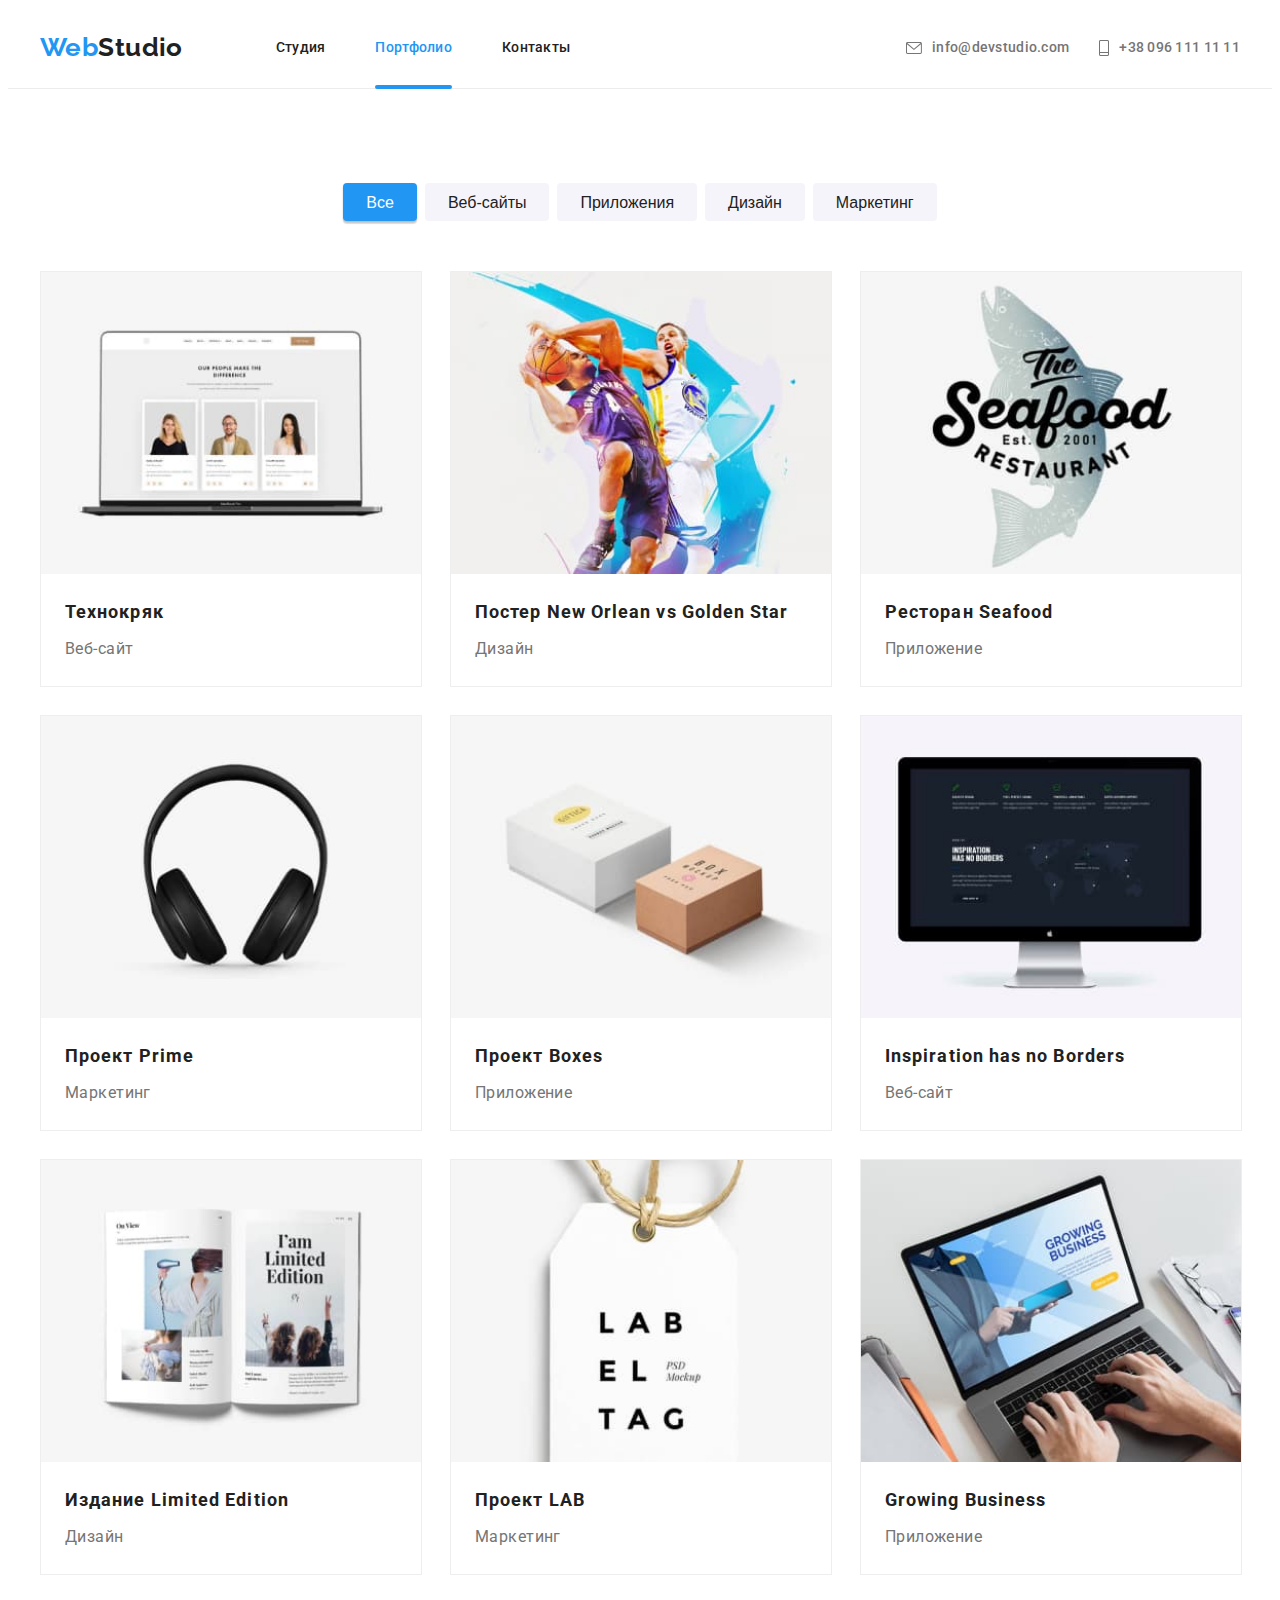
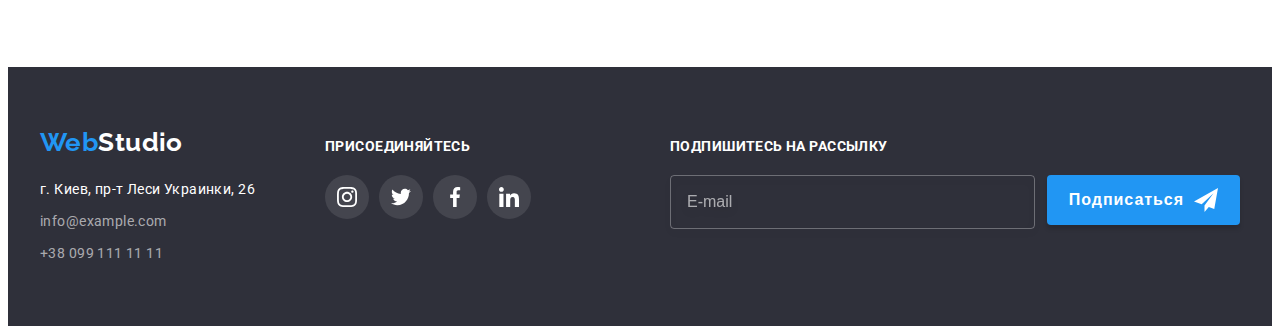
==== commit 1138df08: "Logo Portfolio" ====
--- a/portfolio.html
+++ b/portfolio.html
@@ -580,7 +580,7 @@
       <div class="container footer-page__blocks">
         <div class="footer-block__address">
           <a class="link logo footer-address-block__logo" href="./index.html"
-            >Web<span class="logo-footer-accent">Studio</span></a
+            >Web<span class="logo--footer-accent">Studio</span></a
           >
           <address>
             <ul class="footer-contacts list">
--- a/css/main.min.css
+++ b/css/main.min.css
@@ -1 +1 @@
-p,h1,h2,h3,h4,h5,h6{margin:0}ul{margin:0;padding-left:0}button{cursor:pointer}.link{text-decoration:none}.list{list-style:none}img{display:block;max-width:100%;height:auto}:root{--accent-color: rgba(33, 150, 243, 1);--hero-footer-color: rgba(47, 48, 58, 1);--title-color: rgba(33, 33, 33, 1);--sec-title-color: rgba(33, 33, 33, 1);--paragraph-text: rgba(117, 117, 117, 1);--btn-hover-background: rgba(24, 140, 232, 1);--btn-text: rgba(255, 255, 255, 1);--btn-background: rgba(33, 150, 243, 1)}.visually-hidden{position:absolute;white-space:nowrap;width:1px;height:1px;overflow:hidden;border:0;padding:0;clip:rect(0 0 0 0);clip-path:inset(50%);margin:-1px}body{background-color:#fff;letter-spacing:.03em;font-size:14px;font-family:"Roboto","Verdana","Tahoma",sans-serif}body.no-scroll{overflow:hidden}body.modal-open{overflow:hidden}.container{padding-left:15px;padding-right:15px;margin:0 auto}@media screen and (min-width: 480px){.container{max-width:480px}}@media screen and (min-width: 768px){.container{max-width:768px}}@media screen and (min-width: 1200px){.container{max-width:1200px}}.section{padding:60px 0}@media screen and (min-width: 1200px){.section{padding:94px 0}}.logo{font-family:"Raleway","Verdana","Tahoma",sans-serif;color:var(--accent-color);font-weight:700;font-size:24px;line-height:1.17}.logo--header-accent{color:#212121}.logo--footer-accent{color:#fff}@media screen and (min-width: 1200px){.logo{font-size:26px;line-height:1.19}}.btn{display:flex;align-items:center;justify-content:center;width:200px;height:50px;color:var(--btn-text);background-color:var(--btn-background);font-weight:700;font-size:16px;line-height:1.88;letter-spacing:.06em;box-shadow:0px 4px 4px rgba(0,0,0,.15);border-radius:4px;border:1px solid rgba(0,0,0,0)}.link-current{position:relative}.link-current::after{content:"";position:absolute;bottom:-1px;left:0;width:100%;height:4px;border-radius:2px;background-color:var(--accent-color)}.soc-list{display:flex}.soc-list__item{margin-right:10px;width:44px;height:44px}.soc-list__item:last-child{margin-right:0}.soc-list__link{display:flex;width:100%;height:100%;align-items:center;justify-content:center;border-radius:50%;color:var(--btn-text);background-color:rgba(255,255,255,.1);transition-property:background-color;transition-duration:250ms;transition-timing-function:cubic-bezier(0.4, 0, 0.2, 1)}.soc-list__link:hover,.soc-list__link:focus{background-color:var(--accent-color)}.soc-list__icon{fill:currentColor}.soc-list__link--team{background-color:#fff;color:#afb1b8;transition-property:color,background-color;transition-duration:250ms;transition-timing-function:cubic-bezier(0.4, 0, 0.2, 1)}.soc-list__link--team:hover,.soc-list__link--team:focus{color:#fff}.backdrop{position:fixed;padding:40px;top:0;left:0;width:100%;height:100%;background-color:rgba(0,0,0,.2);transition:opacity 250ms linear,visibility 500ms linear;overflow-y:scroll}@media screen and (min-width: 768px){.backdrop{padding:93px 15px}}@media screen and (min-width: 768px){.backdrop{padding:208px 159px}}.page-header{width:100%;border-bottom:1px solid #ececec}.page-header .container{display:flex;align-items:center}.page-header .header__logo{margin-right:0;padding:16px 0 16px}@media screen and (min-width: 768px){.page-header .header__logo{margin-right:88px;padding:26px 0 26px}}@media screen and (min-width: 1200px){.page-header .header__logo{margin-right:93px;padding:24px 0 25px}}.header-nav{display:flex;align-items:center}.header-nav .link{display:block}.header-nav__item:not(:last-child){margin-right:50px}.header-nav__list{display:none}@media screen and (min-width: 768px){.header-nav__list{display:flex;align-items:center;color:#212121;font-weight:500;line-height:1.14;letter-spacing:.02em}}.header-nav__item .link{display:block;padding-top:32px;padding-bottom:32px;color:#212121}.header-nav__list .link-current{color:var(--accent-color)}.header-nav__list .link{transition-property:color;transition-duration:250ms;transition-timing-function:cubic-bezier(0.4, 0, 0.2, 1)}.header-nav__list .link:focus,.header-nav__list .link:hover{color:var(--accent-color)}.header-nav__list .link-current{color:var(--accent-color)}.header-nav__list .link{transition-property:color;transition-duration:250ms;transition-timing-function:cubic-bezier(0.4, 0, 0.2, 1)}.header-nav__list .link:focus,.header-nav__list .link:hover{color:var(--accent-color)}.header-contacts{display:none}@media screen and (min-width: 768px){.header-contacts{display:flex;flex-direction:column;margin-left:auto}}@media screen and (min-width: 768px)and (min-width: 1200px){.header-contacts{align-items:center;flex-direction:row}}.header-contacts__icon{margin-right:8px;fill:currentColor}@media screen and (min-width: 1200px){.header-contacts__icon{margin-right:10px}}.header-contacts__item:not(:last-child){margin-bottom:10px}@media screen and (min-width: 1200px){.header-contacts__item:not(:last-child){margin-right:30px;margin-bottom:0}}.header-contacts .link{display:flex;align-items:center;color:#757575;font-weight:500;font-size:12px;line-height:1.17;letter-spacing:.02em;transition-property:color;transition-duration:250ms;transition-timing-function:cubic-bezier(0.4, 0, 0.2, 1)}.header-contacts .link:visited{color:#757575}.header-contacts .link:focus,.header-contacts .link:hover{color:var(--accent-color)}@media screen and (min-width: 1200px){.header-contacts .link{padding-top:32px;padding-bottom:32px;align-items:center;line-height:1.14;font-size:14px}}.menu_open_btn{display:block;margin-left:auto;padding:0;border:none;background-color:rgba(0,0,0,0);transition-property:fill;transition-duration:250ms;transition-timing-function:cubic-bezier(0.4, 0, 0.2, 1)}.menu_open_btn:focus,.menu_open_btn:hover{fill:var(--accent-color)}@media screen and (min-width: 768px){.menu_open_btn{display:none}}.menu_close_btn{display:block;margin-left:auto;padding:0;border:none;background-color:rgba(0,0,0,0);transition-property:fill;transition-duration:250ms;transition-timing-function:cubic-bezier(0.4, 0, 0.2, 1)}.menu_close_btn:focus,.menu_close_btn:hover{fill:var(--accent-color)}.mobile-menu{display:flex;flex-direction:column;outline:1px solid green;position:fixed;background-color:#fff;top:0;left:0;width:100vw;height:100vh;z-index:2;padding:10px 15px 48px 40px;box-shadow:0px 4px 8px rgba(0,0,0,.04),0px 2px 4px rgba(0,0,0,.08),0px 1px 3px rgba(0,0,0,.16)}@media screen and (max-height: 560px){.mobile-menu{overflow-y:scroll}}@media screen and (max-height: 560px){.mobile-menu{padding:10px 15px 65px 40px}}.mobile-menu-wrap{display:flex;flex-direction:column;overflow:auto;height:100%}.mobile-nav__item{font-weight:500;font-size:40px;line-height:1.76;letter-spacing:.02em}.mobile-nav__list .link{color:#212121}.mobile-nav__list .current{color:var(--accent-color)}.menu_close_btn:hover+.mobile-nav>.mobile-nav__list .current,.menu_close_btn:focus+.mobile-nav>.mobile-nav__list .current{color:#212121}.mobile-nav__item:not(:last-child){margin-bottom:32px}.mobile-contacts{margin-bottom:64px}.mobile-contacts__item:not(:last-child){margin-bottom:32px}.mobile-contacts__tel{font-weight:500;font-size:40px;line-height:1.76;letter-spacing:.02em;color:var(--accent-color)}@media screen and (max-width: 410px){.mobile-contacts__tel{font-size:26px;line-height:1.17;letter-spacing:.02em}}.mobile-contacts__email{font-weight:500;font-size:24px;line-height:1.17;letter-spacing:.02em;color:#757575}.mob-menu--bottom{margin-top:auto}.mobile-soc-list{display:flex}@media screen and (max-width: 415px){.mobile-soc-list{display:flex;flex-wrap:wrap}}.mobile-soc-list .link{font-weight:500;font-size:18px;line-height:1.22;letter-spacing:.02em;color:var(--accent-color)}.mobile-soc-list__item:not(:last-child){margin-right:10px;padding-right:10px;border-right:1px solid rgba(33,33,33,.2)}.hero{margin:0 auto;padding:118px 0;background-size:cover;background-color:#c4c4c4;background-image:linear-gradient(rgba(47, 48, 58, 0.4), rgba(47, 48, 58, 0.4)),url(../images/hero_mob.jpg);background-repeat:no-repeat;background-position:center}@media(min-device-pixel-ratio: 2),(-webkit-min-device-pixel-ratio: 2),(-o-min-device-pixel-ratio: 2/1),(min-resolution: 192dpi),(min-resolution: 2dppx){.hero{background-image:linear-gradient(rgba(47, 48, 58, 0.4), rgba(47, 48, 58, 0.4)),url("../images/hero_mob@2x.jpg")}}@media screen and (min-width: 768px){.hero{background-image:linear-gradient(rgba(47, 48, 58, 0.4), rgba(47, 48, 58, 0.4)),url(../images/hero_tabl.jpg);background-repeat:no-repeat}}@media screen and (min-width: 768px)and (min-device-pixel-ratio: 2),screen and (min-width: 768px)and (-webkit-min-device-pixel-ratio: 2),screen and (min-width: 768px)and (-o-min-device-pixel-ratio: 2/1),screen and (min-width: 768px)and (min-resolution: 192dpi),screen and (min-width: 768px)and (min-resolution: 2dppx){.hero{background-image:linear-gradient(rgba(47, 48, 58, 0.4), rgba(47, 48, 58, 0.4)),url("../images/hero_tabl@2x.jpg")}}@media screen and (min-width: 1200px){.hero{padding:200px 0;max-width:1600px;max-height:600px;background-image:linear-gradient(rgba(47, 48, 58, 0.4), rgba(47, 48, 58, 0.4)),url(../images/hero_desktop.jpg);background-repeat:no-repeat}}@media screen and (min-width: 1200px)and (min-device-pixel-ratio: 2),screen and (min-width: 1200px)and (-webkit-min-device-pixel-ratio: 2),screen and (min-width: 1200px)and (-o-min-device-pixel-ratio: 2/1),screen and (min-width: 1200px)and (min-resolution: 192dpi),screen and (min-width: 1200px)and (min-resolution: 2dppx){.hero{background-image:linear-gradient(rgba(47, 48, 58, 0.4), rgba(47, 48, 58, 0.4)),url("../images/hero_desktop@2x.jpg")}}.hero__title{max-width:360px;font-weight:900;font-size:26px;line-height:1.62;text-align:center;letter-spacing:.06em;text-transform:uppercase;margin:0 auto 30px;color:#fff}@media screen and (min-width: 1200px){.hero__title{max-width:696px;font-size:44px;line-height:1.36}}.hero__btn{transition-property:background-color;transition-duration:250ms;transition-timing-function:cubic-bezier(0.4, 0, 0.2, 1);margin:0 auto}.hero__btn:hover,.hero__btn:focus{background-color:var(--btn-hover-background)}.qualities-list{gap:30px;width:100%;display:flex;flex-wrap:wrap}.qualities-list__icon{display:flex;width:100%;height:120px;margin-bottom:30px;background-color:#f5f4fa;border-radius:4px;justify-content:center;align-items:center}.qualities-list__title{margin-bottom:10px;color:var(--sec-title-color);font-size:14px;line-height:1.14;text-align:center;text-transform:uppercase}.qualities-list__text{color:var(--paragraph-text);line-height:1.71}@media screen and (min-width: 768px){.qualities-list__item{flex-basis:calc((100% - 30px)/2)}.qualities-list__title{text-align:start}}@media screen and (min-width: 1200px){.qualities-list__item{flex-basis:calc((100% - 90px)/4)}}@media screen and (max-width: 1199px){.dealing{display:none}}@media screen and (min-width: 1200px){.dealing{padding-top:0}.dealing__title{margin-bottom:50px;font-size:36px;line-height:1.17;text-align:center;color:var(--title-color)}}.dealing .dealing-list{display:flex;margin:-15px}.dealing .dealing-list__item{flex-basis:calc((100% - 90px)/3);margin:15px;position:relative}.dealing .dealing-list__overlay{position:absolute;display:flex;bottom:0;width:100%;height:70px;align-items:center;justify-content:center;background-color:rgba(47,48,58,.8)}.dealing .dealing-list__text{font-weight:700;line-height:1.14;text-transform:uppercase;color:#fff}.team{background-color:#f5f4fa}.team__title{color:var(--sec-title-color);font-size:28px;line-height:1.18;text-align:center;letter-spacing:.03em;margin-bottom:30px}@media screen and (min-width: 1200px){.team__title{font-size:36px;line-height:1.17;text-align:center;margin-bottom:50px}}.team-list{gap:30px;width:100%;display:flex;flex-wrap:wrap}.team-list__item{background-color:#fff;padding-bottom:24px;box-shadow:0px 1px 3px rgba(0,0,0,.12),0px 1px 1px rgba(0,0,0,.14),0px 2px 1px rgba(0,0,0,.2);border-radius:0px 0px 4px 4px}.team-list__img{margin-bottom:30px}.team-list__title{color:var(--sec-title-color);font-weight:500;font-size:16px;line-height:1.19;text-align:center;margin-bottom:10px}.team-list__text{color:var(--paragraph-text);font-size:16px;line-height:1.19;margin-bottom:16px;text-align:center}@media screen and (min-width: 768px){.team-list__item{flex-basis:calc((100% - 30px)/2)}}@media screen and (min-width: 1200px){.team-list__item{flex-wrap:nowrap;flex-basis:calc((100% - 90px)/4);padding-bottom:30px}}.team__soc-block .soc-list{justify-content:center}.clients{background-color:#fff}.clients-title{margin-bottom:30px;font-size:28px;line-height:1.18;text-align:center;color:var(--title-color)}@media screen and (min-width: 1200px){.clients-title{margin-bottom:50px;font-size:36px;line-height:1.17}}.clients-list{gap:30px;width:100%;display:flex;flex-wrap:wrap}.clients-list__item{display:flex;flex-basis:calc((100% - 30px)/2);background-color:#fff}@media screen and (min-width: 768px){.clients-list__item{flex-basis:calc((100% - 60px)/3)}}@media screen and (min-width: 1200px){.clients-list__item{flex-basis:calc((100% - 150px)/6)}}.clients-list__icon{fill:currentColor;border-color:currentColor}.clients-list__link{transition-property:color,border-color;transition-duration:250ms;transition-timing-function:cubic-bezier(0.4, 0, 0.2, 1);display:flex;height:92px;color:#afb1b8;width:100%;justify-content:center;align-items:center;border-radius:4px;border:1px solid #afb1b8;outline:rgba(0,0,0,0)}.clients-list__link:hover,.clients-list__link:focus{color:var(--accent-color);border-color:var(--accent-color)}.footer-page{background-color:var(--hero-footer-color);margin:0 auto;padding:60px 0}.footer-page__blocks{display:flex;flex-direction:column;align-items:center}@media screen and (min-width: 768px){.footer-page__blocks{/*!all*/flex-direction:row;flex-wrap:wrap;justify-content:center;align-items:baseline}}@media screen and (min-width: 1200px){.footer-page__blocks{flex-direction:row;align-items:baseline}}.footer-address-block__logo{margin-bottom:20px}.footer-block__address{margin-bottom:60px;display:flex;flex-direction:column;align-items:center}@media screen and (min-width: 768px){.footer-block__address{margin-bottom:0;margin-right:165px}}@media screen and (min-width: 1200px){.footer-block__address{margin-right:70px;align-items:flex-start}}.footer-contacts{display:flex;flex-direction:column;align-items:center}@media screen and (min-width: 1200px){.footer-contacts{align-items:flex-start}}.footer-contacts__item:not(:last-child){margin-bottom:8px}.footer-contacts__adress{color:#fff;font-style:normal;line-height:1.71;transition-property:color;transition-duration:250ms;transition-timing-function:cubic-bezier(0.4, 0, 0.2, 1)}.footer-contacts__adress:hover,.footer-contacts__adress:focus{color:var(--accent-color)}.footer-contacts__email,.footer-contacts__tel{color:rgba(255,255,255,.6);font-style:normal;line-height:1.71;transition-property:color;transition-duration:250ms;transition-timing-function:cubic-bezier(0.4, 0, 0.2, 1)}.footer-contacts__email:hover,.footer-contacts__email:focus,.footer-contacts__tel:hover,.footer-contacts__tel:focus{color:var(--accent-color)}.footer-block__social{margin-bottom:60px}@media screen and (min-width: 768px){.footer-block__social{margin-bottom:0}}@media screen and (min-width: 1200px){.footer-mailing__field{display:flex}}.footer-block__title{text-align:center;margin-bottom:20px;color:#fff;font-weight:700;line-height:1.14;text-transform:uppercase}@media screen and (min-width: 1200px){.footer-block__title{text-align:start}}.footer-block__mailing{width:100%}@media screen and (min-width: 768px){.footer-block__mailing{max-width:450px;margin-top:60px;/*!*/}}@media screen and (min-width: 1200px){.footer-block__mailing{max-width:570px;margin-left:auto;/*!*/margin-top:0}}.footer-mailing__text{text-align:center;margin-bottom:20px;font-weight:700;line-height:1.14;text-transform:uppercase;color:var(--btn-text)}@media screen and (min-width: 1200px){.footer-mailing__text{text-align:start}}.footer-mailing__imput{padding-left:16px;margin-bottom:20px;width:100%;height:50px;line-height:1.25;font-size:16px;border:1px solid rgba(255,255,255,.3);filter:drop-shadow(0px 4px 4px rgba(0, 0, 0, 0.15));border-radius:4px;background-color:rgba(0,0,0,0);color:rgba(255,255,255,.6);outline:rgba(0,0,0,0);transition-property:border-color;transition-duration:250ms;transition-timing-function:cubic-bezier(0.4, 0, 0.2, 1)}.footer-mailing__imput:focus{color:#fff;border-color:#fff}.footer-mailing__imput::placeholder{font-size:16px;line-height:1.25;color:rgba(255,255,255,.6)}@media screen and (min-width: 1200px){.footer-mailing__imput{width:358px;margin-bottom:0;margin-right:12px}}.footer-mailing__btn{margin:0 auto;outline:1px solid rgba(0,0,0,0)}.footer-mailing__icon{margin-left:10px}.examples-filter{display:flex;flex-wrap:wrap;row-gap:15px;column-gap:8px;margin-bottom:40px}@media screen and (min-width: 768px){.examples-filter{margin-bottom:30px;justify-content:center}}@media screen and (min-width: 1200px){.examples-filter{margin-bottom:50px}}.examples-filter__btn{display:inline-block;padding:6px 22px;height:38px;color:#212121;background-color:#f5f4fa;border-radius:4px;border:1px solid rgba(0,0,0,0);font-weight:500;font-size:16px;line-height:1.62;text-align:center;transition-property:color,background-color,box-shadow;transition-duration:250ms;transition-timing-function:cubic-bezier(0.4, 0, 0.2, 1)}.examples-filter__btn:hover,.examples-filter__btn:focus{color:var(--btn-text);background-color:var(--btn-background);box-shadow:0 2px 2px 0 rgba(0,0,0,.12),0 1px 2px 0 rgba(0,0,0,.08),0 3px 1px 0 rgba(0,0,0,.1)}.examples-filter--first-btn{color:var(--btn-text);background-color:var(--btn-background);box-shadow:0px 3px 1px rgba(0,0,0,.1),0px 1px 2px rgba(0,0,0,.08),0px 2px 2px rgba(0,0,0,.12);border-radius:4px}.examples-list{display:flex;flex-wrap:wrap;gap:30px;width:100%}@media screen and (min-width: 768px){.examples-list__item{flex-basis:calc((100% - 30px)/2)}}@media screen and (min-width: 1200px){.examples-list__item{flex-basis:calc((100% - 60px)/3)}}.examples-list__link{display:block;width:100%;height:100%;border:1px solid #eee;transition-property:box-shadow;transition-duration:250ms;transition-timing-function:cubic-bezier(0.4, 0, 0.2, 1)}.examples-list__link:hover,.examples-list__link:focus{box-shadow:0px 1px 1px rgba(0,0,0,.12),0px 4px 4px rgba(0,0,0,.06),1px 4px 6px rgba(0,0,0,.16)}.examples-list__wrap{overflow:hidden;position:relative}.examples-list__overlay{position:absolute;top:0;height:100%;display:flex;padding:0 24px;align-items:center;background-color:rgba(33,150,243,.9);transform:translateY(101%);transition-property:transform;transition-duration:250ms;transition-timing-function:cubic-bezier(0.4, 0, 0.2, 1)}@media screen and (max-width: 360px){.examples-list__overlay{align-items:flex-start;overflow-y:scroll}}.examples-list__link:hover .examples-list__overlay,.examples-list__link:focus .examples-list__overlay{transform:translateY(0)}.examples-list__wrap-text{font-size:18px;line-height:1.56;color:#fff;letter-spacing:.03em}.examples-list__content{padding:20px 24px}.examples-list__title{margin-bottom:4px;color:var(--sec-title-color);font-size:18px;line-height:2;letter-spacing:.06em}.examples-list__text{color:var(--paragraph-text);font-size:16px;line-height:1.88}.modal{position:relative;padding:40px;background-color:#fff;margin:0 auto}@media screen and (max-width: 480px){.modal{max-width:480px}}@media screen and (min-width: 480px){.modal{position:absolute;width:480px;top:50%;left:50%;transform:translate(-50%, -50%)}}@media screen and (min-width: 768px){.modal{width:450px;height:609px;position:absolute;top:50%;left:50%;transform:translate(-50%, -50%);box-shadow:0px 1px 3px rgba(0,0,0,.12),0px 1px 1px rgba(0,0,0,.14),0px 2px 1px rgba(0,0,0,.2);border-radius:4px;transition:transform 300ms linear}}@media screen and (min-width: 1200px){.modal{position:absolute;width:528px;height:581px;top:50%;left:50%;transform:translate(-50%, -50%) scale(1) rotate(0);box-shadow:0px 1px 3px rgba(0,0,0,.12),0px 1px 1px rgba(0,0,0,.14),0px 2px 1px rgba(0,0,0,.2);border-radius:4px;transition:transform 300ms linear}.backdrop.is-hidden .modal{transform:translate(-50%, -100%) scale(0) rotate(180deg)}}.modal__close-btn{position:absolute;display:flex;width:30px;height:30px;top:8px;right:8px;align-items:center;justify-content:center;border:1px solid rgba(0,0,0,.1);border-radius:50%;background-color:rgba(0,0,0,0);transition-property:fill;transition-duration:250ms;transition-timing-function:cubic-bezier(0.4, 0, 0.2, 1)}.modal__close-btn:focus,.modal__close-btn:hover{fill:var(--accent-color)}.is-hidden{opacity:0;visibility:hidden;pointer-events:none}.modal-form{display:flex;flex-direction:column}.modal-form__title{margin-bottom:12px;font-weight:700;font-size:20px;line-height:1.5;text-align:center;color:var(--title-color)}@media screen and (max-width: 480px){.modal-form__title{font-weight:700;font-size:16px;line-height:1.5}}@media screen and (min-width: 1200px){.modal-form__title{line-height:1.15}}.modal-form__input{padding-left:42px;width:100%;height:40px;border:1px solid rgba(33,33,33,.2);border-radius:4px;transition-property:border-color;transition-duration:250ms;transition-timing-function:cubic-bezier(0.4, 0, 0.2, 1)}.modal-form__input:focus{border-color:var(--accent-color);outline:rgba(0,0,0,0)}.modal-form__label{margin-bottom:4px;font-weight:400;font-size:12px;line-height:1.17;letter-spacing:.01em;color:#757575}.modal-form__input-wrap{position:relative;margin-bottom:10px}.modal-form__icon{position:absolute;left:12px;top:50%;transform:translateY(-50%);transition-property:fill;transition-duration:250ms;transition-timing-function:cubic-bezier(0.4, 0, 0.2, 1)}.modal-form__input:focus+.modal-form__icon{fill:var(--accent-color)}.modal-form__comment-area{padding:12px 16px;margin-bottom:20px;width:100%;height:120px;border:1px solid rgba(33,33,33,.2);border-radius:4px;resize:none;transition-property:border-color;transition-duration:250ms;transition-timing-function:cubic-bezier(0.4, 0, 0.2, 1)}.modal-form__comment-area::placeholder{font-size:14px;line-height:1.14;letter-spacing:.01em;color:rgba(117,117,117,.5)}@media screen and (min-width: 1200px){.modal-form__comment-area::placeholder{font-size:12px;line-height:1.17}}.modal-form__comment-area:focus{border-color:var(--accent-color);outline:rgba(0,0,0,0)}.checkbox__field{margin-bottom:31px;text-align:center}@media screen and (min-width: 768px){.checkbox__field{margin-bottom:30px}}.checkbox__link{color:var(--accent-color)}.checkbox__text{display:flex;justify-content:center;align-items:center;line-height:1.17;font-size:12px;color:#757575}@media screen and (max-width: 480px){.checkbox__text{flex-wrap:wrap}}@media screen and (min-width: 1200px){.checkbox__text{line-height:1.71;font-size:14px}}.checkbox__input{display:flex;align-items:center;justify-content:center;margin-right:8px;width:16px;height:15px;border-radius:2px;border:2px solid #212121;transition-property:border-color;transition-duration:250ms;transition-timing-function:cubic-bezier(0.4, 0, 0.2, 1)}.checkbox__check:focus+.checkbox__text>.checkbox__input{border-color:var(--accent-color)}.checkbox__check:checked+.checkbox__text .checkbox__input{background-color:var(--accent-color);border:none}.checkbox__icon{fill:rgba(0,0,0,0)}.checkbox__check:checked+.checkbox__text .checkbox__icon{fill:var(--btn-text)}.modal__submit-btn{transition-property:background-color;transition-duration:250ms;transition-timing-function:cubic-bezier(0.4, 0, 0.2, 1);margin:0 auto}.modal__submit-btn:focus,.modal__submit-btn:hover{background-color:var(--btn-hover-background);outline:rgba(0,0,0,0)}@media screen and (max-width: 480px){.modal__submit-btn{width:150px}}/*# sourceMappingURL=main.min.css.map */+p,h1,h2,h3,h4,h5,h6{margin:0}ul{margin:0;padding-left:0}button{cursor:pointer}.link{text-decoration:none}.list{list-style:none}img{display:block;max-width:100%;height:auto}:root{--accent-color: rgba(33, 150, 243, 1);--hero-footer-color: rgba(47, 48, 58, 1);--title-color: rgba(33, 33, 33, 1);--sec-title-color: rgba(33, 33, 33, 1);--paragraph-text: rgba(117, 117, 117, 1);--btn-hover-background: rgba(24, 140, 232, 1);--btn-text: rgba(255, 255, 255, 1);--btn-background: rgba(33, 150, 243, 1)}.visually-hidden{position:absolute;white-space:nowrap;width:1px;height:1px;overflow:hidden;border:0;padding:0;clip:rect(0 0 0 0);clip-path:inset(50%);margin:-1px}body{background-color:#fff;letter-spacing:.03em;font-size:14px;font-family:"Roboto","Verdana","Tahoma",sans-serif}body.no-scroll{overflow:hidden}body.modal-open{overflow:hidden}.container{padding-left:15px;padding-right:15px;margin:0 auto}@media screen and (min-width: 480px){.container{max-width:480px}}@media screen and (min-width: 768px){.container{max-width:768px}}@media screen and (min-width: 1200px){.container{max-width:1200px}}.section{padding:60px 0}@media screen and (min-width: 1200px){.section{padding:94px 0}}.logo{font-family:"Raleway","Verdana","Tahoma",sans-serif;color:var(--accent-color);font-weight:700;font-size:24px;line-height:1.17}.logo--header-accent{color:#212121}.logo--footer-accent{color:#fff}@media screen and (min-width: 1200px){.logo{font-size:26px;line-height:1.19}}.btn{display:flex;align-items:center;justify-content:center;width:200px;height:50px;color:var(--btn-text);background-color:var(--btn-background);font-weight:700;font-size:16px;line-height:1.88;letter-spacing:.06em;box-shadow:0px 4px 4px rgba(0,0,0,.15);border-radius:4px;border:1px solid rgba(0,0,0,0)}.link-current{position:relative}.link-current::after{content:"";position:absolute;bottom:-1px;left:0;width:100%;height:4px;border-radius:2px;background-color:var(--accent-color)}.soc-list{display:flex}.soc-list__item{margin-right:10px;width:44px;height:44px}.soc-list__item:last-child{margin-right:0}.soc-list__link{display:flex;width:100%;height:100%;align-items:center;justify-content:center;border-radius:50%;color:var(--btn-text);background-color:rgba(255,255,255,.1);transition-property:background-color;transition-duration:250ms;transition-timing-function:cubic-bezier(0.4, 0, 0.2, 1)}.soc-list__link:hover,.soc-list__link:focus{background-color:var(--accent-color)}.soc-list__icon{fill:currentColor}.soc-list__link--team{background-color:#fff;color:#afb1b8;transition-property:color,background-color;transition-duration:250ms;transition-timing-function:cubic-bezier(0.4, 0, 0.2, 1)}.soc-list__link--team:hover,.soc-list__link--team:focus{color:#fff}.backdrop{position:fixed;padding:40px;top:0;left:0;width:100%;height:100%;background-color:rgba(0,0,0,.2);transition:opacity 250ms linear,visibility 500ms linear;overflow-y:scroll}@media screen and (min-width: 768px){.backdrop{padding:93px 15px}}@media screen and (min-width: 768px){.backdrop{padding:208px 159px}}.page-header{width:100%;border-bottom:1px solid #ececec}.page-header .container{display:flex;align-items:center}.page-header .header__logo{margin-right:0;padding:16px 0 16px}@media screen and (min-width: 768px){.page-header .header__logo{margin-right:88px;padding:26px 0 26px}}@media screen and (min-width: 1200px){.page-header .header__logo{margin-right:93px;padding:24px 0 25px}}.header-nav{display:flex;align-items:center}.header-nav .link{display:block}.header-nav__item:not(:last-child){margin-right:50px}.header-nav__list{display:none}@media screen and (min-width: 768px){.header-nav__list{display:flex;align-items:center;color:#212121;font-weight:500;line-height:1.14;letter-spacing:.02em}}.header-nav__item .link{display:block;padding-top:32px;padding-bottom:32px;color:#212121}.header-nav__list .link-current{color:var(--accent-color)}.header-nav__list .link{transition-property:color;transition-duration:250ms;transition-timing-function:cubic-bezier(0.4, 0, 0.2, 1)}.header-nav__list .link:focus,.header-nav__list .link:hover{color:var(--accent-color)}.header-nav__list .link-current{color:var(--accent-color)}.header-nav__list .link{transition-property:color;transition-duration:250ms;transition-timing-function:cubic-bezier(0.4, 0, 0.2, 1)}.header-nav__list .link:focus,.header-nav__list .link:hover{color:var(--accent-color)}.header-contacts{display:none}@media screen and (min-width: 768px){.header-contacts{display:flex;flex-direction:column;margin-left:auto}}@media screen and (min-width: 768px)and (min-width: 1200px){.header-contacts{align-items:center;flex-direction:row}}.header-contacts__icon{margin-right:8px;fill:currentColor}@media screen and (min-width: 1200px){.header-contacts__icon{margin-right:10px}}.header-contacts__item:not(:last-child){margin-bottom:10px}@media screen and (min-width: 1200px){.header-contacts__item:not(:last-child){margin-right:30px;margin-bottom:0}}.header-contacts .link{display:flex;align-items:center;color:#757575;font-weight:500;font-size:12px;line-height:1.17;letter-spacing:.02em;transition-property:color;transition-duration:250ms;transition-timing-function:cubic-bezier(0.4, 0, 0.2, 1)}.header-contacts .link:visited{color:#757575}.header-contacts .link:focus,.header-contacts .link:hover{color:var(--accent-color)}@media screen and (min-width: 1200px){.header-contacts .link{padding-top:32px;padding-bottom:32px;align-items:center;line-height:1.14;font-size:14px}}.menu_open_btn{display:block;margin-left:auto;padding:0;border:none;background-color:rgba(0,0,0,0);transition-property:fill;transition-duration:250ms;transition-timing-function:cubic-bezier(0.4, 0, 0.2, 1)}.menu_open_btn:focus,.menu_open_btn:hover{fill:var(--accent-color)}@media screen and (min-width: 768px){.menu_open_btn{display:none}}.menu_close_btn{display:block;margin-left:auto;padding:0;border:none;background-color:rgba(0,0,0,0);transition-property:fill;transition-duration:250ms;transition-timing-function:cubic-bezier(0.4, 0, 0.2, 1)}.menu_close_btn:focus,.menu_close_btn:hover{fill:var(--accent-color)}.mobile-menu{display:flex;flex-direction:column;outline:1px solid green;position:fixed;background-color:#fff;top:0;left:0;width:100vw;height:100vh;z-index:2;padding:10px 15px 48px 40px;box-shadow:0px 4px 8px rgba(0,0,0,.04),0px 2px 4px rgba(0,0,0,.08),0px 1px 3px rgba(0,0,0,.16)}@media screen and (max-height: 560px){.mobile-menu{overflow-y:scroll}}@media screen and (max-height: 560px){.mobile-menu{padding:10px 15px 65px 40px}}.mobile-menu-wrap{display:flex;flex-direction:column;overflow:auto;height:100%}.mobile-nav__item{font-weight:500;font-size:40px;line-height:1.76;letter-spacing:.02em}.mobile-nav__list .link{color:#212121}.mobile-nav__list .current{color:var(--accent-color)}.menu_close_btn:hover+.mobile-nav>.mobile-nav__list .current,.menu_close_btn:focus+.mobile-nav>.mobile-nav__list .current{color:#212121}.mobile-nav__item:not(:last-child){margin-bottom:32px}.mobile-contacts{margin-bottom:64px}.mobile-contacts__item:not(:last-child){margin-bottom:32px}.mobile-contacts__tel{font-weight:500;font-size:40px;line-height:1.76;letter-spacing:.02em;color:var(--accent-color)}@media screen and (max-width: 410px){.mobile-contacts__tel{font-size:26px;line-height:1.17;letter-spacing:.02em}}.mobile-contacts__email{font-weight:500;font-size:24px;line-height:1.17;letter-spacing:.02em;color:#757575}.mob-menu--bottom{margin-top:auto}.mobile-soc-list{display:flex}@media screen and (max-width: 415px){.mobile-soc-list{display:flex;flex-wrap:wrap}}.mobile-soc-list .link{font-weight:500;font-size:18px;line-height:1.22;letter-spacing:.02em;color:var(--accent-color)}.mobile-soc-list__item:not(:last-child){margin-right:10px;padding-right:10px;border-right:1px solid rgba(33,33,33,.2)}.hero{margin:0 auto;padding:118px 0;background-size:cover;background-color:#c4c4c4;background-image:linear-gradient(rgba(47, 48, 58, 0.4), rgba(47, 48, 58, 0.4)),url(../images/hero_mob.jpg);background-repeat:no-repeat;background-position:center}@media(min-device-pixel-ratio: 2),(-webkit-min-device-pixel-ratio: 2),(-o-min-device-pixel-ratio: 2/1),(min-resolution: 192dpi),(min-resolution: 2dppx){.hero{background-image:linear-gradient(rgba(47, 48, 58, 0.4), rgba(47, 48, 58, 0.4)),url("../images/hero_mob@2x.jpg")}}@media screen and (min-width: 768px){.hero{background-image:linear-gradient(rgba(47, 48, 58, 0.4), rgba(47, 48, 58, 0.4)),url(../images/hero_tabl.jpg);background-repeat:no-repeat}}@media screen and (min-width: 768px)and (min-device-pixel-ratio: 2),screen and (min-width: 768px)and (-webkit-min-device-pixel-ratio: 2),screen and (min-width: 768px)and (-o-min-device-pixel-ratio: 2/1),screen and (min-width: 768px)and (min-resolution: 192dpi),screen and (min-width: 768px)and (min-resolution: 2dppx){.hero{background-image:linear-gradient(rgba(47, 48, 58, 0.4), rgba(47, 48, 58, 0.4)),url("../images/hero_tabl@2x.jpg")}}@media screen and (min-width: 1200px){.hero{padding:200px 0;max-width:1600px;max-height:600px;background-image:linear-gradient(rgba(47, 48, 58, 0.4), rgba(47, 48, 58, 0.4)),url(../images/hero_desktop.jpg);background-repeat:no-repeat}}@media screen and (min-width: 1200px)and (min-device-pixel-ratio: 2),screen and (min-width: 1200px)and (-webkit-min-device-pixel-ratio: 2),screen and (min-width: 1200px)and (-o-min-device-pixel-ratio: 2/1),screen and (min-width: 1200px)and (min-resolution: 192dpi),screen and (min-width: 1200px)and (min-resolution: 2dppx){.hero{background-image:linear-gradient(rgba(47, 48, 58, 0.4), rgba(47, 48, 58, 0.4)),url("../images/hero_desktop@2x.jpg")}}.hero__title{max-width:360px;font-weight:900;font-size:26px;line-height:1.62;text-align:center;letter-spacing:.06em;text-transform:uppercase;margin:0 auto 30px;color:#fff}@media screen and (min-width: 1200px){.hero__title{max-width:696px;font-size:44px;line-height:1.36}}.hero__btn{transition-property:background-color;transition-duration:250ms;transition-timing-function:cubic-bezier(0.4, 0, 0.2, 1);margin:0 auto}.hero__btn:hover,.hero__btn:focus{background-color:var(--btn-hover-background)}.qualities-list{gap:30px;width:100%;display:flex;flex-wrap:wrap}.qualities-list__icon{display:flex;width:100%;height:120px;margin-bottom:30px;background-color:#f5f4fa;border-radius:4px;justify-content:center;align-items:center}.qualities-list__title{margin-bottom:10px;color:var(--sec-title-color);font-size:14px;line-height:1.14;text-align:center;text-transform:uppercase}.qualities-list__text{color:var(--paragraph-text);line-height:1.71}@media screen and (min-width: 768px){.qualities-list__item{flex-basis:calc((100% - 30px)/2)}.qualities-list__title{text-align:start}}@media screen and (min-width: 1200px){.qualities-list__item{flex-basis:calc((100% - 90px)/4)}}@media screen and (max-width: 1199px){.dealing{display:none}}@media screen and (min-width: 1200px){.dealing{padding-top:0}.dealing__title{margin-bottom:50px;font-size:36px;line-height:1.17;text-align:center;color:var(--title-color)}}.dealing .dealing-list{display:flex;margin:-15px}.dealing .dealing-list__item{flex-basis:calc((100% - 90px)/3);margin:15px;position:relative}.dealing .dealing-list__overlay{position:absolute;display:flex;bottom:0;width:100%;height:70px;align-items:center;justify-content:center;background-color:rgba(47,48,58,.8)}.dealing .dealing-list__text{font-weight:700;line-height:1.14;text-transform:uppercase;color:#fff}.team{background-color:#f5f4fa}.team__title{color:var(--sec-title-color);font-size:28px;line-height:1.18;text-align:center;letter-spacing:.03em;margin-bottom:30px}@media screen and (min-width: 1200px){.team__title{font-size:36px;line-height:1.17;text-align:center;margin-bottom:50px}}.team-list{gap:30px;width:100%;display:flex;flex-wrap:wrap}.team-list__item{background-color:#fff;padding-bottom:24px;box-shadow:0px 1px 3px rgba(0,0,0,.12),0px 1px 1px rgba(0,0,0,.14),0px 2px 1px rgba(0,0,0,.2);border-radius:0px 0px 4px 4px}.team-list__img{margin-bottom:30px}.team-list__title{color:var(--sec-title-color);font-weight:500;font-size:16px;line-height:1.19;text-align:center;margin-bottom:10px}.team-list__text{color:var(--paragraph-text);font-size:16px;line-height:1.19;margin-bottom:16px;text-align:center}@media screen and (min-width: 768px){.team-list__item{flex-basis:calc((100% - 30px)/2)}}@media screen and (min-width: 1200px){.team-list__item{flex-wrap:nowrap;flex-basis:calc((100% - 90px)/4);padding-bottom:30px}}.team__soc-block .soc-list{justify-content:center}.clients{background-color:#fff}.clients-title{margin-bottom:30px;font-size:28px;line-height:1.18;text-align:center;color:var(--title-color)}@media screen and (min-width: 1200px){.clients-title{margin-bottom:50px;font-size:36px;line-height:1.17}}.clients-list{gap:30px;width:100%;display:flex;flex-wrap:wrap}.clients-list__item{display:flex;flex-basis:calc((100% - 30px)/2);background-color:#fff}@media screen and (min-width: 768px){.clients-list__item{flex-basis:calc((100% - 60px)/3)}}@media screen and (min-width: 1200px){.clients-list__item{flex-basis:calc((100% - 150px)/6)}}.clients-list__icon{fill:currentColor;border-color:currentColor}.clients-list__link{transition-property:color,border-color;transition-duration:250ms;transition-timing-function:cubic-bezier(0.4, 0, 0.2, 1);display:flex;height:92px;color:#afb1b8;width:100%;justify-content:center;align-items:center;border-radius:4px;border:1px solid #afb1b8;outline:rgba(0,0,0,0)}.clients-list__link:hover,.clients-list__link:focus{color:var(--accent-color);border-color:var(--accent-color)}.footer-page{background-color:var(--hero-footer-color);margin:0 auto;padding:60px 0}.footer-page__blocks{display:flex;flex-direction:column;align-items:center}@media screen and (min-width: 768px){.footer-page__blocks{/*!all*/flex-direction:row;flex-wrap:wrap;justify-content:center;align-items:baseline}}@media screen and (min-width: 1200px){.footer-page__blocks{flex-direction:row;align-items:baseline}}.footer-address-block__logo{margin-bottom:20px}.footer-block__address{margin-bottom:60px;display:flex;flex-direction:column;align-items:center}@media screen and (min-width: 768px){.footer-block__address{margin-bottom:0;margin-right:165px}}@media screen and (min-width: 1200px){.footer-block__address{margin-right:70px;align-items:flex-start}}.footer-contacts{display:flex;flex-direction:column;align-items:center}@media screen and (min-width: 1200px){.footer-contacts{align-items:flex-start}}.footer-contacts__item:not(:last-child){margin-bottom:8px}.footer-contacts__adress{color:#fff;font-style:normal;line-height:1.71;transition-property:color;transition-duration:250ms;transition-timing-function:cubic-bezier(0.4, 0, 0.2, 1)}.footer-contacts__adress:hover,.footer-contacts__adress:focus{color:var(--accent-color)}.footer-contacts__email,.footer-contacts__tel{color:rgba(255,255,255,.6);font-style:normal;line-height:1.71;transition-property:color;transition-duration:250ms;transition-timing-function:cubic-bezier(0.4, 0, 0.2, 1)}.footer-contacts__email:hover,.footer-contacts__email:focus,.footer-contacts__tel:hover,.footer-contacts__tel:focus{color:var(--accent-color)}.footer-block__social{margin-bottom:60px}@media screen and (min-width: 768px){.footer-block__social{margin-bottom:0}}@media screen and (min-width: 1200px){.footer-mailing__field{display:flex}}.footer-block__title{text-align:center;margin-bottom:20px;color:#fff;font-weight:700;line-height:1.14;text-transform:uppercase}@media screen and (min-width: 1200px){.footer-block__title{text-align:start}}.footer-block__mailing{width:100%}@media screen and (min-width: 768px){.footer-block__mailing{max-width:450px;margin-top:60px;/*!*/}}@media screen and (min-width: 1200px){.footer-block__mailing{max-width:570px;margin-left:auto;/*!*/margin-top:0}}.footer-mailing__text{text-align:center;margin-bottom:20px;font-weight:700;line-height:1.14;text-transform:uppercase;color:var(--btn-text)}@media screen and (min-width: 1200px){.footer-mailing__text{text-align:start}}.footer-mailing__imput{padding-left:16px;margin-bottom:20px;width:100%;height:50px;line-height:1.25;font-size:16px;border:1px solid rgba(255,255,255,.3);filter:drop-shadow(0px 4px 4px rgba(0, 0, 0, 0.15));border-radius:4px;background-color:rgba(0,0,0,0);color:rgba(255,255,255,.6);outline:rgba(0,0,0,0);transition-property:border-color;transition-duration:250ms;transition-timing-function:cubic-bezier(0.4, 0, 0.2, 1)}.footer-mailing__imput:focus{color:#fff;border-color:#fff}.footer-mailing__imput::placeholder{font-size:16px;line-height:1.25;color:rgba(255,255,255,.6)}@media screen and (min-width: 1200px){.footer-mailing__imput{width:358px;margin-bottom:0;margin-right:12px}}.footer-mailing__btn{margin:0 auto;outline:1px solid rgba(0,0,0,0)}.footer-mailing__icon{margin-left:10px}.examples-filter{display:flex;flex-wrap:wrap;row-gap:15px;column-gap:8px;margin-bottom:40px}@media screen and (min-width: 768px){.examples-filter{margin-bottom:30px;justify-content:center}}@media screen and (min-width: 1200px){.examples-filter{margin-bottom:50px}}.examples-filter__btn{display:inline-block;padding:6px 22px;height:38px;color:#212121;background-color:#f5f4fa;border-radius:4px;border:1px solid rgba(0,0,0,0);font-weight:500;font-size:16px;line-height:1.62;text-align:center;transition-property:color,background-color,box-shadow;transition-duration:250ms;transition-timing-function:cubic-bezier(0.4, 0, 0.2, 1)}.examples-filter__btn:hover,.examples-filter__btn:focus{color:var(--btn-text);background-color:var(--btn-background);box-shadow:0 2px 2px 0 rgba(0,0,0,.12),0 1px 2px 0 rgba(0,0,0,.08),0 3px 1px 0 rgba(0,0,0,.1)}.examples-filter--first-btn{color:var(--btn-text);background-color:var(--btn-background);box-shadow:0px 3px 1px rgba(0,0,0,.1),0px 1px 2px rgba(0,0,0,.08),0px 2px 2px rgba(0,0,0,.12);border-radius:4px}.examples-list{display:flex;flex-wrap:wrap;gap:30px;width:100%}@media screen and (min-width: 768px){.examples-list__item{flex-basis:calc((100% - 30px)/2)}}@media screen and (min-width: 1200px){.examples-list__item{flex-basis:calc((100% - 60px)/3)}}.examples-list__link{display:block;width:100%;height:100%;border:1px solid #eee;transition-property:box-shadow;transition-duration:250ms;transition-timing-function:cubic-bezier(0.4, 0, 0.2, 1)}.examples-list__link:hover,.examples-list__link:focus{box-shadow:0px 1px 1px rgba(0,0,0,.12),0px 4px 4px rgba(0,0,0,.06),1px 4px 6px rgba(0,0,0,.16)}.examples-list__wrap{overflow:hidden;position:relative}.examples-list__overlay{position:absolute;top:0;height:100%;display:flex;padding:0 24px;align-items:center;background-color:rgba(33,150,243,.9);transform:translateY(101%);transition-property:transform;transition-duration:250ms;transition-timing-function:cubic-bezier(0.4, 0, 0.2, 1)}@media screen and (max-width: 360px){.examples-list__overlay{align-items:flex-start;overflow-y:scroll}}.examples-list__link:hover .examples-list__overlay,.examples-list__link:focus .examples-list__overlay{transform:translateY(0)}.examples-list__wrap-text{font-size:18px;line-height:1.56;color:#fff;letter-spacing:.03em}.examples-list__content{padding:20px 24px}.examples-list__title{margin-bottom:4px;color:var(--sec-title-color);font-size:18px;line-height:2;letter-spacing:.06em}.examples-list__text{color:var(--paragraph-text);font-size:16px;line-height:1.88}.modal{position:relative;padding:40px;background-color:#fff;margin:0 auto;box-shadow:0px 1px 3px rgba(0,0,0,.12),0px 1px 1px rgba(0,0,0,.14),0px 2px 1px rgba(0,0,0,.2);border-radius:4px}@media screen and (max-width: 480px){.modal{max-width:480px}}@media screen and (min-width: 565px){.modal{width:480px}}@media screen and (min-width: 768px){.modal{width:450px;height:609px}}@media screen and (min-width: 1200px){.modal{position:absolute;width:528px;height:581px;top:50%;left:50%;transform:translate(-50%, -50%) scale(1) rotate(0);transition:transform 300ms linear}.backdrop.is-hidden .modal{transform:translate(-50%, -100%) scale(0) rotate(180deg)}}.modal__close-btn{position:absolute;display:flex;width:30px;height:30px;top:8px;right:8px;align-items:center;justify-content:center;border:1px solid rgba(0,0,0,.1);border-radius:50%;background-color:rgba(0,0,0,0);transition-property:fill;transition-duration:250ms;transition-timing-function:cubic-bezier(0.4, 0, 0.2, 1)}.modal__close-btn:focus,.modal__close-btn:hover{fill:var(--accent-color)}.is-hidden{opacity:0;visibility:hidden;pointer-events:none}.modal-form{display:flex;flex-direction:column}.modal-form__title{margin-bottom:12px;font-weight:700;font-size:20px;line-height:1.5;text-align:center;color:var(--title-color)}@media screen and (max-width: 480px){.modal-form__title{font-weight:700;font-size:16px;line-height:1.5}}@media screen and (min-width: 1200px){.modal-form__title{line-height:1.15}}.modal-form__input{padding-left:42px;width:100%;height:40px;border:1px solid rgba(33,33,33,.2);border-radius:4px;transition-property:border-color;transition-duration:250ms;transition-timing-function:cubic-bezier(0.4, 0, 0.2, 1)}.modal-form__input:focus{border-color:var(--accent-color);outline:rgba(0,0,0,0)}.modal-form__label{margin-bottom:4px;font-weight:400;font-size:12px;line-height:1.17;letter-spacing:.01em;color:#757575}.modal-form__input-wrap{position:relative;margin-bottom:10px}.modal-form__icon{position:absolute;left:12px;top:50%;transform:translateY(-50%);transition-property:fill;transition-duration:250ms;transition-timing-function:cubic-bezier(0.4, 0, 0.2, 1)}.modal-form__input:focus+.modal-form__icon{fill:var(--accent-color)}.modal-form__comment-area{padding:12px 16px;margin-bottom:20px;width:100%;height:120px;border:1px solid rgba(33,33,33,.2);border-radius:4px;resize:none;transition-property:border-color;transition-duration:250ms;transition-timing-function:cubic-bezier(0.4, 0, 0.2, 1)}.modal-form__comment-area::placeholder{font-size:14px;line-height:1.14;letter-spacing:.01em;color:rgba(117,117,117,.5)}@media screen and (min-width: 1200px){.modal-form__comment-area::placeholder{font-size:12px;line-height:1.17}}.modal-form__comment-area:focus{border-color:var(--accent-color);outline:rgba(0,0,0,0)}.checkbox__field{margin-bottom:31px;text-align:center}@media screen and (min-width: 768px){.checkbox__field{margin-bottom:30px}}.checkbox__link{color:var(--accent-color)}.checkbox__text{display:flex;justify-content:center;align-items:center;line-height:1.17;font-size:12px;color:#757575}@media screen and (max-width: 480px){.checkbox__text{flex-wrap:wrap}}@media screen and (min-width: 1200px){.checkbox__text{line-height:1.71;font-size:14px}}.checkbox__input{display:flex;align-items:center;justify-content:center;margin-right:8px;width:16px;height:15px;border-radius:2px;border:2px solid #212121;transition-property:border-color;transition-duration:250ms;transition-timing-function:cubic-bezier(0.4, 0, 0.2, 1)}.checkbox__check:focus+.checkbox__text>.checkbox__input{border-color:var(--accent-color)}.checkbox__check:checked+.checkbox__text .checkbox__input{background-color:var(--accent-color);border:none}.checkbox__icon{fill:rgba(0,0,0,0)}.checkbox__check:checked+.checkbox__text .checkbox__icon{fill:var(--btn-text)}.modal__submit-btn{transition-property:background-color;transition-duration:250ms;transition-timing-function:cubic-bezier(0.4, 0, 0.2, 1);margin:0 auto}.modal__submit-btn:focus,.modal__submit-btn:hover{background-color:var(--btn-hover-background);outline:rgba(0,0,0,0)}@media screen and (max-width: 480px){.modal__submit-btn{width:150px}}/*# sourceMappingURL=main.min.css.map */